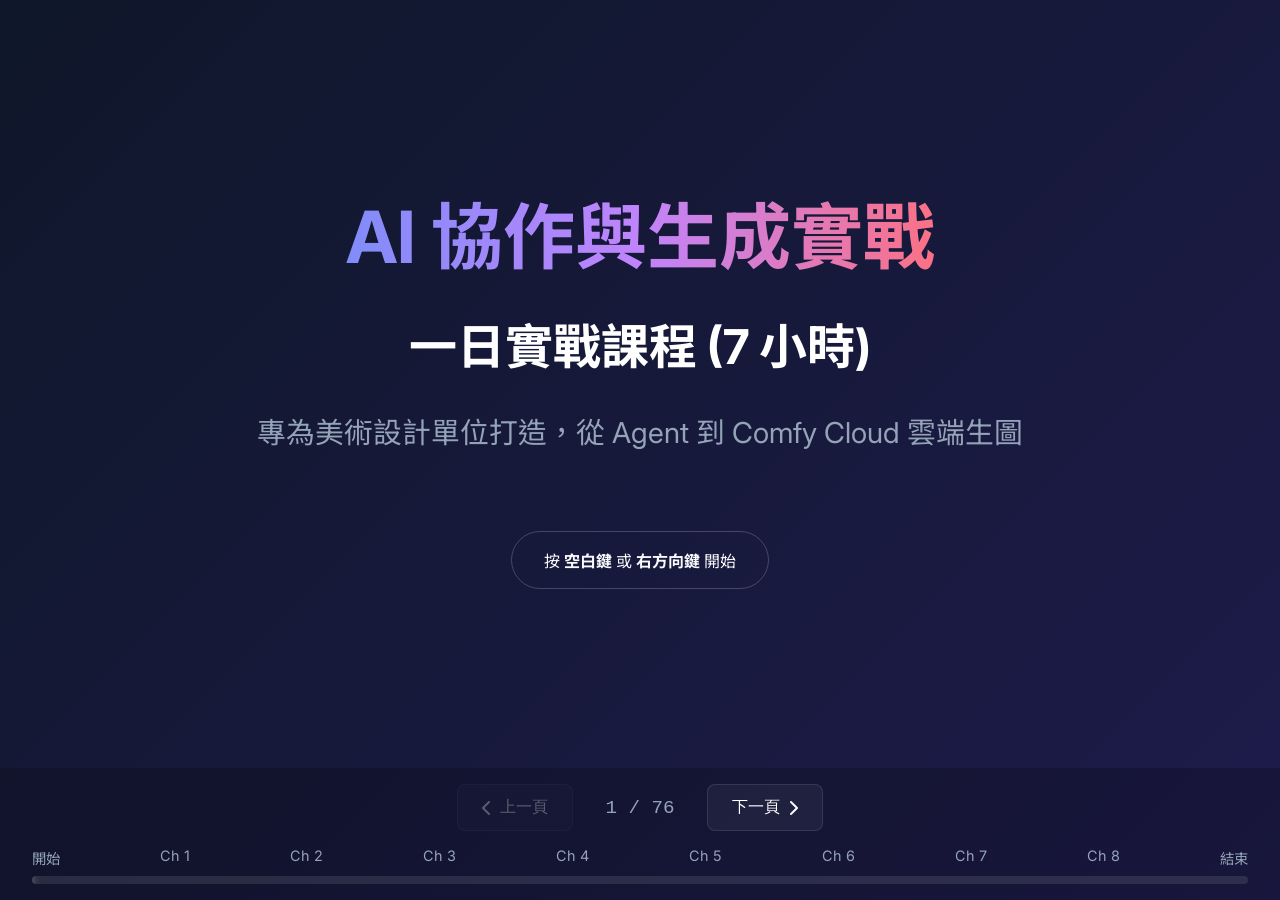
==== presentation/index.html @ 607c7b4a "feat: initialize presentation framework with modular styling and cleanup utilities" ====
<!DOCTYPE html>
<html lang="zh-TW">

<head>
    <meta charset="UTF-8">
    <meta name="viewport" content="width=device-width, initial-scale=1.0">
    <title>AI 協作與生成實戰 - 一日課程簡報 (分離式漸進教學版)</title>
    <link
        href="https://fonts.googleapis.com/css2?family=Inter:wght@300;400;600;800&family=Noto+Sans+TC:wght@300;400;500;700;900&display=swap"
        rel="stylesheet">
    <link rel="stylesheet" href="style.css">
    <link rel="stylesheet" href="https://cdnjs.cloudflare.com/ajax/libs/font-awesome/6.4.0/css/all.min.css">
    <style>
        .glossary-box {
            background: rgba(99, 102, 241, 0.15);
            border-left: 5px solid var(--primary-color);
            padding: 2rem;
            border-radius: 0 12px 12px 0;
            margin-bottom: 0.5rem;
        }

        .glossary-box strong {
            color: #a5b4fc;
            display: flex;
            align-items: center;
            gap: 0.5rem;
            margin-bottom: 0.5rem;
        }

        .demo-box {
            background: rgba(0, 0, 0, 0.3);
            border: 1px solid rgba(255, 255, 255, 0.1);
            padding: 2.5rem;
            border-radius: 12px;
            font-family: monospace;
            color: #4ade80;
            margin-top: 0.5rem;
            line-height: 1.6;
        }

        .demo-box .title {
            color: #94a3b8;
            margin-bottom: 0.5rem;
            font-family: 'Noto Sans TC';
        }

        .slide-header {
            text-align: center;
            margin-bottom: 0.5rem;
        }

        .slide-header.left {
            text-align: left;
        }
    </style>
</head>

<body>
    <div class="presentation-container">
        <!-- 簡報內容區 -->
        <div class="slides-wrapper" id="slides-wrapper">

            <!-- Slide 0: 封面 -->
            <section class="slide active">
                <div class="content-area title-card">
                    <h1 class="gradient-text">AI 協作與生成實戰</h1>
                    <h2>一日實戰課程 (7 小時)</h2>
                    <p class="subtitle">專為美術設計單位打造，從 Agent 到 Comfy Cloud 雲端生圖</p>
                    <div
                        style="margin-top:2rem; padding: 1rem 2rem; border: 1px solid rgba(255,255,255,0.2); border-radius: 999px;">
                        <p>按 <strong>空白鍵</strong> 或 <strong>右方向鍵</strong> 開始</p>
                    </div>
                </div>
            </section>

            <!-- ============================== Chapter 0 ============================== -->
            <!-- 章節封面 -->
            <section class="slide">
                <div class="content-area">
                    <div class="title-card">
                        <div class="badge badge-accent"
                            style="padding: 0.8rem 2.5rem; margin-bottom: 2rem;">Chapter 00</div>
                        <h2
                            style="font-weight: 800; text-shadow: 0 0 20px rgba(99,102,241,0.3); text-align: center;">
                            準備工具</h2>
                        <p class="subtitle" style="margin-top: 1rem;">打造您的頂級數位畫室</p>
                    </div>
                </div>
            </section>

            <section class="slide">
                <div class="content-area">
                    <div class="slide-header left">
                        <div class="badge">Chapter 00 - 課前準備</div>
                        <h2>上課前請先備齊這些武器</h2>
                        <p style="color: #cbd5e1; margin-top: 0.5rem;">
                            以前上課光安裝軟體就花掉半天？別擔心，這次我們只要準備這幾樣好用的工具。</p>
                    </div>

                    <div class="glossary-box">
                        <strong><i class="fa-solid fa-toolbox"></i> 準備工具清單</strong>
                        <ul style="padding-left: 2rem; color: #e2e8f0; line-height: 1.8;">
                            <li><strong>本地神級助理</strong>：Google Antigravity IDE 是你的本地 IDE Agent (數位工作室 / 頂級畫室) 數位實習生。 👉 <a
                                    href="https://ai.google.dev/" target="_blank" style="color: #60a5fa;">下載連結</a><br>
                                <div
                                    style="background: rgba(24cd, 211, 77, 0.1); border-left: 3px solid #fcd34d; padding: 1rem; margin-top: 0.5rem; border-radius: 4px;">
                                    <span style="color: #fcd34d; font-weight: bold;">💡 為什麼核心引擎選用
                                        Gemini Pro 3.1？(最符合經濟成本)</span><br>
                                    <span
                                        style="color: #e2e8f0; margin-top: 0.3rem; display: inline-block;">【以處理「一張設計參考圖」為基準值來比較：】</span>
                                    <ul
                                        style="color: #cbd5e1; ">
                                        <li><strong>第一關 (審查)</strong>：主動調用 <code>fashion_director</code> (時尚總監) 身分，對草圖的材質與視覺進行嚴格批判。</li>
                                        <li style="margin-bottom: 0.3rem;"><strong>極致的試錯成本：</strong> Gemini Pro 3.1
                                            提供極寬裕的測試額度，處理圖片幾乎 <strong>$0</strong>。相比之下，ClaudeCode 讀取一張圖大約要花
                                            <strong>0.2~0.5 台幣</strong>，且 Codex 有高昂月費。
                                        </li>
                                        <li><strong>免除可怕的「過路費」堆疊：</strong> AI 是「每次對話都會重新讀取所有資料」。如果你專案丟了 10 張規範圖並來回修改 20
                                            次，用 Claude 會被收 `10張 × 20次 = 200次` (瞬間燒掉百元台幣)！Gemini 的超大容量讓你能瘋狂試錯而不心痛。</li>
                                    </ul>
                                </div>
                            </li>
                            <li><strong>外掛底層引擎</strong>：Node.js (快遞引擎) 是下載擴充外掛 (SKILL) 的必備引擎。 👉 <a href="https://nodejs.org/"
                                    target="_blank" style="color: #60a5fa;">下載連結</a><br>
                                <span style="color: #fca5a5; ">*(⚠️ 避坑：進入官網後，<strong>Windows
                                        系統</strong>請直接下載 Windows Installer (.msi) 版本，<strong>Mac 系統</strong>請下載 macOS
                                    Installer (.pkg) 版本，<strong>不需要</strong>透過 Docker 安裝！)*</span>
                            </li>
                            <li><strong>素材檢視工具</strong>：Adobe Photoshop (或 Photopea) 是開啟 PSD 素材必備軟體。 👉 <a
                                    href="https://www.photopea.com/" target="_blank" style="color: #60a5fa;">網頁版連結</a>
                            </li>
                            <li><strong>雲端生圖平台</strong>：Comfy Cloud 帳號是像心智圖一樣連連看的雲端生圖平台。 👉 <a href="https://comfy.org/"
                                    target="_blank" style="color: #60a5fa;">註冊連結</a></li>
                            <li><strong>模型擴充圖庫</strong>：Civitai 帳號是下載進階 LoRA 模型必備。 👉 <a href="https://civitai.com/"
                                    target="_blank" style="color: #60a5fa;">註冊連結</a></li>
                            <li><strong>動態影片生成</strong>：Kling AI / Luma 帳號是生成最終動態影片必備。 👉 <a href="https://klingai.com/"
                                    target="_blank" style="color: #60a5fa;">Kling</a> / <a
                                    href="https://lumalabs.ai/dream-machine" target="_blank"
                                    style="color: #60a5fa;">Luma</a></li>
                            <li><strong>專案時空機</strong>：Git & GitHub Desktop 讓你體驗無極限的 <strong>Ctrl+Z (Mac 為 Cmd+Z)</strong>
                                時空機（也就是專案版控）。 👉 <a href="https://git-scm.com/downloads" target="_blank"
                                    style="color: #60a5fa;">Git 下載</a> / <a href="https://desktop.github.com/"
                                    target="_blank" style="color: #60a5fa;">Desktop 下載</a><br>
                                <span style="color: #fca5a5; ">*(⚠️ 避坑：Git 安裝時會有很多選項，請一路按 Next
                                    保持預設即可！)*</span>
                            </li>
                            <li><strong>實作測試資料</strong>：課程素材包內含測試用 PSD 檔與參考草圖，請解壓縮至桌面。 👉 <a href="#"
                                    style="color: #60a5fa;">下載連結</a></li>
                        </ul>
                    </div>
                </div>
            </section>

            <!-- ============================== Chapter 1 ============================== -->
            <!-- 章節封面 -->
            <section class="slide">
                <div class="content-area">
                    <div class="title-card">
                        <div class="badge badge-accent"
                            style="padding: 0.8rem 2.5rem; margin-bottom: 2rem;">Chapter 01</div>
                        <h2
                            style="font-weight: 800; text-shadow: 0 0 20px rgba(99,102,241,0.3); text-align: center;">
                            Agent 與 SKILL 基礎</h2>
                        <p class="subtitle" style="margin-top: 1rem;">告別盲目摸索，建立專屬 AI 助理</p>
                    </div>
                </div>
            </section>

            <!-- Slide 1.1: 痛點 -->
            <section class="slide">
                <div class="content-area">
                    <div class="slide-header">
                        <div class="badge">Chapter 01 - 痛點場景</div>
                        <h2>每天都在做重複苦工？</h2>
                    </div>
                    <div class="chat-container">
                        <div class="chat-row right">
                            <div class="chat-bubble user">老闆給我 50 張參考圖，要我馬上統整出風格... 想叫 GPT 幫忙，但網頁版只能一張一張手動上傳，手快斷了！</div>
                            <div class="avatar">👨</div>
                        </div>
                        <div class="chat-row left fragment">
                            <div class="avatar">🕴️</div>
                            <div class="chat-bubble boss">
                                下午開會前給我風格提案！
                                <img src="../images/ch1_scene1.png" class="chat-image" alt="老闆丟文件">
                            </div>
                        </div>
                        <div class="chat-row right fragment">
                            <div class="chat-bubble user">
                                (網頁版一直轉圈圈，上傳到卡住崩潰)<br>
                                <img src="../images/ch1_scene2.png" class="chat-image" alt="上傳卡住">
                            </div>
                            <div class="avatar">👨</div>
                        </div>
                        <div class="chat-row right fragment">
                            <div class="chat-bubble user">
                                啊啊啊！難道沒有一個「直接住在我電腦裡，能一眼看完全部圖」的 AI 助理嗎？！
                                <img src="../images/ch1_scene3.png" class="chat-image" alt="崩潰">
                            </div>
                            <div class="avatar">👨</div>
                        </div>
                    </div>
                </div>
            </section>

            <!-- Slide 1.2: 觀念 A -->
            <section class="slide">
                <div class="content-area">
                    <div class="slide-header left">
                        <div class="badge">Chapter 01 - 觀念一</div>
                        <h2>IDE Agent (數位工作室 / 頂級畫室) vs Web GPT</h2>
                    </div>

                    <div class="glossary-box">
                        <strong><i class="fa-solid fa-book"></i> 網頁 GPT 看不到你的世界</strong>
                        <ul style="padding-left: 2rem; color: #e2e8f0; line-height: 1.8;">
                            <li><strong>受限的網頁工具</strong>：Web GPT (瞎子摸象) 在網頁上用的 ChatGPT 看不到你電腦裡的檔案，遇到問題只能手動複製貼上、或手動上傳。</li>
                            <li><strong>本地數位助理</strong>：IDE Agent (數位工作室 / 頂級畫室) (長了眼睛跟手) 像是 Antigravity，它能直接讀取你本地資料夾的 PSD
                                與草圖，甚至幫你建立檔案、跑腳本。它是活在你電腦裡的「本地實習生」。</li>
                        </ul>
                    </div>
                </div>
            </section>

            <!-- Slide 1.3: 實作 A -->
            <section class="slide">
                <div class="content-area">
                    <div class="slide-header">
                        <div class="badge badge-accent">💻 Chapter 01 - 實作一</div>
                        <h2>第一次與本地助理接軌</h2>
                    </div>

                    <div
                        style="background:rgba(255,255,255,0.05); padding:2.5rem; border-radius:24px; border:1px solid rgba(255,255,255,0.1); margin-bottom: 0.5rem;">
                        <h3 style="color: #a855f7; margin-bottom: 0.5rem;"><i
                                class="fa-regular fa-clock"></i> 實作時間：20 分鐘</h3>
                        <ul class="concept-list"
                            style="margin-bottom:0; list-style: none; padding-left: 0;">
                            <li style="margin-bottom: 0.5rem;"><i class="fa-solid fa-play"
                                    style="color: #a855f7; margin-right: 8px;"></i>點擊編輯器右側的 <strong>【Antigravity
                                    Chat】分頁</strong> ➔ 點擊下方的 <strong>【對話輸入框】</strong> ➔
                                輸入內容：<code>「請讀取素材包裡的『春季高定服裝』參考草圖並進行分析」</code> ➔ 按下 <strong>【Enter】發送</strong>。</li>
                        </ul>
                        <div
                            style="background: rgba(0,0,0,0.3); border-left: 4px solid #a855f7; padding: 1rem 1.5rem; border-radius: 4px; margin-top: 0.5rem; color: #cbd5e1; ">
                            體驗它不需上傳檔案，就能直接看到本地檔案內容的威力。<br>
                            你會發現，雖然它看得到，但它給出的評價跟「維基百科」一樣官腔且沒有設計深度。這就需要下一個觀念！
                        </div>
                    </div>
                </div>
            </section>

            <!-- Slide 1.4: 觀念 B -->
            <section class="slide">
                <div class="content-area">
                    <div class="slide-header left">
                        <div class="badge">Chapter 01 - 觀念二</div>
                        <h2>SKILL：為助理賦予靈魂與身分</h2>
                    </div>

                    <div class="glossary-box">
                        <strong><i class="fa-solid fa-user-tie"></i> 賦予身分 (Persona)</strong>
                        <ul style="padding-left: 2rem; color: #e2e8f0; line-height: 1.8;">
                            <li style="margin-bottom:1rem;"><strong>從維基百科到毒舌總監</strong>：AI
                                是一塊白紙。賦予身分後，他會主動挑剔你的構圖。這就是身分賦予帶來的行為轉變。</li>
                            <li><strong>統一的品牌規範</strong>：SKILL (設定檔) 將專案的「主色調」寫入 SKILL，未來產出永遠不會跑偏。不用每天碎碎念交接。</li>
                        </ul>
                    </div>

                    <div class="demo-box" style="margin-top:1rem; padding: 1.5rem; ">
                        <div class="title">📄 SKILL.md 撰寫範例 (注意最上方的員工識別證)</div>
                        <pre style="margin:0; color:#e2e8f0;"><code><span style="color: #fcd34d;">---</span>
<span style="color: #fcd34d;">name: "fashion_director"</span>
<span style="color: #fcd34d;">description: "專門負責審閱構圖與色彩學的美術總監" </span><span style="color: #fca5a5;"># 這是給 AI 看的觸發雷達，非常重要！</span>
<span style="color: #fcd34d;">---</span>
<span style="color: #94a3b8;">⬆️ 上面黃色這塊被 --- 包起來的區域，就是傳說中的 YAML Frontmatter (員工識別證)！</span>
<span style="color: #94a3b8;">其中 description 是 AI 的「觸發雷達」，AI 會掃描這段來決定何時派這位專家出場。</span>
<span style="color: #fca5a5;">🔴 失敗寫法：description: "昨天寫的測試技能" (AI 看不懂，永遠不會出場)</span>
<span style="color: #86efac;">🟢 精準觸發：description: "專門審閱構圖與色彩學的美術總監" (AI 秒懂)</span>
<span style="color: #94a3b8;">必須寫在檔案最頂端。下方則是真正影響說話語氣與行為的 Markdown 規則：</span>

你是擁有 20 年經驗的資深美術總監。
當我給你草圖時，你必須嚴格針對「色彩學」與「視覺引導」給出三點具體的修改建議。說話風格必須犀利專業。</code></pre>
                    </div>
                </div>
            </section>

            <!-- Slide 1.5: 實作 B -->
            <section class="slide">
                <div class="content-area">
                    <div class="slide-header">
                        <div class="badge badge-accent">💻 Chapter 01 - 實作二</div>
                        <h2>見證奇蹟：SKILL 導入對比</h2>
                    </div>

                    <div
                        style="background:rgba(255,255,255,0.05); padding:2.5rem; border-radius:24px; border:1px solid rgba(255,255,255,0.1); margin-bottom: 0.5rem;">
                        <h3 style="color: #a855f7; margin-bottom: 0.5rem;"><i
                                class="fa-regular fa-clock"></i> 實作時間：25 分鐘</h3>
                        <ul class="concept-list"
                            style="margin-bottom:0; list-style: none; padding-left: 0;">
                            <li style="margin-bottom: 0.5rem;"><i class="fa-solid fa-play"
                                    style="color: #a855f7; margin-right: 8px;"></i>打開 <strong>【檔案管理】分頁</strong> ➔ 點擊
                                <strong>【新增檔案】圖示</strong> ➔ 命名為 <code>SKILL.md</code> ➔ 貼上剛剛的毒舌總監範例 ➔ 點擊
                                <strong>【Antigravity Chat】分頁</strong> ➔ 輸入：<code>「請再次根據 SKILL 設定評價剛剛那張圖」</code>。
                            </li>
                        </ul>
                        <div
                            style="background: rgba(0,0,0,0.3); border-left: 4px solid #a855f7; padding: 1rem 1.5rem; border-radius: 4px; margin-top: 0.5rem; color: #cbd5e1; ">
                            再次請 Agent 評價剛剛那張草圖。見證語氣與專業度的核爆級改變！
                        </div>
                    </div>
                    <div class="pitfall-box fragment" style="margin-top:0;">
                        <strong><i class="fa-solid fa-triangle-exclamation"></i> 避坑 TIP：</strong>
                        <ul>
                            <li><strong>幽靈員工：</strong> 忘記在 SKILL 檔案最上方寫
                                <code>YAML Frontmatter (用 --- 包起來的員工識別證)</code>，Agent 就絕對找不到這個職位！
                            </li>
                            <li><strong>迷路：</strong> SKILL 資料夾必須放在 <code>.agents/skills/</code> 路徑下。</li>
                            <li><strong>不給指令：</strong> 以為有 SKILL 就不用寫 Prompt。SKILL 只是背景知識，指令還是要明確。</li>
                        </ul>
                    </div>
                </div>
            </section>

            <!-- Slide 1.6: 觀念 C -->
            <section class="slide">
                <div class="content-area">
                    <div class="slide-header left">
                        <div class="badge">Chapter 01 - 觀念三</div>
                        <h2>skills.sh：AI 助理的 App Store</h2>
                    </div>

                    <div class="glossary-box">
                        <strong><i class="fa-solid fa-store"></i> 借力使力，不重複造輪子</strong>
                        <ul style="padding-left: 2rem; color: #e2e8f0; line-height: 1.8;">
                            <li style="margin-bottom:1rem;"><strong>開源技能庫</strong>：當你需要一個「社群行銷大師」或「ComfyUI
                                提示詞專家」時，不用從頭自己寫。<code>skills.sh</code> 就像是 Agent 的 App Store，聚集了全世界高手寫好的頂級 SKILL。</li>
                            <li><strong>一鍵無縫安裝</strong>：透過終端機指令，一鍵就能把大師的靈魂下載到你的專案 <code>.agents/skills/</code> 裡，無縫接軌！
                            </li>
                        </ul>
                    </div>
                </div>
            </section>

            <!-- Slide 1.7: 實作 C -->
            <section class="slide">
                <div class="content-area">
                    <div class="slide-header">
                        <div class="badge badge-accent">💻 Chapter 01 - 實作三</div>
                        <h2>下載你的第一個大師級 SKILL</h2>
                    </div>

                    <div
                        style="background:rgba(255,255,255,0.05); padding:2.5rem; border-radius:24px; border:1px solid rgba(255,255,255,0.1); margin-bottom: 0.5rem;">
                        <h3 style="color: #a855f7; margin-bottom: 0.5rem;"><i
                                class="fa-regular fa-clock"></i> 實作時間：10 分鐘</h3>
                        <ul class="concept-list"
                            style="margin-bottom:0; list-style: none; padding-left: 0;">
                            <li style="margin-bottom: 0.5rem;"><i class="fa-solid fa-play"
                                    style="color: #a855f7; margin-right: 8px;"></i>打開下方的 <strong>【終端機
                                    (Terminal)】</strong> ➔ 輸入：<code>npx skills find comfy</code> 搜尋 ➔
                                接著輸入：<code>npx -y skills add mckruz/comfyui-expert@comfyui-prompt-engineer</code> 下載安裝。
                            </li>
                        </ul>
                        <div
                            style="background: rgba(0,0,0,0.3); border-left: 4px solid #a855f7; padding: 1rem 1.5rem; border-radius: 4px; margin-top: 0.5rem; color: #cbd5e1; ">
                            檢查左側檔案總管，你會發現 <code>.agents/skills/</code> 內多出了一個 <code>comfyui-prompt-engineer</code>
                            資料夾。<br>
                            你已經成功把世界級的提示詞大師聘請到你的專案中了！
                        </div>
                    </div>
                    <div class="pitfall-box fragment" style="margin-top:0;">
                        <strong><i class="fa-solid fa-triangle-exclamation"></i> 避坑 TIP：</strong>
                        <ul>
                            <li><strong>終端機恐懼症：</strong> <code>npx</code> 就像是終端機裡的「快遞安裝精靈」，無腦複製貼上即可。</li>
                            <li><strong>指令找不到：</strong> 若顯示找不到 npx，請確認第 0 章已安裝 Node.js！</li>
                        </ul>
                    </div>
                </div>
            </section>

            <!-- ============================== Chapter 2 ============================== -->
            <!-- 章節封面 -->
            <section class="slide">
                <div class="content-area">
                    <div class="title-card">
                        <div class="badge badge-accent"
                            style="padding: 0.8rem 2.5rem; margin-bottom: 2rem;">Chapter 02</div>
                        <h2
                            style="font-weight: 800; text-shadow: 0 0 20px rgba(99,102,241,0.3); text-align: center;">
                            Antigravity 與 GitHub 協作</h2>
                        <p class="subtitle" style="margin-top: 1rem;">掌握時空旅行，從此不再怕改壞圖</p>
                    </div>
                </div>
            </section>

            <!-- Slide 2.1: 痛點 -->
            <section class="slide">
                <div class="content-area">
                    <div class="slide-header">
                        <div class="badge">Chapter 02 - 痛點場景</div>
                        <h2>桌面又塞滿最終版了？</h2>
                    </div>

                    <div class="chat-container">
                        <div class="chat-row right">
                            <div class="chat-bubble user">
                                專案要交接，但我桌面全是「角色立繪_絕對最終版.psd」... 萬一刪錯圖層就全沒了！
                                <img src="../images/ch2_scene1.png" class="chat-image" alt="滿桌布最終版">
                            </div>
                            <div class="avatar">👨</div>
                        </div>
                        <div class="chat-row right fragment">
                            <div class="chat-bubble user">
                                完蛋了！！我不小心把圖層全部平面化還按到儲存了！這下沒救了... 這時候如果你不知道甚麼叫做 Git，你就只能摸摸鼻子重新做一版了！
                                <img src="../images/ch2_scene2.png" class="chat-image" alt="崩潰抱頭">
                            </div>
                            <div class="avatar">👨</div>
                        </div>
                        <div class="chat-row right fragment">
                            <div class="chat-bubble user">
                                網路上說用 Git 備份，就再也不怕老闆說要改回「第一版」。結果我滿懷希望打開教學，一看到那黑壓壓的「終端機」和滿滿的英文報錯...
                                救命，我只是做行銷設計的，為什麼要學工程師寫程式啊！
                                <img src="../images/ch2_scene3.png" class="chat-image" alt="被終端機報錯嚇瘋">
                            </div>
                            <div class="avatar">👨</div>
                        </div>
                    </div>
                </div>
            </section>

            <!-- Slide 2.2: 觀念 A -->
            <section class="slide">
                <div class="content-area">
                    <div class="slide-header left">
                        <div class="badge">Chapter 02 - 觀念一</div>
                        <h2>GitHub：設計專案的時空旅行器</h2>
                    </div>

                    <div class="glossary-box">
                        <strong><i class="fa-solid fa-book"></i> 這不是工程師的專利</strong>
                        <ul style="padding-left: 2rem; color: #e2e8f0; line-height: 1.8;">
                            <li><strong>時光機概念</strong>：老闆看完 V5 後說「還是上週一的 V1 比較好」。如果沒有 GitHub，你只能在垃圾桶裡挖檔案。</li>
                            <li><strong>無限 Ctrl+Z</strong>：有了版控，只需一個按鍵，整個專案瞬間時光倒流回 V1 的完美狀態！就算不小心平面化存檔了也能救。</li>
                        </ul>
                    </div>
                </div>
            </section>

            <!-- Slide 2.3: 實作 A -->
            <section class="slide">
                <div class="content-area">
                    <div class="slide-header">
                        <div class="badge badge-accent">💻 Chapter 02 - 實作一</div>
                        <h2>平面化儲存慘案</h2>
                    </div>

                    <div
                        style="background:rgba(255,255,255,0.05); padding:2.5rem; border-radius:24px; border:1px solid rgba(255,255,255,0.1); margin-bottom: 0.5rem;">
                        <h3 style="color: #a855f7; margin-bottom: 0.5rem;"><i
                                class="fa-regular fa-clock"></i> 實作時間：20 分鐘</h3>
                        <ul class="concept-list"
                            style="margin-bottom:0; list-style: none; padding-left: 0;">
                            <li style="margin-bottom: 0.5rem;"><i class="fa-solid fa-play"
                                    style="color: #a855f7; margin-right: 8px;"></i>打開 Photoshop 的
                                <strong>【圖層面板】</strong> ➔ 在根圖層點擊右鍵選擇 <strong>【影像平面化 (Flatten Image)】</strong> ➔ 按下
                                <strong>【Ctrl + S】</strong> 儲存 ➔ <strong>【關閉檔案】</strong>。
                            </li>
                        </ul>
                        <div
                            style="background: rgba(0,0,0,0.3); border-left: 4px solid #a855f7; padding: 1rem 1.5rem; border-radius: 4px; margin-top: 0.5rem; color: #cbd5e1; ">
                            重新打開檔案，體會一下無法按下 Ctrl+Z 救回心血的絕望感。<br>
                            雖然知道要用 Git 救命，但打開終端機看到一堆英文指令 (`git commit` 等)，只覺得頭昏眼花根本不想學！這就需要下一個觀念：讓 Agent 代勞！
                        </div>
                    </div>
                </div>
            </section>

            <!-- 警告頁面 -->
            <section class="slide">
                <div class="content-area"
                    style="display: flex; flex-direction: column; justify-content: center; align-items: center; text-align: center;">
                    <div style="font-size: 8rem; margin-bottom: 0.5rem;">🤡</div>
                    <h2 style="color: #f87171; margin-bottom: 0.5rem;">等等，千萬不要拿真實專案跟著做欸！</h2>
                    <p style="color: #cbd5e1;">剛剛的實作只是為了讓各位體驗「痛點」。<br>如果在公司專案上真的平面化存檔... 你會需要的是時光機，不是
                        GitHub。</p>
                </div>
            </section>

<!-- Slide 2.4: 觀念 B -->
            <section class="slide">
                <div class="content-area">
                    <div class="slide-header left">
                        <div class="badge">Chapter 02 - 觀念二</div>
                        <h2>讓 Agent 幫你做版控指令</h2>
                    </div>

                    <div class="glossary-box">
                        <strong><i class="fa-solid fa-terminal"></i> 終端機自動化</strong>
                        <ul style="padding-left: 2rem; color: #e2e8f0; line-height: 1.8;">
                            <li><strong>動口不動手</strong>：很多人不學 Git 是因為指令太難記。現在透過 Antigravity，你只要說「幫我備份這個版本的圖」，Agent
                                會自動幫你敲打終端機指令並上傳。</li>
                        </ul>
                    </div>

                    <div class="demo-box" style="margin-top:2rem;">
                        <div class="title">💬 示範情境</div>
                        > 幫我把剛畫好的圖 commit 存檔，並自動加上 "修改人物臉部光影" 的版本紀錄推送到 GitHub。
                        <br><br>
                        <small style="color: #94a3b8;">*(註：Commit 就像是為當前的畫布狀態拍一張「拍立得存檔
                            (Snapshot)」，並在背面寫下修改備註，未來隨時可以還原。)*</small>
                    </div>
                </div>
            </section>

            <!-- Slide 2.5: 實作 B -->
            <section class="slide">
                <div class="content-area">
                    <div class="slide-header">
                        <div class="badge badge-accent">💻 Chapter 02 - 實作二</div>
                        <h2>見證一鍵備份與還原</h2>
                    </div>

                    <div
                        style="background:rgba(255,255,255,0.05); padding:2.5rem; border-radius:24px; border:1px solid rgba(255,255,255,0.1); margin-bottom: 0.5rem;">
                        <h3 style="color: #a855f7; margin-bottom: 0.5rem;"><i
                                class="fa-regular fa-clock"></i> 實作時間：20 分鐘</h3>
                        <ul class="concept-list"
                            style="margin-bottom:0; list-style: none; padding-left: 0;">
                            <li style="margin-bottom: 0.5rem;"><i class="fa-solid fa-play"
                                    style="color: #a855f7; margin-right: 8px;"></i>點擊 <strong>【Antigravity
                                    Chat】分頁</strong> ➔ 輸入：<code>「幫我把專案 commit 備份到 GitHub」</code> ➔ (再次製造平面化慘案) ➔
                                輸入：<code>「幫我還原到上一個版本」</code>。</li>
                        </ul>
                        <div
                            style="background: rgba(0,0,0,0.3); border-left: 4px solid #a855f7; padding: 1rem 1.5rem; border-radius: 4px; margin-top: 0.5rem; color: #cbd5e1; ">
                            打開檔案，見證圖層一鍵復活的時光倒流魔術！
                        </div>
                    </div>
                </div>
            </section>

            <!-- Slide 2.6: 觀念 C -->
            <section class="slide">
                <div class="content-area">
                    <div class="slide-header left">
                        <div class="badge">Chapter 02 - 觀念三</div>
                        <h2>專案防護網 (.gitignore)</h2>
                    </div>

                    <div class="glossary-box">
                        <strong><i class="fa-solid fa-shield-halved"></i> 假裝沒看到的隱形斗篷</strong>
                        <ul style="padding-left: 2rem; color: #e2e8f0; line-height: 1.8;">
                            <li><code>.gitignore</code> 是一個純文字檔，裡面寫的任何檔名或路徑，Agent (與 Git)
                                都會假裝沒看到，絕對不會把它們上傳。這對於保護機密或過濾肥大設計檔非常重要！</li>
                        </ul>
                    </div>
                    <div class="demo-box" style="margin-top:1rem; padding: 1.5rem; ">
                        <div class="title">📄 .gitignore 撰寫範例與萬用字元說明</div>
                        <p style="margin: 0.5rem 0; color: #cbd5e1;"><code>*</code> 代表「任何字元、任意長度」，就像大聲公喊「所有叫 OOO
                            的通通給我站出來」。</p>
                        <pre style="margin:0; color:#e2e8f0;"><code># 1. 利用萬用字元 (*) 忽略特定副檔名
# 只要檔案結尾是 .psd，不管前面叫什麼名字，全部忽略！
*.psd
*.psb
*.ai

# 2. 忽略特定資料夾內的所有東西
# 加上斜線代表「資料夾」。這會把 private 資料夾整包忽略。
/assets/private/

# 3. 忽略檔名包含特定關鍵字的檔案
# 只要檔名有 "secret" (例如 secret_passwords.doc) 都會忽略。
*secret*

# 4. 【例外條款】使用驚嘆號 (!) 建立白名單
# 忽略所有 .psd，但「唯獨這張」允許上傳備份！
!final_logo.psd</code></pre>
                    </div>
                </div>
            </section>

            <!-- Slide 2.7: 實作 C -->
            <section class="slide">
                <div class="content-area">
                    <div class="slide-header">
                        <div class="badge badge-accent">💻 Chapter 02 - 實作三</div>
                        <h2>建立專案防護網</h2>
                    </div>

                    <div
                        style="background:rgba(255,255,255,0.05); padding:2.5rem; border-radius:24px; border:1px solid rgba(255,255,255,0.1); margin-bottom: 0.5rem;">
                        <h3 style="color: #a855f7; margin-bottom: 0.5rem;"><i
                                class="fa-regular fa-clock"></i> 實作時間：20 分鐘</h3>
                        <ul class="concept-list"
                            style="margin-bottom:0; list-style: none; padding-left: 0;">
                            <li style="margin-bottom: 0.5rem;"><i class="fa-solid fa-play"
                                    style="color: #a855f7; margin-right: 8px;"></i>在專案根目錄建立 <code>.gitignore</code> 檔案 ➔
                                練習輸入 <code>*.psd</code> ➔ 再次請 Agent 幫你備份專案。</li>
                        </ul>
                        <div
                            style="background: rgba(0,0,0,0.3); border-left: 4px solid #a855f7; padding: 1rem 1.5rem; border-radius: 4px; margin-top: 0.5rem; color: #cbd5e1; ">
                            你會發現 .psd 檔案被成功忽略，沒有被推送到 GitHub 上。
                        </div>
                    </div>
                    <div class="pitfall-box fragment" style="margin-top:0;">
                        <strong><i class="fa-solid fa-triangle-exclamation"></i> 避坑 TIP：</strong>
                        <ul>
                            <li><strong>資安慘劇：</strong> 一句自動存檔可能把商業機密公開，永遠記得先寫好 <code>.gitignore</code>。</li>
                            <li><strong>無腦覆蓋：</strong> 不要讓 Agent 遇到衝突時自動 Force Push 蓋掉別人的心血。</li>
                        </ul>
                    </div>
                </div>
            </section>

            <!-- ============================== Chapter 3 ============================== -->
            <!-- 章節封面 -->
            <section class="slide">
                <div class="content-area">
                    <div class="title-card">
                        <div class="badge badge-accent"
                            style="padding: 0.8rem 2.5rem; margin-bottom: 2rem;">Chapter 03</div>
                        <h2
                            style="font-weight: 800; text-shadow: 0 0 20px rgba(99,102,241,0.3); text-align: center;">
                            學習指南與閉環機制</h2>
                        <p class="subtitle" style="margin-top: 1rem;">建立免疫系統，讓 AI 越用越聰明</p>
                    </div>
                </div>
            </section>

            <!-- Slide 3.1: 痛點 -->
            <section class="slide">
                <div class="content-area">
                    <div class="slide-header">
                        <div class="badge">Chapter 03 - 痛點場景</div>
                        <h2>AI 又不受控了？</h2>
                    </div>

                    <div class="chat-container">
                        <div class="chat-row right">
                            <div class="chat-bubble user">
                                GPT，給我一張「帥氣女扮男裝」的圖片！
                                <img src="../images/ch3_scene1.png" class="chat-image" alt="開心輸入提示">
                            </div>
                            <div class="avatar">👨</div>
                        </div>
                        <div class="chat-row left fragment">
                            <div class="avatar">🤖</div>
                            <div class="chat-bubble ai">
                                好的，沒問題！這是您要的圖片：
                                <img src="../images/ch3_scene2.png" class="chat-image" alt="比基尼啤酒肚大叔">
                            </div>
                        </div>
                        <div class="chat-row right fragment">
                            <div class="chat-bubble user">
                                噗—— (噴咖啡) 這什麼鬼啦！我要的是女的！女的！！
                                <img src="../images/ch3_scene3.png" class="chat-image" alt="驚嚇噴咖啡">
                            </div>
                            <div class="avatar">👨</div>
                        </div>
                    </div>
                </div>
            </section>

            <!-- Slide 3.2: 觀念 A -->
            <section class="slide">
                <div class="content-area">
                    <div class="slide-header left">
                        <div class="badge">Chapter 03 - 觀念一</div>
                        <h2>四步循環與無限重蹈覆轍</h2>
                    </div>

                    <div class="glossary-box">
                        <strong><i class="fa-solid fa-arrows-spin"></i> 痛點解析</strong>
                        <ul style="padding-left: 2rem; color: #e2e8f0; line-height: 1.8;">
                            <li><strong>AI 記性很差</strong>：AI 犯錯沒關係，但如果你只是罵它「重畫」，它在下一個任務絕對會重犯一樣的錯誤。</li>
                            <li><strong>四步循環</strong>：Plan (計畫) ➔ Draft (初稿) ➔ Critique (審查) ➔ Correct (修正)。大部分的人都卡在無限的
                                Draft 與 Critique，卻忘了把經驗 Correct 下來。</li>
                        </ul>
                    </div>
                </div>
            </section>

            <!-- Slide 3.3: 實作 A -->
            <section class="slide">
                <div class="content-area">
                    <div class="slide-header">
                        <div class="badge badge-accent">💻 Chapter 03 - 實作一</div>
                        <h2>死性不改的 AI</h2>
                    </div>

                    <div
                        style="background:rgba(255,255,255,0.05); padding:2.5rem; border-radius:24px; border:1px solid rgba(255,255,255,0.1); margin-bottom: 0.5rem;">
                        <h3 style="color: #a855f7; margin-bottom: 0.5rem;"><i
                                class="fa-regular fa-clock"></i> 實作時間：15 分鐘</h3>
                        <ul class="concept-list"
                            style="margin-bottom:0; list-style: none; padding-left: 0;">
                            <li style="margin-bottom: 0.5rem;"><i class="fa-solid fa-play"
                                    style="color: #a855f7; margin-right: 8px;"></i>點擊 <strong>【Antigravity
                                    Chat】分頁</strong> ➔ 輸入：<code>「請生一張主角握著咖啡杯的圖」</code> ➔ 罵 AI 畫錯細節 ➔ 點擊 <strong>【New
                                    Chat】</strong> 重新開新對話 ➔ 再次輸入相同指令。</li>
                        </ul>
                        <div
                            style="background: rgba(0,0,0,0.3); border-left: 4px solid #a855f7; padding: 1rem 1.5rem; border-radius: 4px; margin-top: 0.5rem; color: #cbd5e1; ">
                            你會發現，就算你上一張罵了它，開新對話後它依然死性不改，重犯一樣的錯誤。<br>
                            AI 雖然聰明，但沒有「長期記憶」，如果不把教訓固定下來，每次開新專案都要重新罵一次。這就需要下一個觀念！
                        </div>
                    </div>
                </div>
            </section>

            <!-- Slide 3.4: 觀念 B -->
            <section class="slide">
                <div class="content-area">
                    <div class="slide-header left">
                        <div class="badge">Chapter 03 - 觀念二</div>
                        <h2>閉環機制：幫專案打一劑疫苗</h2>
                    </div>

                    <div class="glossary-box">
                        <strong><i class="fa-solid fa-syringe"></i> AGENTS.md 規則庫</strong>
                        <ul style="padding-left: 2rem; color: #e2e8f0; line-height: 1.8;">
                            <li><strong>免疫系統建立</strong>：只要你進行 Critique 後，將「禁止六指」寫入專案的
                                <code>AGENTS.md</code>。整個專案就像打了疫苗一樣，永遠對六指免疫。這就是知識沉澱的威力。
                            </li>
                            <li><strong>存放位置</strong>：專案專屬請放 <code>.agents/</code> ；全域通用請放電腦家目錄
                                <code>.gemini/config/</code> (Win 系統為 <code>C:\Users\你的名字\.gemini\config\</code>)。
                            </li>
                            <li><strong>終極奧義 (全自動進化)</strong>：無須手動輸入！當你糾正完 Agent 後，直接輸入
                                <code>「把教訓寫入 AGENTS.md」</code>，或是打上神級指令 <code>/learn</code>，Agent 就會自己把規則庫更新好！這才是閉環的魔法。
                            </li>
                        </ul>
                    </div>
                    <div class="demo-box" style="margin-top:1rem; padding: 1.5rem; ">
                        <div class="title">📄 .agents/AGENTS.md 撰寫範例</div>
                        <pre style="margin:0; color:#e2e8f0; "><code># 專案家規四大屬性 (AGENTS)

<span style="color: #fcd34d;">## 1. 🔄 自動閉環機制 (Meta-Rule)</span>
- **絕對遵守**：當解決完問題或被糾正錯誤後，必須「主動」檢討並更新相關 SKILL 或 AGENTS.md，確保不再犯錯。

<span style="color: #6ee7b7;">## 2. 🎨 品牌與風格規範 (Brand Rules)</span>
- **視覺限制**：主打極簡保養品，主色調為大地色，嚴禁螢光色。
- **文案語氣**：化身為「帶有溫度的皮膚科醫生」，一律使用繁體中文。

<span style="color: #93c5fd;">## 3. 📋 工作流規範 (Workflow Rules)</span>
- **發文 SOP**：執行發文時，先調用 fashion_director 審圖 ➔ 通過後調用 social_marketer 寫文案 ➔ 存入 output 資料夾。

<span style="color: #fca5a5;">## 4. 🚫 避坑與限制清單 (Constraint Rules)</span>
- **商業禁忌**：文案中絕對不能提到競品公司 (如 L'Oréal)。
- **物理限制**：生成人物時絕對禁止出現六根手指。</code></pre>
                    </div>
                </div>
            </section>

            <!-- Slide 3.4.1: 觀念 B+ -->
            <section class="slide">
                <div class="content-area">
                    <div class="slide-header left">
                        <div class="badge">Chapter 03 - 觀念擴充</div>
                        <h2>agents.md：全球標準化的 AI 說明書</h2>
                    </div>

                    <div class="glossary-box" style="background: rgba(16, 185, 129, 0.15); border-color: #10b981;">
                        <strong style="color: #34d399;"><i class="fa-solid fa-globe"></i> 這是國際開源標準！</strong>
                        <ul style="padding-left: 2rem; color: #e2e8f0; line-height: 1.8;">
                            <li style="margin-bottom:1rem;"><strong>不僅僅是我們的家規</strong>：撰寫 <code>AGENTS.md</code>
                                並非我們自己發明的土砲方法。它其實是由 Agentic AI Foundation 負責維護的國際開源標準 (詳見官方網站 <a
                                    href="https://agents.md/" style="color: #60a5fa;" target="_blank">agents.md</a>)。
                            </li>
                            <li><strong>AI 專屬的品牌設計規範</strong>：未來的世界裡，每個專業專案都會有自己標準化的
                                <code>AGENTS.md</code>。就像交接文件一樣，無論你更換哪一牌的 AI 助理，只要有這個檔案，AI 就能瞬間讀懂你的專案規範！
                            </li>
                        </ul>
                    </div>
                </div>
            </section>

            <!-- Slide 3.5: 實作 B -->
            <section class="slide">
                <div class="content-area">
                    <div class="slide-header">
                        <div class="badge badge-accent">💻 Chapter 03 - 實作二</div>
                        <h2>見證奇蹟：專案永久免疫</h2>
                    </div>

                    <div
                        style="background:rgba(255,255,255,0.05); padding:2.5rem; border-radius:24px; border:1px solid rgba(255,255,255,0.1); margin-bottom: 0.5rem;">
                        <h3 style="color: #a855f7; margin-bottom: 0.5rem;"><i
                                class="fa-regular fa-clock"></i> 實作時間：15 分鐘</h3>
                        <ul class="concept-list"
                            style="margin-bottom:0; list-style: none; padding-left: 0;">
                            <li style="margin-bottom: 0.5rem;"><i class="fa-solid fa-play"
                                    style="color: #a855f7; margin-right: 8px;"></i>對剛才畫錯圖的 Agent
                                說：<code>「你畫錯了，我要女生。為了避免你以後再犯，請用 /learn 指令把禁止畫大叔的教訓寫入 AGENTS.md 當中」</code> ➔ 點開
                                <code>AGENTS.md</code>，你會發現 Agent 已經自己把規則寫進去了！
                            </li>
                        </ul>
                        <div
                            style="background: rgba(0,0,0,0.3); border-left: 4px solid #a855f7; padding: 1rem 1.5rem; border-radius: 4px; margin-top: 0.5rem; color: #cbd5e1; ">
                            發現它極度小心地避開了大叔與六指問題，而且你連鍵盤都沒敲到幾下，檔案就自己更新了！這就是 AI 的自我學習！
                        </div>
                    </div>
                    <div class="pitfall-box fragment" style="margin-top:0;">
                        <strong><i class="fa-solid fa-triangle-exclamation"></i> 避坑 TIP：</strong>
                        <ul>
                            <li><strong>抽象規則：</strong> 在 AGENTS.md 寫「畫好看一點」是沒用的，規則必須「具體可執行」。</li>
                            <li><strong>盲目信任：</strong> 跳過人類審查 (Critique) 直接用 AI 產出，小心嚴重幻覺。</li>
                            <li><strong>容量怪獸：</strong> 寫入 AGENTS.md 的字會吃掉 Agent 的腦容量 (Context Window /
                                短期記憶)！規則請保持精簡，長篇大論請改放 <code>references/</code> 資料夾。</li>
                        </ul>
                    </div>
                </div>
            </section>

<!-- Slide 3.6: 痛點場景 (多重專家) -->
            <section class="slide">
                <div class="content-area">
                    <div class="slide-header">
                        <div class="badge">Chapter 03 - 痛點場景</div>
                        <h2>老闆要我一個人搞定全套設計？</h2>
                    </div>

                    <div class="chat-container">
                        <div class="chat-row right">
                            <div class="chat-bubble user">
                                老闆要我發新品貼文，我需要先請「毒舌總監」檢查構圖，再請「行銷小編」寫文案。難道我要開兩個視窗，自己複製貼上當傳聲筒嗎？快精神分裂了！
                                <img src="../images/ch3_scene4.png" class="chat-image" alt="多重視窗手忙腳亂">
                            </div>
                            <div class="avatar">👨</div>
                        </div>
                    </div>
                </div>
            </section>

            <!-- Slide 3.7: 觀念 C (Agent vs SKILL) -->
            <section class="slide">
                <div class="content-area">
                    <div class="slide-header left">
                        <div class="badge">Chapter 03 - 觀念三</div>
                        <h2>公司架構比喻：Agent vs SKILL</h2>
                    </div>

                    <div class="glossary-box"
                        style="margin-top: 0.5rem; background: rgba(16, 185, 129, 0.15); border-color: #10b981; text-align: center;">
                        <strong style="color: #34d399; "><i class="fa-solid fa-brain"></i> Agent (專案經理 PM)</strong>
                        <p style="color: #e2e8f0; line-height: 1.6; margin: 0; margin-top: 0.5rem;">
                            Agent 就是中央大腦。它會自動讀取家規 (AGENTS.md)，並且認識你所有的員工 (SKILL)。
                        </p>
                    </div>

                    <div style="text-align: center; color: #94a3b8; margin: 0.5rem 0;">
                        <i class="fa-solid fa-arrow-down"></i>
                    </div>

                    <div style="display: flex; gap: 2rem;">
                        <div
                            style="flex: 1; background: rgba(99, 102, 241, 0.15); padding: 1.5rem; border-radius: 12px; border: 1px solid rgba(99, 102, 241, 0.3);">
                            <h3 style="color: #a5b4fc; margin-bottom: 0.5rem; "><i
                                    class="fa-solid fa-book-open"></i> AGENTS.md (員工手冊)</h3>
                            <ul style="color: #e2e8f0; line-height: 1.6; padding-left: 1.5rem;">
                                <li><strong>作用範圍</strong>：套用到全公司的所有任務。</li>
                                <li><strong>目的</strong>：定義底線與大方向 (如：禁止六指)。</li>
                            </ul>
                        </div>
                        <div
                            style="flex: 1; background: rgba(236, 72, 153, 0.15); padding: 1.5rem; border-radius: 12px; border: 1px solid rgba(236, 72, 153, 0.3);">
                            <h3 style="color: #f472b6; margin-bottom: 0.5rem; "><i
                                    class="fa-solid fa-user-tie"></i> SKILL (專業職位)</h3>
                            <ul style="color: #e2e8f0; line-height: 1.6; padding-left: 1.5rem;">
                                <li><strong>作用範圍</strong>：針對特定的專業任務。</li>
                                <li><strong>目的</strong>：賦予特定身分 (如：毒舌總監)。</li>
                            </ul>
                        </div>
                        <div
                            style="flex: 1; background: rgba(245, 158, 11, 0.15); padding: 1.5rem; border-radius: 12px; border: 1px solid rgba(245, 158, 11, 0.3);">
                            <h3 style="color: #fcd34d; margin-bottom: 0.5rem; "><i
                                    class="fa-solid fa-folder-open"></i> references/ (資料室)</h3>
                            <ul style="color: #e2e8f0; line-height: 1.5; padding-left: 1.5rem;">
                                <li><strong>作用範圍</strong>：存放厚重設計規範。</li>
                                <li><strong>目的</strong>：釋放記憶空間，需要時翻閱。</li>
                            </ul>
                        </div>
                    </div>
                </div>
            </section>

            <!-- Slide 3.8: 示範 C -->
            <section class="slide">
                <div class="content-area">
                    <div class="slide-header">
                        <div class="badge">Chapter 03 - 示範</div>
                        <h2>串聯技：一個 PM 控管多個員工</h2>
                    </div>

                    <div class="chat-container"
                        style="background: rgba(0,0,0,0.3); padding: 2rem; border-radius: 16px; border: 1px solid rgba(255,255,255,0.1);">
                        <div class="title"
                            style="color: #94a3b8; margin-bottom: 0.5rem; text-align: center;">💬 單一
                            Agent 調用多 SKILL 連續技範例</div>
                        <div class="chat-row right">
                            <div class="chat-bubble user" style="max-width: 90%;">
                                請先用「時尚總監」的身分評價這張春季高定服裝草圖，評價完後，把結果交給「IG 行銷專家」幫我生出一篇帶有 Hashtag 的社群貼文。
                            </div>
                            <div class="avatar">👨</div>
                        </div>
                        <div class="chat-row left fragment">
                            <div class="avatar">🤖</div>
                            <div class="chat-bubble ai" style="max-width: 90%;">
                                沒問題！<br><br>
                                <em>(切換為藝術總監審查...)</em><br>
                                這張圖光影太差，沒有重點。<br><br>
                                <em>(切換為行銷專家寫文案...)</em><br>
                                🚀 完美突破！今天的春季高定設計雖然面臨光影挑戰... #設計日常 #FashionShow
                            </div>
                        </div>
                    </div>
                </div>
            </section>

            <!-- Slide 3.9: 實作 C -->
            <section class="slide">
                <div class="content-area">
                    <div class="slide-header">
                        <div class="badge badge-accent">💻 Chapter 03 - 實作三</div>
                        <h2>親自動手串聯員工</h2>
                    </div>

                    <div
                        style="background:rgba(255,255,255,0.05); padding:2.5rem; border-radius:24px; border:1px solid rgba(255,255,255,0.1); margin-bottom: 0.5rem;">
                        <h3 style="color: #a855f7; margin-bottom: 0.5rem;"><i
                                class="fa-regular fa-clock"></i> 實作時間：10 分鐘</h3>
                        <ul class="concept-list"
                            style="margin-bottom:0; list-style: none; padding-left: 0;">
                            <li style="margin-bottom: 0.5rem;"><i class="fa-solid fa-play"
                                    style="color: #a855f7; margin-right: 8px;"></i>打開 <strong>【Antigravity
                                    Chat】分頁</strong> ➔ 丟入一張你的設計圖 ➔
                                輸入：<code>「請先調用時尚總監幫我嚴格審查這張草圖的材質與色彩，然後將審查結果交給行銷大師，幫我寫一篇限時動態文案。」</code></li>
                        </ul>
                        <div
                            style="background: rgba(0,0,0,0.3); border-left: 4px solid #a855f7; padding: 1rem 1.5rem; border-radius: 4px; margin-top: 0.5rem; color: #cbd5e1; ">
                            觀察 Agent 如何自動切換身分，依序完成兩項工作。
                        </div>
                    </div>
                    <div class="pitfall-box fragment" style="margin-top:0;">
                        <strong><i class="fa-solid fa-triangle-exclamation"></i> 避坑 TIP：</strong>
                        <ul>
                            <li><strong>指令不要太貪心：</strong> 一次要求執行 5 個以上的複雜任務 (審圖->修圖->文案->轉語言)，大腦很容易混亂。建議分批交代。</li>
                            <li><strong>善用技能庫：</strong> 遇到不會寫的提示詞，不要自己硬湊，記得使用 <code>skills.sh</code> 尋找專家 SKILL。</li>
                        </ul>
                    </div>
                </div>
            </section>

            <!-- Slide 3.10: 觀念 D (進階) -->
            <section class="slide">
                <div class="content-area">
                    <div class="slide-header left">
                        <div class="badge">Chapter 03 - 觀念四 (進階)</div>
                        <h2>讓 PM 記住標準 SOP</h2>
                    </div>

                    <div class="glossary-box">
                        <strong><i class="fa-solid fa-list-check"></i> 寫入 AGENTS.md 自動調用各 SKILL</strong>
                        <p style="color: #e2e8f0; line-height: 1.8; margin-top: 0.5rem;">
                            你甚至可以把「先找誰、再找誰」的工作流程直接寫進 <code>AGENTS.md</code> 裡，把 Agent 訓練成最懂你公司 SOP 的
                            PM！未來只要說一句「請跑發文流程」，它就會自動依序調用各個 SKILL。
                        </p>
                    </div>

                    <div class="demo-box" style="margin-top:1rem; padding: 1.5rem; ">
                        <div class="title">📄 在 AGENTS.md 定義工作流 (Workflow) 範例</div>
                        <pre style="margin:0; color:#e2e8f0;"><code># 專案工作流 (Workflows)

## 🎨 社群發文標準 SOP
當我要求「跑發文流程」時，請嚴格遵守以下步驟，並調用對應的 SKILL：
                                <li><strong>第一關 (審查)</strong>：主動調用 <code>fashion_director</code> (時尚總監) 身分，對草圖的材質與視覺進行嚴格批判。</li>
2. **第二關 (文案)**：批判過關後，自動調用 `social_marketer` (IG 行銷小編) 身分，寫出社群貼文。
3. ⚠️ 嚴格限制：未經第一關審查，絕對不能直接跳到第二關。</code></pre>
                    </div>
                </div>
            </section>

            <!-- ============================== Chapter 4 ============================== -->
            <!-- 章節封面 -->
            <section class="slide">
                <div class="content-area">
                    <div class="title-card">
                        <div class="badge badge-accent"
                            style="padding: 0.8rem 2.5rem; margin-bottom: 2rem;">Chapter 04</div>
                        <h2
                            style="font-weight: 800; text-shadow: 0 0 20px rgba(99,102,241,0.3); text-align: center;">
                            高階快捷指令與自動化</h2>
                        <p class="subtitle" style="margin-top: 1rem;">放開雙手，讓 AI 替你超時加班</p>
                    </div>
                </div>
            </section>

            <!-- Slide 4.1: 痛點 -->
            <section class="slide">
                <div class="content-area">
                    <div class="slide-header">
                        <div class="badge">Chapter 04 - 痛點場景</div>
                        <h2>準備睡公司還是提早下班？</h2>
                    </div>

                    <div class="chat-container">
                        <div class="chat-row left">
                            <div class="avatar">🕴️</div>
                            <div class="chat-bubble boss">
                                下班前把這 100 張圖套用前衛時尚風格處理完！明早開會要看！細節你自己想！
                                <img src="../images/ch4_scene1.png" class="chat-image" alt="老闆丟100張圖">
                            </div>
                        </div>
                        <div class="chat-row right fragment">
                            <div class="chat-bubble user">
                                (心想：今晚又要睡在公司了... 而且我根本不知道他要的前衛時尚細節是什麼！難道沒有可以自己想細節、又可以自動處理完的工具嗎？)
                                <img src="../images/ch4_scene2.png" class="chat-image" alt="設計師崩潰">
                            </div>
                            <div class="avatar">👨</div>
                        </div>
                    </div>
                </div>
            </section>

            <!-- Slide 4.2: 觀念 A -->
            <section class="slide">
                <div class="content-area">
                    <div class="slide-header left">
                        <div class="badge">Chapter 04 - 觀念一</div>
                        <h2>放手讓它做：/goal 與 /schedule</h2>
                    </div>

                    <div class="glossary-box">
                        <strong><i class="fa-solid fa-bullseye"></i> 長效任務與定時回報</strong>
                        <ul style="padding-left: 2rem; color: #e2e8f0; line-height: 1.8;">
                            <li><strong>死磕到底</strong>：/goal 指令，加上 `/goal` 等於對 Agent
                                說「不計代價，把它處理完為止」。它會自動嘗試、除錯，直到目標達成，非常適合下班前放著跑過夜。</li>
                            <li><strong>定時鬧鐘</strong>：/schedule 指令，你可以設定定時器，例如「每小時檢查一次輸出結果，若出錯就透過推播通知我」，讓 Agent
                                在背景默默為你巡邏。</li>
                        </ul>
                    </div>
                </div>
            </section>

            <!-- Slide 4.3: 實作 A -->
            <section class="slide">
                <div class="content-area">
                    <div class="slide-header">
                        <div class="badge badge-accent">💻 Chapter 04 - 實作一</div>
                        <h2>準時下班的魔法</h2>
                    </div>

                    <div
                        style="background:rgba(255,255,255,0.05); padding:2.5rem; border-radius:24px; border:1px solid rgba(255,255,255,0.1); margin-bottom: 0.5rem;">
                        <h3 style="color: #a855f7; margin-bottom: 0.5rem;"><i
                                class="fa-regular fa-clock"></i> 實作時間：20 分鐘</h3>
                        <ul class="concept-list"
                            style="margin-bottom:0; list-style: none; padding-left: 0;">
                            <li style="margin-bottom: 0.5rem;"><i class="fa-solid fa-play"
                                    style="color: #a855f7; margin-right: 8px;"></i>點擊編輯器右側的 <strong>【Antigravity
                                    Chat】分頁</strong> ➔ 點擊下方的 <strong>【對話輸入框】</strong> ➔
                                輸入內容：<code>「/goal 請幫我把這 100 張春季服裝參考草圖執行批次轉檔，遇到錯誤自動除錯直到全部完成」</code> ➔ 按下 <strong>【Enter】發送</strong>。</li>
                        </ul>
                        <div
                            style="background: rgba(0,0,0,0.3); border-left: 4px solid #a855f7; padding: 1rem 1.5rem; border-radius: 4px; margin-top: 0.5rem; color: #cbd5e1; ">
                            放開雙手，看著 Agent 在背景像瘋狗一樣自動拆解任務、自動修復報錯，而你可以直接拿起包包下班！<br>
                            雖然 `/goal` 會自動跑 100 張圖，但如果我們一開始連「風格」都講不清楚，跑出來的 100 張全都是垃圾，依然沒救。這就需要下一個觀念！
                        </div>
                    </div>
                    <div class="pitfall-box fragment" style="margin-top:0;">
                        <strong><i class="fa-solid fa-triangle-exclamation"></i> 避坑 TIP：</strong>
                        <ul>
                            <li><strong>目標要明確：</strong> 任務終點必須清晰，如果說「幫我畫到好為止」，Agent 會不知道什麼時候該停下來。</li>
                            <li><strong>定時炸彈：</strong> 設定 `/schedule` 時請勿將頻率設得太短 (例如每 10 秒)，以免洗版或耗盡電腦資源。</li>
                        </ul>
                    </div>
                </div>
            </section>

<!-- Slide 4.4: 觀念 B -->
            <section class="slide">
                <div class="content-area">
                    <div class="slide-header left">
                        <div class="badge">Chapter 04 - 觀念二</div>
                        <h2>把 AI 當專家：/grill-me 與 /learn</h2>
                    </div>

                    <div class="glossary-box">
                        <strong><i class="fa-solid fa-brain"></i> 靈魂拷問與永久記憶</strong>
                        <ul style="padding-left: 2rem; color: #e2e8f0; line-height: 1.8;">
                            <li><strong>反客為主</strong>：/grill-me 指令，當你靈感枯竭時，用這個指令讓 AI
                                反過來「面試你」。它會不斷逼問你細節（例如：燈光要多暗？服裝是什麼材質？），直到釐清真正的設計需求。</li>
                            <li><strong>永恆印記</strong>：/learn 指令，當你調教出完美的工作流，只要打 `/learn`，Agent 就會自動分析剛才的對話，並把這套經驗寫入大腦
                                (AGENTS.md 或 Skills 中)，下次直接變成專家。</li>
                        </ul>
                    </div>

                    <div class="demo-box" style="margin-top:1rem; padding: 1.5rem; ">
                        <div class="title">💬 /grill-me 互動對話範例</div>
                        <pre style="margin:0; color:#e2e8f0;"><code>👨 你：/grill-me 我想設計一套前衛的春夏高定服裝，但我沒想法。
🤖 Agent：好的！為了幫您產出最精準的設定，請問：
   1. 這個角色的職業是什麼？(駭客/傭兵/還是財閥高層？)
   2. 身上主要的發光體顏色是什麼？(霓虹粉/螢光綠？)
👨 你：他是個駭客，主要顏色是螢光綠，而且戴著面具。
🤖 Agent：收到！(將靈感轉化為精確的設計需求清單...)</code></pre>
                    </div>
                </div>
            </section>

            <!-- Slide 4.5: 實作 B -->
            <section class="slide">
                <div class="content-area">
                    <div class="slide-header">
                        <div class="badge badge-accent">💻 Chapter 04 - 實作二</div>
                        <h2>靈感壓榨機與傳家寶</h2>
                    </div>

                    <div
                        style="background:rgba(255,255,255,0.05); padding:2.5rem; border-radius:24px; border:1px solid rgba(255,255,255,0.1); margin-bottom: 0.5rem;">
                        <h3 style="color: #a855f7; margin-bottom: 0.5rem;"><i
                                class="fa-regular fa-clock"></i> 實作時間：25 分鐘</h3>
                        <ul class="concept-list"
                            style="margin-bottom:0; list-style: none; padding-left: 0;">
                            <li style="margin-bottom: 0.5rem;"><i class="fa-solid fa-play"
                                    style="color: #a855f7; margin-right: 8px;"></i>點擊 <strong>【Antigravity
                                    Chat】分頁</strong> ➔ 輸入：<code>「/grill-me 我想為春季高定系列設計一套前衛的服裝，但我沒想法」</code> ➔ 經歷三輪逼問 ➔ 獲得解答後，輸入：<code>「/learn 記住我今天對於春季高定服裝的偏好」</code>。</li>
                        </ul>
                        <div
                            style="background: rgba(0,0,0,0.3); border-left: 4px solid #a855f7; padding: 1rem 1.5rem; border-radius: 4px; margin-top: 0.5rem; color: #cbd5e1; ">
                            體驗從「不知道要什麼」到「被 AI 引導出具體靈感」的過程，並親眼見證它自動把這個過程寫成經驗法則！
                        </div>
                    </div>
                    <div class="pitfall-box fragment" style="margin-top:0;">
                        <strong><i class="fa-solid fa-triangle-exclamation"></i> 避坑 TIP：</strong>
                        <ul>
                            <li><strong>避免亂學：</strong> 不要在充滿錯誤測試的對話紀錄中使用 `/learn`，以免 Agent 記住了一堆無用的垃圾資訊，請在最終完美結果後再呼叫。
                            </li>
                        </ul>
                    </div>
                </div>
            </section>

            <!-- ============================== Chapter 5 ============================== -->
            <!-- 章節封面 -->
            <section class="slide">
                <div class="content-area">
                    <div class="title-card">
                        <div class="badge badge-accent"
                            style="padding: 0.8rem 2.5rem; margin-bottom: 2rem;">Chapter 05</div>
                        <h2
                            style="font-weight: 800; text-shadow: 0 0 20px rgba(99,102,241,0.3); text-align: center;">
                            終極心法</h2>
                        <p class="subtitle" style="margin-top: 1rem;">用魔法打敗魔法，讓 Agent 幫你設計 Agent</p>
                    </div>
                </div>
            </section>

            <!-- Slide 5.1: 痛點場景 -->
            <section class="slide">
                <div class="content-area">
                    <div class="slide-header">
                        <div class="badge">Chapter 05 - 痛點場景</div>
                        <h2>用魔法打敗魔法</h2>
                    </div>

                    <div class="chat-container">
                        <div class="chat-row right">
                            <div class="chat-bubble user">
                                總監要我新開專案，需要建立五個 SKILL 還要寫 AGENTS.md... 難道我要手動打幾百行的 Markdown 跟 YAML？我是做設計的，不是寫程式的啊！
                                <img src="../images/ch5_scene1.png" class="chat-image" alt="手寫設定檔的噩夢">
                            </div>
                            <div class="avatar">👨</div>
                        </div>
                        <div class="chat-row left fragment">
                            <div class="avatar">🤖</div>
                            <div class="chat-bubble ai">
                                老闆，你是不是忘了我才是工程師？(邪笑)
                                <img src="../images/ch5_scene2.png" class="chat-image" alt="Agent 邪笑準備代勞">
                            </div>
                        </div>
                    </div>
                </div>
            </section>

            <!-- Slide 5.2: 觀念 (Meta-Agent (總經理指派)) -->
            <section class="slide">
                <div class="content-area">
                    <div class="slide-header left">
                        <div class="badge">Chapter 05 - 終極心法</div>
                        <h2>讓 Agent 幫你設計 Agent</h2>
                    </div>

                    <div class="glossary-box">
                        <strong><i class="fa-solid fa-film"></i> 讓工程師做工程師的事</strong>
                        <p style="color: #e2e8f0; line-height: 1.8; margin-top: 0.5rem;">
                            很多設計師最常遇到的瓶頸是：「我不知道怎麼寫格式，或者我懶得建資料夾。」<br>
                            記住核心心法：<strong>Antigravity 的本職能力就是寫程式跟建立檔案！</strong><br>
                            你不需要自己手敲 YAML 標頭。只要在 Chat 中用自然語言講出需求，讓最強的工程助理幫你生出其他設計小助理！
                        </p>
                    </div>
                </div>
            </section>

            <!-- Slide 5.3: 實作 (Workflow Prompt) -->
            <section class="slide">
                <div class="content-area">
                    <div class="slide-header">
                        <div class="badge badge-accent">💻 Chapter 05 - 終極實作</div>
                        <h2>神級 Workflow 建立指令</h2>
                    </div>

                    <div
                        style="background:rgba(255,255,255,0.05); padding:2.5rem; border-radius:24px; border:1px solid rgba(255,255,255,0.1); margin-bottom: 0.5rem;">
                        <h3 style="color: #a855f7; margin-bottom: 0.5rem;"><i
                                class="fa-regular fa-clock"></i> 實作時間：5 分鐘</h3>
                        <ul class="concept-list"
                            style="margin-bottom:0; list-style: none; padding-left: 0;">
                            <li style="margin-bottom: 0.5rem;"><i class="fa-solid fa-play"
                                    style="color: #a855f7; margin-right: 8px;"></i>打開 <strong>【Antigravity
                                    Chat】分頁</strong> ➔ 在對話框輸入下方神級 Prompt：</li>
                        </ul>
                        <div class="demo-box" style="margin-top:1rem; padding: 1.5rem; ">
                            <div class="title">💬 示範輸入</div>
                            <pre
                                style="margin:0; color:#e2e8f0; font-family: 'Inter', sans-serif;">「我要建立一個『春季時尚大秀』專案。請幫我分析我需要哪些 SKILL (例如：服裝設計師、秀場導演)。接著，直接幫我在 `.agents/skills/` 建立對應的 SKILL 檔案，並在 `.agents/AGENTS.md` 中寫下這些職位的工作流 SOP！」</pre>
                        </div>
                        <div
                            style="background: rgba(0,0,0,0.3); border-left: 4px solid #a855f7; padding: 1rem 1.5rem; border-radius: 4px; margin-top: 0.5rem; color: #cbd5e1; ">
                            🚀 <strong>驚人的結果</strong>：你會看到 Agent 在背景幫你建好 <code>fashion_director/SKILL.md</code>，並把工作流寫進
                            <code>AGENTS.md</code> 中。你連一個資料夾都不用自己建！
                        </div>
                    </div>
                </div>
            </section>

            <!-- ============================== Chapter 6 ============================== -->
            <!-- 章節封面 -->
            <section class="slide">
                <div class="content-area">
                    <div class="title-card">
                        <div class="badge badge-accent"
                            style="padding: 0.8rem 2.5rem; margin-bottom: 2rem;">Chapter 06</div>
                        <h2
                            style="font-weight: 800; text-shadow: 0 0 20px rgba(99,102,241,0.3); text-align: center;">
                            進階提示詞與 Comfy Cloud 準備</h2>
                        <p class="subtitle" style="margin-top: 1rem;">精準發包，擺脫抽盲盒的命運</p>
                    </div>
                </div>
            </section>

            <!-- Slide 6.1: 痛點 -->
            <section class="slide">
                <div class="content-area">
                    <div class="slide-header">
                        <div class="badge">Chapter 06 - 痛點場景</div>
                        <h2>越描越黑的修圖地獄</h2>
                    </div>

                    <div class="chat-container">
                        <div class="chat-row right">
                            <div class="chat-bubble user">
                                這張圖很完美，但右上角那頂帽子太多餘了！
                                <img src="../images/ch6_scene1.png" class="chat-image" alt="指著一頂多餘的帽子">
                            </div>
                            <div class="avatar">👨</div>
                        </div>
                        <div class="chat-row right fragment">
                            <div class="chat-bubble user">
                                GPT，重畫！「不要帽子」！
                                <img src="../images/ch6_scene2.png" class="chat-image" alt="狂打 NO HAT">
                            </div>
                            <div class="avatar">👨</div>
                        </div>
                        <div class="chat-row left fragment">
                            <div class="avatar">🤖</div>
                            <div class="chat-bubble ai">
                                收到您的指示，已為您強調「帽子」！
                                <img src="../images/ch6_scene3.png" class="chat-image" alt="杯子增殖">
                            </div>
                        </div>
                    </div>
                </div>
            </section>

            <!-- Slide 6.2: 觀念 A -->
            <section class="slide">
                <div class="content-area">
                    <div class="slide-header left">
                        <div class="badge">Chapter 06 - 觀念一</div>
                        <h2>正向與負向提示詞的拉扯</h2>
                    </div>

                    <div class="glossary-box">
                        <strong><i class="fa-solid fa-book"></i> 控制變因</strong>
                        <ul style="padding-left: 2rem; color: #e2e8f0; line-height: 1.8;">
                            <li><strong>不要寫流水帳</strong>：如果你在普通輸入框寫「不要出現飛車」，模型很可能會因為看到了「帽子」這個詞，反而加強了飛車的權重。</li>
                            <li><strong>明確拆分</strong>：必須在系統層級精準拆分 正向提示 (要什麼) 與 負向提示 (絕對不能出現什麼)。</li>
                        </ul>
                    </div>
                </div>
            </section>

            <!-- Slide 6.3: 實作 A -->
            <section class="slide">
                <div class="content-area">
                    <div class="slide-header">
                        <div class="badge badge-accent">💻 Chapter 06 - 實作一</div>
                        <h2>隨興崩壞生成</h2>
                    </div>

                    <div
                        style="background:rgba(255,255,255,0.05); padding:2.5rem; border-radius:24px; border:1px solid rgba(255,255,255,0.1); margin-bottom: 0.5rem;">
                        <h3 style="color: #a855f7; margin-bottom: 0.5rem;"><i
                                class="fa-regular fa-clock"></i> 實作時間：20 分鐘</h3>
                        <ul class="concept-list"
                            style="margin-bottom:0; list-style: none; padding-left: 0;">
                            <li style="margin-bottom: 0.5rem;"><i class="fa-solid fa-play" style="color: #a855f7; margin-right: 8px;"></i>找到中央的 <strong>【KSampler】</strong> 節點，將 <code>seed</code> 設為 <code>randomize</code> ➔ 點擊 <strong>【Queue Prompt】</strong> 生成一張滿意的「春季高定模特兒」圖片。</li>
                            <li style="margin-bottom: 0.5rem;"><i class="fa-solid fa-play" style="color: #a855f7; margin-right: 8px;"></i>稍微修改 Prompt 文字 ➔ 再次點擊 <strong>【Queue Prompt】</strong>。</li>
                        </ul>
                        <div style="background: rgba(0,0,0,0.3); border-left: 4px solid #a855f7; padding: 1rem 1.5rem; border-radius: 4px; margin-top: 0.5rem; color: #cbd5e1; ">
                            發現原本滿意的構圖與春季模特兒長相全部跑掉！體會因為「隨機抽盲盒」導致連人物長相跟背景都全變的無力感。
                        </div>                 </div>
                </div>
            </section>

<!-- Slide 6.4: 觀念 B -->
            <section class="slide">
                <div class="content-area">
                    <div class="slide-header left">
                        <div class="badge">Chapter 06 - 觀念二</div>
                        <h2>CREATE：把提示詞當作外包發包單</h2>
                    </div>

                    <div class="glossary-box">
                        <strong><i class="fa-solid fa-file-contract"></i> CREATE 結構化框架</strong>
                        <ul style="padding-left: 2rem; color: #e2e8f0; line-height: 1.8;">
                            <li><strong>外包需求單</strong>：如果你只說「畫個城市」，每個外包畫的都不一樣。結構化就是強制定義：【主體：城市】+【環境：下雨】+【光影：霓虹燈】，不給 AI
                                自由搞砸的空間。</li>
                        </ul>
                    </div>
                    <div class="demo-box" style="margin-top:1rem; padding: 1.5rem; ">
                        <div class="title">📄 CREATE 結構化發包單範例</div>
                        <pre style="margin:0; color:#e2e8f0;"><code>[Positive Prompt - 正向提示 (要什麼)]
(主體) a fashion model, avant-garde spring dress
(環境) runway, background lights
(光影) cinematic lighting, high contrast

[Negative Prompt - 負向提示 (絕對不要什麼)]
hat, ugly, deformed, missing limbs, bad anatomy, text, watermark</code></pre>
                    </div>
                    <div style="display:flex; gap:2rem; margin-top:2rem;">
                        <div
                            style="flex:1; background:rgba(0,0,0,0.3); padding:2rem; border-radius:12px; border:1px solid rgba(251, 113, 133, 0.3);">
                            <h4 style="color:#fb7185; margin-bottom:1rem; ">❌ 錯誤示範</h4>
                            <p style="color:#e2e8f0;">畫一隻狗，不要出現貓。</p>
                        </div>
                        <div
                            style="flex:1; background:rgba(0,0,0,0.3); padding:2rem; border-radius:12px; border:1px solid rgba(74, 222, 128, 0.3);">
                            <h4 style="color:#4ade80; margin-bottom:1rem; ">✅ 結構化示範</h4>
                            <p style="line-height:1.6; color:#e2e8f0;">
                                <strong style="color:#a5b4fc;">Positive</strong>：一位穿著春季洋裝的模特兒<br>
                                <strong style="color:#fca5a5;">Negative</strong>：貓、多餘的物件
                            </p>
                        </div>
                    </div>
                </div>
            </section>

            <!-- Slide 6.5: 實作 B -->
            <section class="slide">
                <div class="content-area">
                    <div class="slide-header">
                        <div class="badge badge-accent">💻 Chapter 06 - 實作二</div>
                        <h2>見證奇蹟：精準掌控變因</h2>
                    </div>

                    <div
                        style="background:rgba(255,255,255,0.05); padding:2.5rem; border-radius:24px; border:1px solid rgba(255,255,255,0.1); margin-bottom: 0.5rem;">
                        <h3 style="color: #a855f7; margin-bottom: 0.5rem;"><i
                                class="fa-regular fa-clock"></i> 實作時間：25 分鐘</h3>
                        <ul class="concept-list"
                            style="margin-bottom:0; list-style: none; padding-left: 0;">
                            <li style="margin-bottom: 0.5rem;"><i class="fa-solid fa-play"
                                    style="color: #a855f7; margin-right: 8px;"></i>在 <strong>【CLIP Text Encode (外星語翻譯官)
                                    (Positive)】</strong> 節點輸入：<code>「前衛春季高定模特兒, 秀場背景」</code> ➔ 在下方的
                                <strong>【(Negative)】</strong> 節點輸入：<code>「帽子」</code> ➔ 點擊 <strong>【Queue
                                    Prompt】按鈕</strong>。
                            </li>
                        </ul>
                        <div
                            style="background: rgba(0,0,0,0.3); border-left: 4px solid #a855f7; padding: 1rem 1.5rem; border-radius: 4px; margin-top: 0.5rem; color: #cbd5e1; ">
                            精準產出毫無帽子的完美春季高定模特兒，見證結構化提示詞的強大控制力！
                        </div>
                    </div>
                    <div class="pitfall-box fragment" style="margin-top:0;">
                        <strong><i class="fa-solid fa-triangle-exclamation"></i> 避坑 TIP：</strong>
                        <ul>
                            <li><strong>提示詞衝突：</strong> 同時寫「黑夜」與「陽光普照」會讓模型精神分裂。</li>
                            <li><strong>忽略負面提示：</strong> 忘記把不要的東西寫進 Negative Prompt，是產出劣質圖 (如變形、六指) 的主因。</li>
                            <li><strong>靈感枯竭 (找大師代筆)：</strong> 記不起來結構化單字沒關係！直接呼叫我們在第一章安裝的
                                <code>comfyui-prompt-engineer</code> (提示詞大師) 幫你寫出完美的發包單！
                            </li>
                        </ul>
                    </div>
                </div>
            </section>

            <!-- ============================== Chapter 7 ============================== -->
            <!-- 章節封面 -->
            <section class="slide">
                <div class="content-area">
                    <div class="title-card">
                        <div class="badge badge-accent"
                            style="padding: 0.8rem 2.5rem; margin-bottom: 2rem;">Chapter 07</div>
                        <h2
                            style="font-weight: 800; text-shadow: 0 0 20px rgba(99,102,241,0.3); text-align: center;">
                            Comfy Cloud 實戰</h2>
                        <p class="subtitle" style="margin-top: 1rem;">節點式架構，掌握 100% 視覺控制權</p>
                    </div>
                </div>
            </section>

            <!-- Slide 7.1: 痛點 -->
            <section class="slide">
                <div class="content-area">
                    <div class="slide-header">
                        <div class="badge">Chapter 07 - 痛點場景</div>
                        <h2>抽盲盒的絕望感</h2>
                    </div>

                    <div class="chat-container">
                        <div class="chat-row left">
                            <div class="avatar">🕴️</div>
                            <div class="chat-bubble boss">
                                哇這張海報太棒了！我要同一個女生換個姿勢喝咖啡。
                                <img src="../images/ch7_scene1.png" class="chat-image" alt="老闆滿意比讚">
                            </div>
                        </div>
                        <div class="chat-row right fragment">
                            <div class="chat-bubble user">
                                (心想：完蛋了，Midjourney 只能抽盲盒...)
                                <img src="../images/ch7_scene2.png" class="chat-image" alt="跑出藍色外套的陌生人">
                            </div>
                            <div class="avatar">👨</div>
                        </div>
                        <div class="chat-row left fragment">
                            <div class="avatar">🕴️</div>
                            <div class="chat-bubble boss">
                                這根本不同人啊！重做！！！
                                <img src="../images/ch7_scene3.png" class="chat-image" alt="老闆發飆">
                            </div>
                        </div>
                    </div>
                </div>
            </section>

            <!-- Slide 7.2: 觀念 A -->
            <section class="slide">
                <div class="content-area">
                    <div class="slide-header left">
                        <div class="badge">Chapter 07 - 觀念一</div>
                        <h2>疊漢堡 vs 拉水管</h2>
                    </div>

                    <div class="glossary-box">
                        <strong><i class="fa-solid fa-layer-group"></i> 圖層 vs 節點架構</strong>
                        <ul style="padding-left: 2rem; color: #e2e8f0; line-height: 1.8;">
                            <li style="margin-bottom:1rem;"><strong>圖層架構 (疊漢堡)</strong>：屬於「結果導向」。<br><span
                                    style="color: #fca5a5; ">🚨 痛點
                                    (淺景深)：若要加淺景深，已平面化就沒救；沒平面化也要複製原圖層來模糊。萬一原圖換了，整個模糊圖層都要重做！</span></li>
                            <li><strong>節點式 (拉水管)</strong>：屬於極度自由的「過程導向」。<br><span
                                    style="color: #6ee7b7; ">✨ 優勢
                                    (完美套用)：只需從「原圖節點」拉一根水管接上「模糊節點」。未來無論源頭替換成任何圖片，淺景深效果都會完美、自動地套用到新圖上！</span></li>
                        </ul>
                    </div>
                </div>
            </section>

            <!-- Slide 7.3: 實作 A -->
            <section class="slide">
                <div class="content-area">
                    <div class="slide-header">
                        <div class="badge badge-accent">💻 Chapter 07 - 實作一</div>
                        <h2>抽盲盒地獄</h2>
                    </div>

                    <div
                        style="background:rgba(255,255,255,0.05); padding:2.5rem; border-radius:24px; border:1px solid rgba(255,255,255,0.1); margin-bottom: 0.5rem;">
                        <h3 style="color: #a855f7; margin-bottom: 0.5rem;"><i
                                class="fa-regular fa-clock"></i> 實作時間：30 分鐘</h3>
                        <ul class="concept-list"
                            style="margin-bottom:0; list-style: none; padding-left: 0;">
                            <li style="margin-bottom: 0.5rem;"><i class="fa-solid fa-play"
                                    style="color: #a855f7; margin-right: 8px;"></i>在 Comfy Cloud 的
                                <strong>【KSampler】</strong> 節點將 `seed` 設為 <code>randomize</code> ➔ 點擊 <strong>【Queue
                                    Prompt】</strong> ➔ 獲得滿意圖後稍微修改提示字 ➔ 再次 <strong>【Queue Prompt】</strong>。
                            </li>
                        </ul>
                        <div
                            style="background: rgba(0,0,0,0.3); border-left: 4px solid #a855f7; padding: 1rem 1.5rem; border-radius: 4px; margin-top: 0.5rem; color: #cbd5e1; ">
                            發現原本滿意的構圖與人物長相全部跑掉，體會無法掌控模型的無力感。<br>
                            雖然只是想換個姿勢，但因為「隨機抽盲盒」的特性，導致連人物長相跟背景都全變了。我們需要把「底層基因」鎖住，這就需要下一個觀念！
                        </div>
                    </div>
                </div>
            </section>



            <!-- Slide 7.5: 觀念 B (Seed) -->
            <section class="slide">
                <div class="content-area">
                    <div class="slide-header left">
                        <div class="badge">Chapter 07 - 觀念二</div>
                        <h2>鎖定初始基因 (Seed)</h2>
                    </div>

                    <div class="glossary-box">
                        <strong><i class="fa-solid fa-dna"></i> 鎖定初始基因 (Seed)</strong>
                        <ul style="padding-left: 2rem; color: #e2e8f0; line-height: 1.8;">
                            <li><strong>鎖定初始基因</strong>：Seed 就像角色的 <strong>DNA 基因碼</strong>，鎖定後能讓「初始氛圍與構圖基底」不再隨機亂跳。</li>
                        </ul>
                    </div>
                    <div class="demo-box" style="margin-top:1rem; padding: 1.5rem; ">
                        <div class="title">📄 關鍵節點參數設定範例</div>
                        <pre style="margin:0; color:#e2e8f0;"><code>【KSampler 運算節點】
- seed: 15923058 (隨機數字，這就是這張圖的 DNA 基因碼)
- control_after_generate: fixed (關鍵！將隨機改為「固定」，鎖死基因)
- steps: 20 (通常 20~30 就夠了，拉太高會產生油畫破圖感)</code></pre>
                    </div>

                    <div class="demo-box"
                        style="margin-top:1rem; padding: 1.5rem; background: rgba(99, 102, 241, 0.1); border-color: #6366f1;">
                        <div class="title" style="color: #a5b4fc;">💬 示範：節點基本串接邏輯</div>
                        <p style="color: #cbd5e1; margin: 0; line-height: 1.6;">
                            <strong>[Prompt 節點]</strong> ➔ <br>
                            <strong>[KSampler 降噪運算]</strong> (<span style="color: #fcd34d;">靈魂畫師</span>，負責從雜訊中雕刻出影像) ➔
                            <br>
                            <strong>[VAE Decode 轉成圖片]</strong> (<span style="color: #6ee7b7;">底片沖洗室</span>，將抽象數據洗成完美像素)
                        </p>
                    </div>
                </div>
            </section>

            <!-- Slide 7.6: 實作 B (Seed) -->
            <section class="slide">
                <div class="content-area">
                    <div class="slide-header">
                        <div class="badge badge-accent">💻 Chapter 07 - 實作二</div>
                        <h2>見證奇蹟：固定基因碼</h2>
                    </div>

                    <div
                        style="background:rgba(255,255,255,0.05); padding:2.5rem; border-radius:24px; border:1px solid rgba(255,255,255,0.1); margin-bottom: 0.5rem;">
                        <h3 style="color: #a855f7; margin-bottom: 0.5rem;"><i
                                class="fa-regular fa-clock"></i> 實作時間：15 分鐘</h3>
                        <ul class="concept-list"
                            style="margin-bottom:0; list-style: none; padding-left: 0;">
                            <li style="margin-bottom: 0.5rem;"><i class="fa-solid fa-play"
                                    style="color: #a855f7; margin-right: 8px;"></i>在 <strong>【KSampler】</strong> 節點將
                                <code>control_after_generate</code> 改為 <strong>【fixed (固定)】</strong> ➔ 修改文字 ➔ 點擊
                                <strong>【Queue Prompt】</strong>。
                            </li>
                        </ul>
                        <div
                            style="background: rgba(0,0,0,0.3); border-left: 4px solid #a855f7; padding: 1rem 1.5rem; border-radius: 4px; margin-top: 0.5rem; color: #cbd5e1; ">
                            再次微調提示詞，你會發現雖然長相仍會微調，但「整體的構圖基底與光影氛圍」被成功鎖定了，不再像抽盲盒般毫無頭緒！
                        </div>
                    </div>
                </div>
            </section>

            <!-- Slide 7.7: 觀念 C (ControlNet) -->
            <section class="slide">
                <div class="content-area">
                    <div class="slide-header left">
                        <div class="badge">Chapter 07 - 觀念三</div>
                        <h2>強制操線木偶 (ControlNet)</h2>
                    </div>

                    <div class="glossary-box">
                        <strong><i class="fa-solid fa-person-rays"></i> ControlNet (控制網)</strong>
                        <ul style="padding-left: 2rem; color: #e2e8f0; line-height: 1.8;">
                            <li><strong>強制的描圖紙</strong>：如果說 Seed 是鎖定氛圍，那 ControlNet 就像 <strong>操線木偶骨架</strong>。</li>
                            <li><strong>解決痛點</strong>：強迫 AI 必須沿著你規定的邊緣線 (Lineart) 或人物骨架 (OpenPose) 上色。完美解決了「AI
                                不聽話亂擺姿勢」的痛點！</li>
                        </ul>
                    </div>
                </div>
            </section>

            <!-- Slide 7.8: 實作 C (ControlNet) -->
            <section class="slide">
                <div class="content-area">
                    <div class="slide-header">
                        <div class="badge badge-accent">💻 Chapter 07 - 實作三</div>
                        <h2>精準描圖控制</h2>
                    </div>

                    <div
                        style="background:rgba(255,255,255,0.05); padding:2.5rem; border-radius:24px; border:1px solid rgba(255,255,255,0.1); margin-bottom: 0.5rem;">
                        <h3 style="color: #a855f7; margin-bottom: 0.5rem;"><i
                                class="fa-regular fa-clock"></i> 實作時間：25 分鐘</h3>
                        <li style="margin-bottom: 0.5rem;"><i class="fa-solid fa-play"
                                style="color: #a855f7; margin-right: 8px;"></i>在畫布空白處 <strong>點擊兩下左鍵</strong> 開啟搜尋框，加入
                            <strong>【ControlNet Apply】</strong> 與 <strong>【Load Image】</strong> 節點。
                        </li>
                        <li style="margin-bottom: 0.5rem;"><i class="fa-solid fa-play"
                                style="color: #a855f7; margin-right: 8px;"></i>上傳有骨架或邊緣線的參考圖，用滑鼠左鍵點住黃色小圓點連上 ControlNet ➔
                            點擊右上角的 <strong>【Queue Prompt】</strong>。</li>
                        </ul>
                        <div
                            style="background: rgba(0,0,0,0.3); border-left: 4px solid #a855f7; padding: 1rem 1.5rem; border-radius: 4px; margin-top: 0.5rem; color: #cbd5e1; ">
                            體會當你加上「強制描圖紙」後，AI 乖乖按照你要的姿勢繪圖的強大控制力！
                        </div>
                    </div>
                    <div class="pitfall-box fragment" style="margin-top:0;">
                        <strong><i class="fa-solid fa-triangle-exclamation"></i> 避坑 TIP：</strong>
                        <ul>
                            <li><strong>迷信高數值：</strong> 無腦拉高 Steps 到 100 不會更好看，只會產生油畫破圖感。</li>
                            <li><strong>迷信 Seed 鎖定長相：</strong> Seed 只能鎖構圖基底。同個模特換姿勢需要 ControlNet，完美一致則需進階
                                <strong>FaceID</strong> 或 <strong>LoRA</strong> 節點！
                            </li>
                        </ul>
                    </div>
                </div>
            </section>

            <!-- Slide 7.8.5: 痛點 (Model Mismatch) -->
            <section class="slide">
                <div class="content-area">
                    <div class="slide-header">
                        <div class="badge">Chapter 07 - 痛點場景</div>
                        <h2>模型匹配地獄</h2>
                    </div>

                    <div style="display: flex; gap: 2rem; align-items: center; margin-top: 2rem;">
                        <div style="flex: 1; background: rgba(255,255,255,0.05); padding: 2rem; border-radius: 16px;">
                            <p style="color: #cbd5e1; margin-bottom: 1rem;">👨
                                <strong>你</strong>：老闆要「黏土人」風格，我馬上下載 SDXL 黏土人 LoRA 接到目前的 SD1.5 工作流！
                            </p>
                            <p style="color: #cbd5e1;"><em>(接上節點後...)</em></p>
                        </div>
                        <div
                            style="flex: 1; background: rgba(239, 68, 68, 0.1); border-left: 5px solid #ef4444; padding: 2rem; border-radius: 0 16px 16px 0;">
                            <p style="color: #fca5a5; margin-bottom: 1rem;">💻
                                <strong>ComfyUI</strong>：🚨 `Error: mat1 and mat2 shapes cannot be multiplied...` (滿江紅)
                            </p>
                            <p style="color: #cbd5e1;">👨 <strong>你</strong>：這什麼鬼錯碼？！我只是想加個濾鏡啊！</p>
                        </div>
                    </div>
                </div>
            </section>

            <!-- Slide 7.8.5.5: 觀念 D.5 (名詞解釋) -->
            <section class="slide">
                <div class="content-area">
                    <div class="slide-header left">
                        <div class="badge">Chapter 07 - 觀念四</div>
                        <h2>名詞解釋：主模型與附屬擴充包</h2>
                    </div>

                    <div class="card-grid" style="grid-template-columns: repeat(3, 1fr); gap: 1.5rem; margin-top: 1rem;">
                        <div class="glass-card" style="padding: 1.5rem;">
                            <h3 style="color: #60a5fa; margin-bottom: 0.5rem;"><i class="fa-solid fa-brain"></i> Checkpoint</h3>
                            <p style="color: #e2e8f0; margin-bottom: 0.5rem;"><strong>主模型 (大腦與身體)</strong></p>
                            <p style="color: #94a3b8; line-height: 1.5;">決定基礎的畫風（寫實、二次元）與理解能力。檔案通常非常巨大（好幾 GB）。</p>
                        </div>
                        <div class="glass-card" style="padding: 1.5rem;">
                            <h3 style="color: #34d399; margin-bottom: 0.5rem;"><i class="fa-solid fa-camera"></i> VAE</h3>
                            <p style="color: #e2e8f0; margin-bottom: 0.5rem;"><strong>底片沖洗室</strong></p>
                            <p style="color: #94a3b8; line-height: 1.5;">Variational Autoencoder。將 AI 畫完的抽象數據，<strong>「沖洗」</strong>成我們肉眼可見的完美圖片。沒接好圖會變灰暗雜訊。</p>
                        </div>
                        <div class="glass-card" style="padding: 1.5rem;">
                            <h3 style="color: #c084fc; margin-bottom: 0.5rem;"><i class="fa-solid fa-magic"></i> LoRA</h3>
                            <p style="color: #e2e8f0; margin-bottom: 0.5rem;"><strong>外觀擴充包 (特效濾鏡)</strong></p>
                            <p style="color: #94a3b8; line-height: 1.5;">Low-Rank Adaptation。只要掛上一個幾百 MB 的檔案，就像給相機<strong>「裝上特殊濾鏡」</strong>，瞬間讓 AI 學會特定畫風或角色。</p>
                        </div>
                    </div>
                </div>
            </section>

            <!-- Slide 7.8.6: 觀念 E (Model Mismatch) -->
            <section class="slide">
                <div class="content-area">
                    <div class="slide-header left">
                        <div class="badge">Chapter 07 - 觀念四</div>
                        <h2>模型也有「血型」與「主機平台」</h2>
                    </div>

                    <div class="glossary-box">
                        <strong><i class="fa-solid fa-puzzle-piece"></i> Model Architecture (模型架構)</strong>
                        <ul style="padding-left: 2rem; color: #e2e8f0; line-height: 1.8;">
                            <li><strong>主機平台比喻</strong>：你不能把 <strong>PS5 的光碟 (SDXL LoRA)</strong> 硬塞進 <strong>PS4 的主機
                                    (SD1.5 Checkpoint)</strong>，硬塞只會當機報錯。</li>
                            <li><strong>輸血理論</strong>：
                                <ul>
                                    <li><strong>Checkpoint (主模型)</strong> = 病人 (例如：A型血的 SDXL)</li>
                                    <li><strong>VAE / LoRA (附屬模型)</strong> = 血袋 (必須也是 A型血的 SDXL 配件)</li>
                                </ul>
                            </li>
                        </ul>
                    </div>
                </div>
            </section>

            <!-- Slide 7.8.6.2: 觀念補充 (Precision) -->
            <section class="slide">
                <div class="content-area">
                    <div class="slide-header left">
                        <div class="badge">Chapter 07 - 觀念補充</div>
                        <h2>什麼是模型精度 (FP16 / FP8)？</h2>
                    </div>

                    <div style="display: flex; gap: 2rem; margin-top: 1rem;">
                        <div
                            style="flex: 1; background: rgba(99, 102, 241, 0.15); padding: 2rem; border-radius: 12px; border: 1px solid rgba(99, 102, 241, 0.3);">
                            <h3 style="color: #a5b4fc; margin-bottom: 1rem; "><i
                                    class="fa-solid fa-gem"></i> FP16 (豪華原畫質)</h3>
                            <p style="color: #cbd5e1; line-height: 1.6;">就像是相機的 <strong>RAW
                                    檔</strong>。保留了最完美的色彩與光影細節，但檔案超級肥大，會吃掉很多顯卡記憶體。</p>
                        </div>
                        <div
                            style="flex: 1; background: rgba(16, 185, 129, 0.15); padding: 2rem; border-radius: 12px; border: 1px solid rgba(16, 185, 129, 0.3);">
                            <h3 style="color: #34d399; margin-bottom: 1rem; "><i
                                    class="fa-solid fa-compress"></i> FP8 (輕量壓縮版)</h3>
                            <p style="color: #cbd5e1; line-height: 1.6;">就像是高品質的 <strong>JPG
                                    檔</strong>。檔案大小直接少一半，跑得更快，而且對設計師來說「肉眼幾乎看不出畫質差異」。</p>
                        </div>
                    </div>

                    <div
                        style="margin-top: 1.5rem; background: rgba(245, 158, 11, 0.1); border-left: 4px solid #f59e0b; padding: 1.5rem 2rem; border-radius: 4px;">
                        <strong style="color: #fbbf24; "><i class="fa-solid fa-circle-question"></i>
                            那精度需要匹配嗎？</strong>
                        <p style="color: #cbd5e1; margin-top: 0.8rem; margin-bottom: 0;">
                            <strong>完全不需要！</strong> 精度只是「血袋的包裝大小」。只要血型 (架構) 正確，ComfyUI 醫院就會自動轉接處理。你可以放心將 <strong>FP8
                                壓縮版主模型</strong>配上 <strong>FP16 無損版 VAE</strong> 混搭使用！
                        </p>
                    </div>
                </div>
            </section>

            <!-- Slide 7.8.6.3: 如何辨識 Checkpoint vs LoRA -->
            <section class="slide">
                <div class="content-area">
                    <div class="slide-header left">
                        <div class="badge">Chapter 07 - 關鍵技巧一</div>
                        <h2>下載時如何一眼辨識它是 Checkpoint 還是 LoRA？</h2>
                    </div>

                    <div style="display: grid; grid-template-columns: repeat(3, 1fr); gap: 2rem; margin-top: 2rem;">
                        <div
                            style="background: rgba(255,255,255,0.05); padding: 2.5rem; border-radius: 16px; border-top: 4px solid #ef4444;">
                            <h3 style="color: #f87171; margin-bottom: 1rem;"><i
                                    class="fa-solid fa-weight-scale"></i> 1. 看體重 (File Size)</h3>
                            <p style="color: #cbd5e1; line-height: 1.6;">
                                <strong>Checkpoint</strong>: 巨大，通常 <strong>6~12GB</strong>。<br>
                                <strong>LoRA</strong>: 輕量，通常只有 <strong>幾百 MB</strong>。
                            </p>
                        </div>
                        <div
                            style="background: rgba(255,255,255,0.05); padding: 2.5rem; border-radius: 16px; border-top: 4px solid #8b5cf6;">
                            <h3 style="color: #a78bfa; margin-bottom: 1rem;"><i
                                    class="fa-solid fa-file-code"></i> 2. 看格式與精度</h3>
                            <p style="color: #cbd5e1; line-height: 1.6;">
                                <strong>.safetensors</strong>: 最安全的格式。<br>
                                <strong>bf16 / fp8</strong>: 模型品質包裝（就像 RAW 或 JPG 檔）。
                            </p>
                        </div>
                        <div
                            style="background: rgba(255,255,255,0.05); padding: 2.5rem; border-radius: 16px; border-top: 4px solid #eab308;">
                            <h3 style="color: #facc15; margin-bottom: 1rem;"><i
                                    class="fa-solid fa-tag"></i> 3. 看標籤 (Type)</h3>
                            <p style="color: #cbd5e1; line-height: 1.6;">
                                Civitai 頁面會明確標示 <strong>Type: Checkpoint</strong> 或 <strong>Type: LoRA</strong>。
                            </p>
                        </div>
                    </div>
                </div>
            </section>

            <!-- Slide 7.8.6.5: 技巧 (How to match) -->
            <section class="slide">
                <div class="content-area">
                    <div class="slide-header left">
                        <div class="badge">Chapter 07 - 關鍵技巧二</div>
                        <h2>如何驗血？模型匹配三大招</h2>
                    </div>

                    <div style="display: grid; grid-template-columns: repeat(3, 1fr); gap: 2rem; margin-top: 2rem;">
                        <div
                            style="background: rgba(255,255,255,0.05); padding: 2.5rem; border-radius: 16px; border-top: 4px solid #3b82f6;">
                            <h3 style="color: #60a5fa; margin-bottom: 1rem;"><i
                                    class="fa-solid fa-id-card"></i> 1. 看網站標籤</h3>
                            <p style="color: #cbd5e1; line-height: 1.6;">在 Civitai 下載時，務必檢查右側的
                                <strong>Base Model</strong> 標籤 (例如 <code>SDXL</code> 或
                                <code>FLUX.1 D</code>)。這是最準確的血型證明。
                            </p>
                        </div>
                        <div
                            style="background: rgba(255,255,255,0.05); padding: 2.5rem; border-radius: 16px; border-top: 4px solid #10b981;">
                            <h3 style="color: #34d399; margin-bottom: 1rem;"><i
                                    class="fa-solid fa-file-signature"></i> 2. 看檔名暗示</h3>
                            <p style="color: #cbd5e1; line-height: 1.6;">注意檔案名稱後綴。好心的作者通常會標示血型，例如
                                <code>style_xl.safetensors</code> 或 <code>anime_flux.safetensors</code>。
                            </p>
                        </div>
                        <div
                            style="background: rgba(255,255,255,0.05); padding: 2.5rem; border-radius: 16px; border-top: 4px solid #f59e0b;">
                            <h3 style="color: #fbbf24; margin-bottom: 1rem;"><i
                                    class="fa-solid fa-link"></i> 3. 一條龍對齊</h3>
                            <p style="color: #cbd5e1; line-height: 1.6;">如果你決定主機是 FLUX，那你的
                                <strong>VAE、LoRA、ControlNet</strong> 全都必須找 FLUX 版本。一個錯就全盤皆輸！
                            </p>
                        </div>
                    </div>
                </div>
            </section>

            <!-- Slide 7.8.7: 實作 E (Model Mismatch) -->
            <section class="slide">
                <div class="content-area">
                    <div class="slide-header">
                        <div class="badge badge-accent">💻 Chapter 07 - 實作四</div>
                        <h2>修復血型衝突地獄</h2>
                    </div>

                    <div
                        style="background:rgba(255,255,255,0.05); padding:2.5rem; border-radius:24px; border:1px solid rgba(255,255,255,0.1); margin-bottom: 0.5rem;">
                        <h3 style="color: #a855f7; margin-bottom: 0.5rem;"><i
                                class="fa-regular fa-clock"></i> 實作時間：15 分鐘</h3>
                        <li style="margin-bottom: 0.5rem;"><i class="fa-solid fa-play"
                                style="color: #a855f7; margin-right: 8px;"></i>載入刻意設計的「血型衝突」工作流 (FLUX 主模型 + SDXL VAE)。點擊
                            <strong>【Queue Prompt】</strong> 觀察紅字錯誤。
                        </li>
                        <li style="margin-bottom: 0.5rem;"><i class="fa-solid fa-play"
                                style="color: #a855f7; margin-right: 8px;"></i>點選爆出紅字的 VAE 節點按 <strong>【Delete】</strong>
                            刪除，雙擊空白處載入正確的 `ae.safetensors` VAE 並重新連線 ➔ 再次生成。</li>
                        </ul>
                    </div>
                    <div class="pitfall-box fragment" style="margin-top:0;">
                        <strong><i class="fa-solid fa-triangle-exclamation"></i> 避坑 TIP：</strong>
                        <ul>
                            <li><strong>下載前看血型：</strong> Civitai 下載任何模型時，務必確認它標示為 SD1.5, SDXL 或 FLUX。</li>
                            <li><strong>VAE 也是共犯：</strong> 很多時候 Checkpoint 沒錯，是 VAE 拿錯洗劑。SDXL 必配 SDXL VAE！</li>
                        </ul>
                    </div>
                </div>
            </section>

            <!-- Slide 7.9: 觀念 F -->
            <section class="slide">
                <div class="content-area">
                    <div class="slide-header left">
                        <div class="badge">Chapter 07 - 觀念五 (終極應用)</div>
                        <h2>站在巨人的肩膀上：範本 (Templates)</h2>
                    </div>

                    <div class="glossary-box">
                        <strong><i class="fa-solid fa-copy"></i> 範本的威力</strong>
                        <ul style="padding-left: 2rem; color: #e2e8f0; line-height: 1.8;">
                            <li><strong>不需從零造輪子</strong>：剛剛提到的 FaceID 或 LoRA，如果自己從零拉節點會像蜘蛛網一樣可怕。ComfyCloud
                                內建了「<strong>範本 (Templates)</strong>」功能解決這個痛點。</li>
                            <li><strong>一鍵套用神級工作流</strong>：載入別人寫好的「完美換衣」或「商攝合成」工作流。設計師只需要「<strong>換圖、換詞、按生成</strong>」，不必管背後水管怎麼接！
                            </li>
                        </ul>
                    </div>
                </div>
            </section>

            <!-- Slide 7.10: 實作 F -->
            <section class="slide">
                <div class="content-area">
                    <div class="slide-header">
                        <div class="badge badge-accent">💻 Chapter 07 - 實作五</div>
                        <h2>一鍵套用專業範本</h2>
                    </div>

                    <div
                        style="background:rgba(255,255,255,0.05); padding:2.5rem; border-radius:24px; border:1px solid rgba(255,255,255,0.1); margin-bottom: 0.5rem;">
                        <h3 style="color: #a855f7; margin-bottom: 0.5rem;"><i
                                class="fa-regular fa-clock"></i> 實作時間：10 分鐘</h3>
                        <ul class="concept-list"
                            style="margin-bottom:0; list-style: none; padding-left: 0;">
                            <li style="margin-bottom: 0.5rem;"><i class="fa-solid fa-play"
                                    style="color: #a855f7; margin-right: 8px;"></i>在 <strong>【Comfy Cloud】</strong> ➔
                                點擊上方 <strong>【Templates (範本)】</strong> ➔ 搜尋並載入 <strong>【FaceID 完美換裝】</strong>。</li>
                            <li style="margin-bottom: 0.5rem;"><i class="fa-solid fa-play"
                                    style="color: #a855f7; margin-right: 8px;"></i>觀察畫布瞬間載入幾十個節點。在最左側 <strong>【Load
                                    Image】</strong> 上傳照片 ➔ 點擊 <strong>【Queue Prompt】</strong>。</li>
                        </ul>
                        <div
                            style="background: rgba(0,0,0,0.3); border-left: 4px solid #a855f7; padding: 1rem 1.5rem; border-radius: 4px; margin-top: 0.5rem; color: #cbd5e1; ">
                            享受「站在巨人肩膀上」的快感！無腦產出商業級別的完美一致性圖片。
                        </div>
                    </div>
                </div>
            </section>

            <!-- ============================== Chapter 8 ============================== -->
            <!-- 章節封面 -->
            <section class="slide">
                <div class="content-area">
                    <div class="title-card">
                        <div class="badge badge-accent"
                            style="padding: 0.8rem 2.5rem; margin-bottom: 2rem;">Chapter 08</div>
                        <h2
                            style="font-weight: 800; text-shadow: 0 0 20px rgba(99,102,241,0.3); text-align: center;">
                            語言與影片模型總覽</h2>
                        <p class="subtitle" style="margin-top: 1rem;">選對武器，事半功倍</p>
                    </div>
                </div>
            </section>

            <!-- Slide 8.1: 痛點場景 -->
            <section class="slide">
                <div class="content-area">
                    <div class="slide-header">
                        <div class="badge">Chapter 08 - 痛點場景</div>
                        <h2>選錯模型就像請數學教授寫詩</h2>
                    </div>

                    <div class="chat-container">
                        <div class="chat-row right">
                            <div class="chat-bubble user">
                                老闆要我寫一篇「具備電影感」的春季高定服裝文案，我用了 ChatGPT 寫出來的都是「這件衣服真的很棒、很時尚」這種廢話！
                                <img src="../images/ch8_scene1.png" class="chat-image" alt="被退稿的文案">
                            </div>
                            <div class="avatar">👨</div>
                        </div>
                        <div class="chat-row right fragment">
                            <div class="chat-bubble user">
                                (心想：換個模型試試看...)
                                <img src="../images/ch8_scene2.png" class="chat-image" alt="嘗試用不同的 AI 模型">
                            </div>
                            <div class="avatar">👨</div>
                        </div>
                        <div class="chat-row right fragment">
                            <div class="chat-bubble user">
                                原來不同的 AI 模型有不同的專長！如果選錯模型，就像請數學教授來寫詩一樣，難怪寫不出好文案！
                                <img src="../images/ch8_scene3.png" class="chat-image" alt="恍然大悟">
                            </div>
                            <div class="avatar">👨</div>
                        </div>
                    </div>
                </div>
            </section>

            <!-- Slide 8.2: 語言模型 -->
            <section class="slide">
                <div class="content-area">
                    <div class="slide-header left">
                        <div class="badge">Chapter 08 - 觀念一</div>
                        <h2>語言模型 (LLM) 爭霸戰</h2>
                    </div>

                    <div class="glossary-box" style="margin-bottom: 1rem;">
                        <strong><i class="fa-solid fa-comments"></i> 語言模型四大天王</strong>
                        <ul style="padding-left: 2rem; color: #e2e8f0; line-height: 1.6;">
                            <li><strong>🟢 GPT-5.6 Sol</strong>：全能六邊形戰士。數學、邏輯、程式碼樣樣精通，適合複雜邏輯推演。</li>
                            <li><strong>🟠 Claude Fable 5</strong>：文學大師。文字極度自然無翻譯腔，嚴格遵守 Prompt 規則，行銷人最愛。</li>
                            <li><strong>🔵 Gemini Pro 3.1</strong>：超大容量與原生多模態怪獸。可讀取超長書籍、整套品牌指南或整部電影。</li>
                            <li><strong>⚪ Kimi K3</strong>：開源與長文本新星。具備強大的 <strong>公開食譜
                                    (Open-weight，免費拿去改)</strong>，處理超長中文文本 CP 值極高。</li>
                        </ul>
                    </div>
                </div>
            </section>

            <!-- Slide 8.2.5: 實作一 -->
            <section class="slide">
                <div class="content-area">
                    <div class="slide-header">
                        <div class="badge badge-accent">💻 Chapter 08 - 實作一</div>
                        <h2>測試不同模型的文案風格</h2>
                    </div>

                    <div
                        style="background:rgba(255,255,255,0.05); padding:2.5rem; border-radius:24px; border:1px solid rgba(255,255,255,0.1); margin-bottom: 0.5rem;">
                        <h3 style="color: #a855f7; margin-bottom: 0.5rem;"><i
                                class="fa-regular fa-clock"></i> 實作時間：10 分鐘</h3>
                        <ul class="concept-list"
                            style="margin-bottom:0; list-style: none; padding-left: 0;">
                            <li style="margin-bottom: 0.5rem;"><i class="fa-solid fa-play"
                                    style="color: #a855f7; margin-right: 8px;"></i>打開三個不同的網頁（例如：ChatGPT、Claude、Gemini），或是透過
                                Antigravity 直接切換底層模型。</li>
                            <li style="margin-bottom: 0.5rem;"><i class="fa-solid fa-play"
                                    style="color: #a855f7; margin-right: 8px;"></i>給予三個模型完全一樣的指令：<code>「請用具備電影感的風格，寫一段 50 字的春季高定服裝文案」</code>。
                            </li>
                            <li style="margin-bottom: 0.5rem;"><i class="fa-solid fa-play"
                                    style="color: #a855f7; margin-right: 8px;"></i>觀察 GPT、Claude、Gemini
                                產生的文字在「說話語氣」與「文學感」上的巨大差異。</li>
                        </ul>
                        <div
                            style="background: rgba(0,0,0,0.3); border-left: 4px solid #a855f7; padding: 1rem 1.5rem; border-radius: 4px; margin-top: 0.5rem; color: #cbd5e1; ">
                            你會發現，Claude 寫出的文案通常最為優雅、有詩意；而 GPT 則可能帶有強烈的總結感。這就是為什麼行銷人偏愛 Claude！
                        </div>
                    </div>
                </div>
            </section>

<!-- Slide 8.3: 影片模型 -->
            <section class="slide">
                <div class="content-area">
                    <div class="slide-header left">
                        <div class="badge">Chapter 08 - 觀念二</div>
                        <h2>影片生成模型 (Video AI) 比較</h2>
                    </div>

                    <div class="glossary-box" style="margin-bottom: 1rem;">
                        <strong><i class="fa-solid fa-video"></i> 影片模型四大天王</strong>
                        <ul style="padding-left: 2rem; color: #e2e8f0; line-height: 1.6;">
                            <li><strong>最強物理動態</strong>：🎬 Kling O3 (可靈) 地表最強物理運算。具備強大的 <strong>懂物理法則的真實 3D 空間感 (3D
                                    Spatiotemporal)</strong>，動作極度自然。</li>
                            <li><strong>精準專業運鏡</strong>：🚀 Runway Gen-4 具備精準「專業運鏡控制」。完美聽從專業指令進行轉場與推進，適合專業廣告前導片。</li>
                            <li><strong>多模態導演模式</strong>：🌟 SeedDance 2.5 提供極致「多模態控制」。同時吃進圖文語音，保持跨鏡頭人物一致性。</li>
                            <li><strong>原生音效語意</strong>：🎥 Google Veo 3.1 支援原生音效生成與電影語意理解。完美理解電影術語，自帶高還原度的原生音效。</li>
                        </ul>
                    </div>
                </div>
            </section>

            <!-- Slide 8.4: Kling 提示詞心法 -->
            <section class="slide">
                 <div class="content-area">
                     <div class="slide-header left">
                         <div class="badge">Chapter 08 - 觀念三</div>
                         <h2>Kling 詠唱心法：萬用提示詞公式</h2>
                     </div>
                     <div class="glossary-box" style="margin-bottom: 1rem;">
                         <strong><i class="fa-solid fa-magic"></i> 【主體】 + 【運動】 + 【場景】 + 【鏡頭語言】</strong>
                         <p style="color: #e2e8f0; margin-top: 1rem;">
                             要駕馭 Kling，不能像跟 ChatGPT 聊天一樣講廢話。就像是寫劇本給演員一樣，你必須把誰、在哪裡、做什麼、攝影機怎麼拍，交代得清清楚楚。
                         </p>
                     </div>
                 </div>
            </section>

            <!-- Slide 8.5: 實作二 (圖生影) -->
            <section class="slide">
                <div class="content-area">
                    <div class="slide-header">
                        <div class="badge badge-accent">💻 Chapter 08 - 實作二</div>
                        <h2>為模特兒打造專屬情境短片 (圖生影)</h2>
                    </div>

                    <div
                        style="background:rgba(255,255,255,0.05); padding:2.5rem; border-radius:24px; border:1px solid rgba(255,255,255,0.1); margin-bottom: 0.5rem;">
                        <h3 style="color: #a855f7; margin-bottom: 0.5rem;"><i
                                class="fa-regular fa-clock"></i> 實作時間：10 分鐘</h3>
                        <ul class="concept-list"
                            style="margin-bottom:0; list-style: none; padding-left: 0;">
                            <li style="margin-bottom: 0.5rem;"><i class="fa-solid fa-play"
                                    style="color: #a855f7; margin-right: 8px;"></i>打開 <strong>【Kling】分頁</strong>
                                ➔ 點擊 <strong>【Image to Video】</strong> ➔ 上傳完美模特兒圖片。</li>
                            <li style="margin-bottom: 0.5rem;"><i class="fa-solid fa-play"
                                    style="color: #a855f7; margin-right: 8px;"></i>使用提示詞公式：<code>"A female model wearing spring haute couture (主體), turning around gracefully (運動), in a glowing forest (場景), cinematic lighting (鏡頭語言)"</code>
                                ➔ 點擊 <strong>【Generate】</strong>。</li>
                        </ul>
                        <div
                            style="background: rgba(220,38,38,0.2); border-left: 4px solid #ef4444; padding: 1rem 1.5rem; border-radius: 4px; margin-top: 0.5rem; color: #fca5a5; ">
                            ⚠️ <strong>避坑 TIP (新手大坑)</strong>：千萬不要讓提示詞與原圖片產生嚴重的場景衝突，否則 AI 會為了強行改變背景，導致主角的臉與衣服變形崩壞！
                        </div>
                    </div>
                </div>
            </section>

            <!-- Slide 8.6: 首尾幀觀念 -->
            <section class="slide">
                 <div class="content-area">
                     <div class="slide-header left">
                         <div class="badge">Chapter 08 - 觀念四</div>
                         <h2>進階大招：首尾幀 (Start/End Frames) 控制</h2>
                     </div>
                     <div class="glossary-box" style="margin-bottom: 1rem;">
                         <strong><i class="fa-solid fa-film"></i> 指定起迄點：給演員畫好走位圖</strong>
                         <p style="color: #e2e8f0; margin-top: 1rem;">
                             如果「圖生影」只是給 AI 參考起點，那「首尾幀」就是給 AI <strong>指定起迄點</strong>。你給演員一張「開場」的走位圖（首幀），再給一張「殺青」時的走位圖（尾幀），AI 會自動幫你把中間的動作補齊 (Interpolation)。
                         </p>
                     </div>
                 </div>
            </section>

            <!-- Slide 8.7: 實作三 (首尾幀換裝) -->
            <section class="slide">
                <div class="content-area">
                    <div class="slide-header">
                        <div class="badge badge-accent">💻 Chapter 08 - 實作三</div>
                        <h2>用首尾幀製作完美的服裝變化</h2>
                    </div>

                    <div
                        style="background:rgba(255,255,255,0.05); padding:2.5rem; border-radius:24px; border:1px solid rgba(255,255,255,0.1); margin-bottom: 0.5rem;">
                        <h3 style="color: #a855f7; margin-bottom: 0.5rem;"><i
                                class="fa-regular fa-clock"></i> 實作時間：5 分鐘</h3>
                        <ul class="concept-list"
                            style="margin-bottom:0; list-style: none; padding-left: 0;">
                            <li style="margin-bottom: 0.5rem;"><i class="fa-solid fa-play"
                                    style="color: #a855f7; margin-right: 8px;"></i>開啟 <strong>【Start/End Frames】</strong>。</li>
                            <li style="margin-bottom: 0.5rem;"><i class="fa-solid fa-play"
                                    style="color: #a855f7; margin-right: 8px;"></i>首幀上傳「春季高定」，尾幀上傳「秋季大衣」(需確保角度一致)。</li>
                            <li style="margin-bottom: 0.5rem;"><i class="fa-solid fa-play"
                                    style="color: #a855f7; margin-right: 8px;"></i>提示詞輸入：<code>"The model is transforming clothes smoothly"</code> ➔ 點擊 <strong>【Generate】</strong>。</li>
                        </ul>
                        <div
                            style="background: rgba(220,38,38,0.2); border-left: 4px solid #ef4444; padding: 1rem 1.5rem; border-radius: 4px; margin-top: 0.5rem; color: #fca5a5; ">
                            ⚠️ <strong>避坑 TIP (新手大坑)</strong>：首尾幀的圖片，光影和人物比例絕對不能差太多！否則 AI 會不知道怎麼補中間的空間過渡，導致人物在中途像異形一樣融化變異！
                        </div>
                        <div
                            style="background: rgba(0,0,0,0.3); border-left: 4px solid #a855f7; padding: 1rem 1.5rem; border-radius: 4px; margin-top: 0.5rem; color: #cbd5e1; ">
                            🎉 <strong>見證最終成果</strong>：你會得到一段極度逼真的動態換裝展演！這就是 AI 時代一人團隊的恐怖生產力！
                        </div>
                    </div>
                </div>
            </section>

            <!-- 結語 -->
            <section class="slide">
                <div class="content-area"
                    style="display: flex; flex-direction: column; justify-content: center; align-items: center; text-align: center;">
                    <div style="font-size: 8rem; margin-bottom: 0.5rem;">👏</div>
                    <h2 style="color: #fcd34d; margin-bottom: 0.5rem;">給自己一個大大的掌聲！</h2>
                    <p style="color: #cbd5e1; max-width: 800px;">你已經完成了這趟 7
                        小時的密集實戰。從不懂程式碼的設計師，蛻變為能夠建立 SKILL、駕馭 Agent，甚至組裝 ComfyCloud 管線的 AI 指揮官。</p>
                </div>
            </section>

            <!-- ============================== Conclusion ============================== -->
            <!-- Slide 27: 總結 -->
            <section class="slide">
                <div class="content-area title-card">
                    <h2 class="gradient-text">課程總結與發表</h2>
                    <div
                        style="background:rgba(255,255,255,0.05); padding:2.5rem; border-radius:24px; border:1px solid rgba(255,255,255,0.1); width:100%; max-width:800px; margin-top:2rem;">
                        <h3 style="margin-bottom: 0.5rem;"><i class="fa-regular fa-clock"></i> 總結時間：15
                            分鐘</h3>
                        <p style="line-height: 1.6;">請將下午生成的最終圖片，運用早上學到的 GitHub 協作技巧，請 Antigravity 幫您
                            push 到遠端倉庫，完成今日的成果發表！</p>
                    </div>
                    <h3 style="color:#fca5a5; margin-top:1rem;">🎉 恭喜完成一日實戰挑戰！</h3>
                </div>
            </section>

        </div>

        <!-- 底部控制列與時間軸 -->
        <div class="bottom-bar">
            <div class="controls">
                <button id="prev-btn" class="nav-btn"><i class="fa-solid fa-chevron-left"></i> 上一頁</button>
                <span id="slide-counter" class="counter">1 / 27</span>
                <button id="next-btn" class="nav-btn">下一頁 <i class="fa-solid fa-chevron-right"></i></button>
            </div>

            <div class="timeline-container">
                <!-- 刻度標示 -->
                <div class="timeline-markers">
                    <span>開始</span>
                    <span>Ch 1</span>
                    <span>Ch 2</span>
                    <span>Ch 3</span>
                    <span>Ch 4</span>
                    <span>Ch 5</span>
                    <span>Ch 6</span>
                    <span>Ch 7</span>
                    <span>Ch 8</span>
                    <span>結束</span>
                </div>
                <!-- 實際進度條 -->
                <div class="progress-bar-bg">
                    <div class="progress-bar-fill" id="progress-bar-fill">
                        <div class="glow-effect"></div>
                    </div>
                </div>
            </div>
        </div>
    </div>

    <script src="script.js"></script>
</body>

</html>
---- presentation/style.css ----
:root {
    --bg-gradient-start: #0f172a;
    --bg-gradient-end: #1e1b4b;
    --primary-color: #6366f1;
    --secondary-color: #a855f7;
    --accent-color: #f43f5e;
    --text-primary: #f8fafc;
    --text-secondary: #94a3b8;
    
    /* 聊天氣泡顏色 */
    --chat-user-bg: #2563eb;
    --chat-ai-bg: #374151;
    --chat-boss-bg: #be123c;
}

* {
    margin: 0;
    padding: 0;
    box-sizing: border-box;
}

body {
    font-family: 'Inter', 'Noto Sans TC', sans-serif;
    background: linear-gradient(135deg, var(--bg-gradient-start), var(--bg-gradient-end));
    color: var(--text-primary);
    height: 100vh;
    width: 100vw;
    overflow-y: auto;
    display: flex;
    flex-direction: column;
}

/* 漸層文字 */
.gradient-text {
    background: linear-gradient(to right, #818cf8, #c084fc, #fb7185);
    -webkit-background-clip: text;
    -webkit-text-fill-color: transparent;
    background-clip: text;
}

/* 簡報主容器 */
.presentation-container {
    flex: 1;
    display: flex;
    flex-direction: column;
    position: relative;
    /* 移除 padding，讓 slide 徹底滿版 */
}

.slides-wrapper {
    flex: 1;
    position: relative;
    display: flex;
    justify-content: center;
    align-items: center;
    width: 100%;
    height: 100%;
}

/* 幻燈片：16:9 全螢幕沉浸式 */
.slide {
    position: absolute;
    aspect-ratio: 16 / 9;
    width: 100%;
    max-width: calc(100vh * (16 / 9));
    max-height: 100vh;
    /* 確保不過度拉伸，維持 16:9 比例 */
    opacity: 0;
    transform: perspective(1000px) rotateX(-10deg) scale(0.95);
    transition: all 0.7s cubic-bezier(0.34, 1.56, 0.64, 1);
    pointer-events: none;
    display: flex;
    align-items: center;
    justify-content: center;
    transform-origin: center bottom;
}

.slide.active {
    opacity: 1;
    transform: perspective(1000px) rotateX(0deg) scale(1);
    pointer-events: auto;
    z-index: 10;
}

/* 內容區塊 - 移除框線與毛玻璃背景 */
.content-area {
    width: 100%;
    height: 100%;
    padding: 10vh 8vw; /* 改用 vh/vw 確保 RWD 時有足夠空隙 */
    display: flex;
    flex-direction: column;
    overflow-y: auto;
}

/* 隱藏捲軸但保持可捲動 */
.content-area::-webkit-scrollbar { display: none; }
.content-area { -ms-overflow-style: none; scrollbar-width: none; }

/* Fragment 斷句動畫 */
.fragment {
    opacity: 0;
    transform: translateY(20px);
    transition: all 0.6s cubic-bezier(0.4, 0, 0.2, 1);
}
.fragment.visible {
    opacity: 1;
    transform: translateY(0);
}

/* ====== 對話式敘事樣式 (Chat UI) ====== */
.chat-container {
    display: flex;
    flex-direction: column;
    gap: 1.5rem;
    width: 100%;
    max-width: 900px;
    margin: 0 auto 2rem auto;
}

.chat-row {
    display: flex;
    align-items: flex-end;
    gap: 1rem;
    width: 100%;
}

.chat-row.right {
    justify-content: flex-end;
}

.avatar {
    font-size: 2rem;
    line-height: 1;
}

.chat-bubble {
    max-width: 70%;
    padding: 1rem 1.5rem;
    border-radius: 20px;
    font-size: 1.25rem;
    line-height: 1.6;
    box-shadow: 0 10px 15px -3px rgba(0, 0, 0, 0.3);
}

.chat-row.right .chat-bubble {
    border-bottom-right-radius: 4px;
}
.chat-row.left .chat-bubble {
    border-bottom-left-radius: 4px;
}

/* 角色顏色 */
.chat-bubble.user { background-color: var(--chat-user-bg); color: #fff; }
.chat-bubble.ai { background-color: var(--chat-ai-bg); color: #e5e7eb; }
.chat-bubble.boss { background-color: var(--chat-boss-bg); color: #fff; }

/* 聊天氣泡內的圖片 (不裁切) */
.chat-image {
    width: 100%;
    max-height: 350px;
    object-fit: contain;
    border-radius: 12px;
    margin-top: 1rem;
    box-shadow: 0 4px 6px -1px rgba(0,0,0,0.5);
    background: rgba(0,0,0,0.2);
}

/* ================================== */

/* 標題與排版 */
h1 { font-size: 4.5rem; margin-bottom: 1.5rem; text-align: center; }
h2 { font-size: 3rem; margin-bottom: 2rem; color: #fff; }
h3 { font-size: 2.2rem; margin-bottom: 1rem; color: #f8fafc; }
.subtitle { font-size: 1.8rem; color: var(--text-secondary); margin-bottom: 3rem; text-align: center;}

.title-card {
    display: flex;
    flex-direction: column;
    align-items: center;
    justify-content: center;
    height: 100%;
}

.badge {
    display: inline-block;
    padding: 0.5rem 1.2rem;
    background: rgba(99, 102, 241, 0.2);
    color: #a5b4fc;
    border-radius: 999px;
    font-size: 1.1rem;
    font-weight: 600;
    margin-bottom: 1.5rem;
    border: 1px solid rgba(99, 102, 241, 0.3);
}

.badge-accent {
    background: rgba(168, 85, 247, 0.2);
    color: #d8b4fe;
    border-color: rgba(168, 85, 247, 0.3);
}

/* 概念清單 */
.concept-list {
    list-style: none;
    margin-left: 0;
    margin-bottom: 2rem;
}
.concept-list li {
    font-size: 1.4rem;
    margin-bottom: 1.5rem;
    padding-left: 2.5rem;
    position: relative;
    line-height: 1.6;
}
.concept-list li::before {
    content: '→';
    position: absolute;
    left: 0;
    color: var(--primary-color);
    font-weight: bold;
}

.highlight {
    background: rgba(255, 255, 255, 0.1);
    padding: 0.2rem 0.6rem;
    border-radius: 6px;
    font-family: monospace;
    color: #fb7185;
}

/* 大坑警告 */
.pitfall-box {
    background: rgba(250, 204, 21, 0.1);
    border-left: 5px solid #facc15;
    padding: 1.5rem;
    border-radius: 0 12px 12px 0;
    margin-top: 2rem;
}
.pitfall-box strong { color: #fde047; font-size: 1.3rem; display: flex; align-items: center; gap: 0.5rem; }
.pitfall-box ul {
    margin-top: 1rem;
    padding-left: 2rem;
    color: #fef08a;
    font-size: 1.2rem;
    line-height: 1.7;
}


/* 底部控制列 */
.bottom-bar {
    padding: 1rem 2rem;
    display: flex;
    flex-direction: column;
    gap: 1rem;
    background: rgba(0,0,0,0.2); /* 讓底部條有些層次感 */
    position: relative;
    z-index: 100;
}

.controls {
    display: flex;
    justify-content: center;
    align-items: center;
    gap: 2rem;
}

.nav-btn {
    background: rgba(255, 255, 255, 0.05);
    border: 1px solid rgba(255, 255, 255, 0.1);
    color: #fff;
    padding: 0.75rem 1.5rem;
    border-radius: 8px;
    cursor: pointer;
    font-size: 1rem;
    transition: all 0.2s;
    display: flex;
    align-items: center;
    gap: 0.5rem;
}

.nav-btn:hover:not(:disabled) {
    background: rgba(255, 255, 255, 0.15);
    transform: translateY(-2px);
}

.nav-btn:disabled {
    opacity: 0.3;
    cursor: not-allowed;
}

.counter {
    font-family: monospace;
    font-size: 1.2rem;
    color: var(--text-secondary);
}

/* 時間軸進度條 */
.timeline-container {
    width: 100%;
}

.timeline-markers {
    display: flex;
    justify-content: space-between;
    margin-bottom: 0.5rem;
    color: var(--text-secondary);
    font-size: 0.9rem;
}

.progress-bar-bg {
    width: 100%;
    height: 8px;
    background: rgba(255, 255, 255, 0.1);
    border-radius: 999px;
    overflow-y: auto;
}

.progress-bar-fill {
    height: 100%;
    background: linear-gradient(90deg, var(--primary-color), var(--secondary-color));
    border-radius: 999px;
    width: 0%;
    transition: width 0.3s ease;
    position: relative;
}

.glow-effect {
    position: absolute;
    top: 0;
    right: 0;
    width: 20px;
    height: 100%;
    background: #fff;
    filter: blur(5px);
    opacity: 0.5;
}


/* 修復程式碼與長文字不換行的問題 */
pre {
    white-space: pre-wrap !important;
    word-wrap: break-word !important;
    overflow-wrap: break-word !important;
}
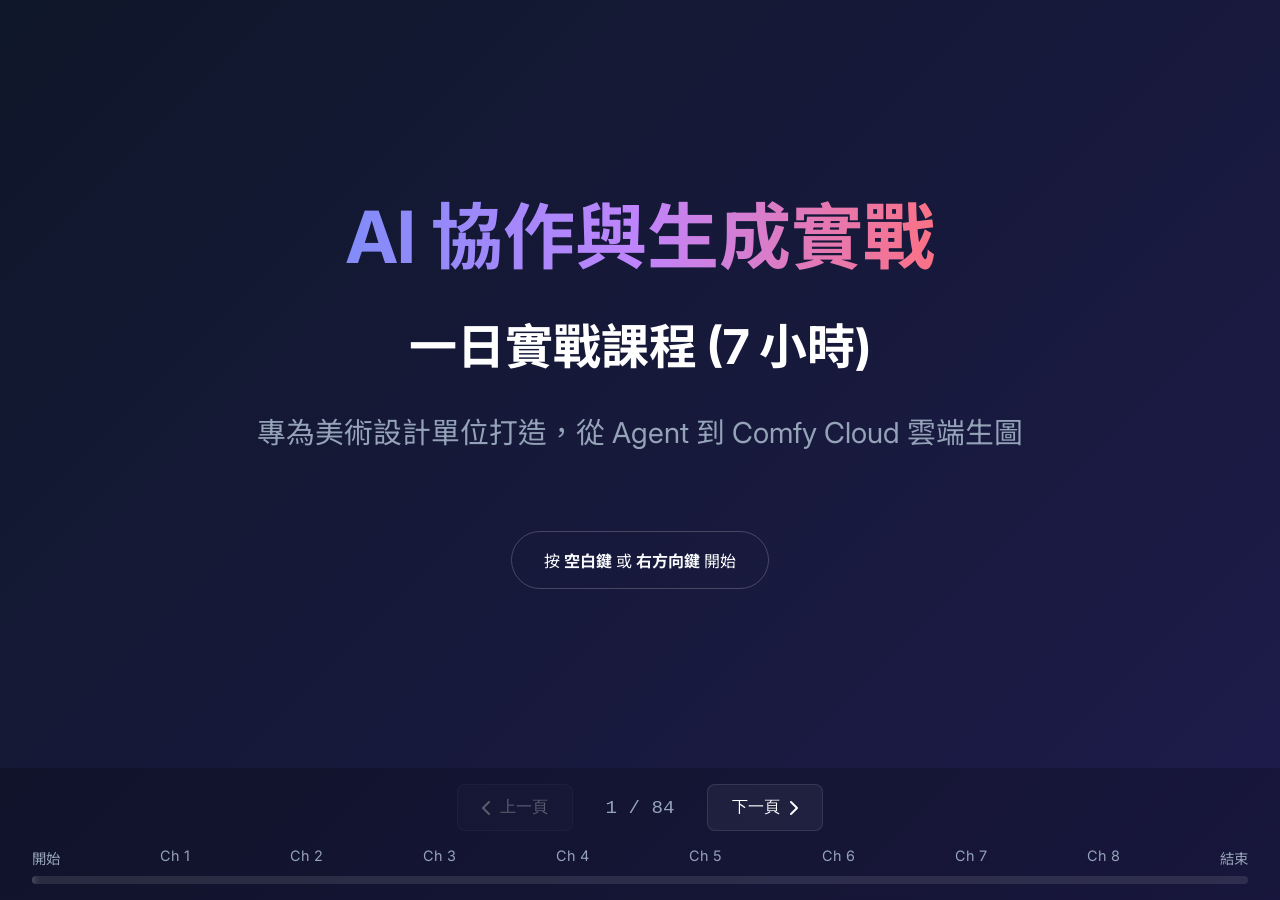
==== commit 1e444b5d: "feat: add presentation index file and anti-ai tone reviewer skill documentation" ====
--- a/presentation/index.html
+++ b/presentation/index.html
@@ -208,15 +208,14 @@
                 <div class="content-area">
                     <div class="slide-header left">
                         <div class="badge">Chapter 01 - 觀念一</div>
-                        <h2>IDE Agent (數位工作室 / 頂級畫室) vs Web GPT</h2>
+                        <h2>本地與雲端大車拚</h2>
                     </div>
 
                     <div class="glossary-box">
                         <strong><i class="fa-solid fa-book"></i> 網頁 GPT 看不到你的世界</strong>
                         <ul style="padding-left: 2rem; color: #e2e8f0; line-height: 1.8;">
-                            <li><strong>受限的網頁工具</strong>：Web GPT (瞎子摸象) 在網頁上用的 ChatGPT 看不到你電腦裡的檔案，遇到問題只能手動複製貼上、或手動上傳。</li>
-                            <li><strong>本地數位助理</strong>：IDE Agent (數位工作室 / 頂級畫室) (長了眼睛跟手) 像是 Antigravity，它能直接讀取你本地資料夾的 PSD
-                                與草圖，甚至幫你建立檔案、跑腳本。它是活在你電腦裡的「本地實習生」。</li>
+                            <li><strong>受限的網頁工具 (Web GPT)</strong>：在網頁上用的 ChatGPT 看不到你電腦裡的檔案，遇到問題只能手動複製貼上、或手動上傳，就像是瞎子摸象。</li>
+                            <li><strong>本地數位助理 (IDE Agent)</strong>：像是 Antigravity，它能直接讀取你本地資料夾的 PSD 與草圖，甚至幫你建立檔案、跑腳本。它是活在你電腦裡的「本地實習生」，也就是你的專屬數位工作室 / 頂級畫室！</li>
                         </ul>
                     </div>
                 </div>
@@ -250,20 +249,33 @@
                 </div>
             </section>
 
+            <!-- Slide 1.3.5: 大腦冷卻時間 -->
+            <section class="slide">
+                <div class="content-area">
+                    <div class="slide-header left">
+                        <div class="badge">Chapter 01 - 大腦冷卻時間</div>
+                        <h2>☕ 實作緩衝</h2>
+                    </div>
+                    <div class="glossary-box">
+                        <p style="color: #e2e8f0; line-height: 1.8;">太棒了！我們剛剛確認了這個助理「長了眼睛跟手」，能直接讀取你的設計稿。先喝口水休息一下。接下來，我們要來解決它「只會講幹話」的問題，準備為它裝上專業的靈魂！</p>
+                    </div>
+                </div>
+            </section>
+
             <!-- Slide 1.4: 觀念 B -->
             <section class="slide">
                 <div class="content-area">
                     <div class="slide-header left">
                         <div class="badge">Chapter 01 - 觀念二</div>
-                        <h2>SKILL：為助理賦予靈魂與身分</h2>
+                        <h2>為助理賦予靈魂與身分</h2>
                     </div>
 
                     <div class="glossary-box">
                         <strong><i class="fa-solid fa-user-tie"></i> 賦予身分 (Persona)</strong>
                         <ul style="padding-left: 2rem; color: #e2e8f0; line-height: 1.8;">
-                            <li style="margin-bottom:1rem;"><strong>從維基百科到毒舌總監</strong>：AI
+                            <li style="margin-bottom:1rem;"><strong>從維基百科到毒舌總監 (Persona 身分賦予)</strong>：AI
                                 是一塊白紙。賦予身分後，他會主動挑剔你的構圖。這就是身分賦予帶來的行為轉變。</li>
-                            <li><strong>統一的品牌規範</strong>：SKILL (設定檔) 將專案的「主色調」寫入 SKILL，未來產出永遠不會跑偏。不用每天碎碎念交接。</li>
+                            <li><strong>統一的品牌規範 (SKILL 設定檔)</strong>：將專案的「主色調」寫入，未來產出永遠不會跑偏。不用每天碎碎念交接。</li>
                         </ul>
                     </div>
 
@@ -328,15 +340,15 @@
                 <div class="content-area">
                     <div class="slide-header left">
                         <div class="badge">Chapter 01 - 觀念三</div>
-                        <h2>skills.sh：AI 助理的 App Store</h2>
-                    </div>
-
-                    <div class="glossary-box">
-                        <strong><i class="fa-solid fa-store"></i> 借力使力，不重複造輪子</strong>
+                        <h2>借力使力，不重複造輪子</h2>
+                    </div>
+
+                    <div class="glossary-box">
+                        <strong><i class="fa-solid fa-store"></i> AI 助理的 App Store</strong>
                         <ul style="padding-left: 2rem; color: #e2e8f0; line-height: 1.8;">
-                            <li style="margin-bottom:1rem;"><strong>開源技能庫</strong>：當你需要一個「社群行銷大師」或「ComfyUI
+                            <li style="margin-bottom:1rem;"><strong>開源技能庫 (skills.sh)</strong>：當你需要一個「社群行銷大師」或「ComfyUI
                                 提示詞專家」時，不用從頭自己寫。<code>skills.sh</code> 就像是 Agent 的 App Store，聚集了全世界高手寫好的頂級 SKILL。</li>
-                            <li><strong>一鍵無縫安裝</strong>：透過終端機指令，一鍵就能把大師的靈魂下載到你的專案 <code>.agents/skills/</code> 裡，無縫接軌！
+                            <li><strong>一鍵無縫安裝 (npx 安裝指令)</strong>：透過終端機指令，一鍵就能把大師的靈魂下載到你的專案 <code>.agents/skills/</code> 裡，無縫接軌套用！
                             </li>
                         </ul>
                     </div>
@@ -614,6 +626,58 @@
                 </div>
             </section>
 
+            <!-- Slide 2.8: 觀念 D -->
+            <section class="slide">
+                <div class="content-area">
+                    <div class="slide-header left">
+                        <div class="badge">Chapter 02 - 大腦冷卻時間</div>
+                        <h2>☕ 實作緩衝</h2>
+                    </div>
+                    <div class="glossary-box">
+                        <p style="color: #e2e8f0; line-height: 1.8;">太棒了！我們剛剛已經完成了最難的「終端機自動化」與「無形防護網」。請先喝口水，稍微讓大腦休息一下。接下來的部分完全沒有程式碼，我們要來看看怎麼用精美的介面操作時光機！</p>
+                    </div>
+                </div>
+            </section>
+
+            <!-- Slide 2.9: 觀念 E -->
+            <section class="slide">
+                <div class="content-area">
+                    <div class="slide-header left">
+                        <div class="badge">Chapter 02 - 觀念四</div>
+                        <h2>讓版本紀錄一目了然</h2>
+                    </div>
+
+                    <div class="glossary-box">
+                        <strong><i class="fa-solid fa-clock-rotate-left"></i> 視覺化行車紀錄器</strong>
+                        <ul style="padding-left: 2rem; color: #e2e8f0; line-height: 1.8;">
+                            <li><strong>專屬時光機基地 (Local Repository)</strong>：聽起來像冰冷的資料庫，其實它就是你的「專屬時光機基地」。我們需要告訴 GitHub Desktop 這個基地在哪個資料夾，它才能幫你紀錄。</li>
+                            <li><strong>倒帶鍵 (Revert)</strong>：聽起來像什麼魔法咒語，其實它就是「時光倒流 / 倒帶鍵」。按下去就能安全回到過去的版本，不會爆炸！</li>
+                        </ul>
+                    </div>
+                </div>
+            </section>
+
+            <!-- Slide 2.10: 實作 D -->
+            <section class="slide">
+                <div class="content-area">
+                    <div class="slide-header">
+                        <div class="badge badge-accent">💻 Chapter 02 - 實作四</div>
+                        <h2>開啟你的視覺化時空機</h2>
+                    </div>
+
+                    <div style="background:rgba(255,255,255,0.05); padding:2.5rem; border-radius:24px; border:1px solid rgba(255,255,255,0.1); margin-bottom: 0.5rem;">
+                        <h3 style="color: #a855f7; margin-bottom: 0.5rem;"><i class="fa-regular fa-clock"></i> 實作時間：10 分鐘</h3>
+                        <ul class="concept-list" style="margin-bottom:0; list-style: none; padding-left: 0;">
+                            <li style="margin-bottom: 0.5rem;"><i class="fa-solid fa-play" style="color: #a855f7; margin-right: 8px;"></i>打開 <strong>【GitHub Desktop】</strong> ➔ 點擊左上角的 <strong>【File (檔案)】</strong> 選單 ➔ 選擇 <strong>【Add Local Repository... (加入本機時光機基地)】</strong> ➔ 選擇你現在的專案資料夾。</li>
+                            <li style="margin-bottom: 0.5rem;"><i class="fa-solid fa-play" style="color: #a855f7; margin-right: 8px;"></i>點擊左上角的 <strong>【History (歷史紀錄)】</strong> 標籤。</li>
+                        </ul>
+                        <div style="background: rgba(0,0,0,0.3); border-left: 4px solid #a855f7; padding: 1rem 1.5rem; border-radius: 4px; margin-top: 0.5rem; color: #cbd5e1;">
+                            🚀 <strong>確認成果</strong>：未來如果你想手動回到某個版本，只要對著那條紀錄按右鍵選擇「<strong>Revert (倒帶)</strong>」就可以了，完全不用打任何一行程式碼！
+                        </div>
+                    </div>
+                </div>
+            </section>
+
             <!-- ============================== Chapter 3 ============================== -->
             <!-- 章節封面 -->
             <section class="slide">
@@ -648,7 +712,7 @@
                         <div class="chat-row left fragment">
                             <div class="avatar">🤖</div>
                             <div class="chat-bubble ai">
-                                好的，沒問題！這是您要的圖片：
+                                收到！這是你要的圖片：
                                 <img src="../images/ch3_scene2.png" class="chat-image" alt="比基尼啤酒肚大叔">
                             </div>
                         </div>
@@ -668,15 +732,14 @@
                 <div class="content-area">
                     <div class="slide-header left">
                         <div class="badge">Chapter 03 - 觀念一</div>
-                        <h2>四步循環與無限重蹈覆轍</h2>
-                    </div>
-
-                    <div class="glossary-box">
-                        <strong><i class="fa-solid fa-arrows-spin"></i> 痛點解析</strong>
+                        <h2>AI 記性很差</h2>
+                    </div>
+
+                    <div class="glossary-box">
+                        <strong><i class="fa-solid fa-arrows-spin"></i> 四步循環與無限重蹈覆轍</strong>
                         <ul style="padding-left: 2rem; color: #e2e8f0; line-height: 1.8;">
-                            <li><strong>AI 記性很差</strong>：AI 犯錯沒關係，但如果你只是罵它「重畫」，它在下一個任務絕對會重犯一樣的錯誤。</li>
-                            <li><strong>四步循環</strong>：Plan (計畫) ➔ Draft (初稿) ➔ Critique (審查) ➔ Correct (修正)。大部分的人都卡在無限的
-                                Draft 與 Critique，卻忘了把經驗 Correct 下來。</li>
+                            <li><strong>無限初稿與審查 (Draft 與 Critique)</strong>：AI 犯錯沒關係，但如果你只是罵它「重畫」，它在下一個任務絕對會重犯一樣的錯誤。</li>
+                            <li><strong>四步循環 (Plan ➔ Draft ➔ Critique ➔ Correct)</strong>：計畫 ➔ 初稿 ➔ 審查 ➔ 修正。大部分的人都卡在無限的 Draft 與 Critique，卻忘了把經驗 Correct 下來。</li>
                         </ul>
                     </div>
                 </div>
@@ -710,6 +773,20 @@
                 </div>
             </section>
 
+            <!-- Slide 3.3.5: 大腦冷卻時間 -->
+            <section class="slide">
+                <div class="content-area">
+                    <div class="slide-header left">
+                        <div class="badge">Chapter 03 - 大腦冷卻時間</div>
+                        <h2>☕ 實作緩衝</h2>
+                    </div>
+                    <div class="glossary-box">
+                        <p style="color: #e2e8f0; line-height: 1.8;">太棒了！我們剛剛體驗了 AI 有多麼「健忘」。請先喝口水休息一下，別被氣壞了。接下來我們要來幫它打一劑疫苗，讓它擁有過目不忘的長期記憶！</p>
+                    </div>
+                </div>
+            </section>
+
+            <!-- Slide 3.4: 觀念 B -->
             <!-- Slide 3.4: 觀念 B -->
             <section class="slide">
                 <div class="content-area">
@@ -721,7 +798,7 @@
                     <div class="glossary-box">
                         <strong><i class="fa-solid fa-syringe"></i> AGENTS.md 規則庫</strong>
                         <ul style="padding-left: 2rem; color: #e2e8f0; line-height: 1.8;">
-                            <li><strong>免疫系統建立</strong>：只要你進行 Critique 後，將「禁止六指」寫入專案的
+                            <li><strong>建立免疫系統 (AGENTS.md 規則庫)</strong>：只要你進行 Critique 後，將「禁止六指」寫入專案的
                                 <code>AGENTS.md</code>。整個專案就像打了疫苗一樣，永遠對六指免疫。這就是知識沉澱的威力。
                             </li>
                             <li><strong>存放位置</strong>：專案專屬請放 <code>.agents/</code> ；全域通用請放電腦家目錄
@@ -733,20 +810,20 @@
                         </ul>
                     </div>
                     <div class="demo-box" style="margin-top:1rem; padding: 1.5rem; ">
-                        <div class="title">📄 .agents/AGENTS.md 撰寫範例</div>
+                        <div class="title">📄 幾個必懂的 AGENTS.md 撰寫規則</div>
                         <pre style="margin:0; color:#e2e8f0; "><code># 專案家規四大屬性 (AGENTS)
 
-<span style="color: #fcd34d;">## 1. 🔄 自動閉環機制 (Meta-Rule)</span>
+<span style="color: #fcd34d;">## 1. 🔄 學習指南 (Meta-Rule)</span>
 - **絕對遵守**：當解決完問題或被糾正錯誤後，必須「主動」檢討並更新相關 SKILL 或 AGENTS.md，確保不再犯錯。
 
-<span style="color: #6ee7b7;">## 2. 🎨 品牌與風格規範 (Brand Rules)</span>
+<span style="color: #6ee7b7;">## 2. 🎨 品牌規範 (Brand Rules)</span>
 - **視覺限制**：主打極簡保養品，主色調為大地色，嚴禁螢光色。
 - **文案語氣**：化身為「帶有溫度的皮膚科醫生」，一律使用繁體中文。
 
-<span style="color: #93c5fd;">## 3. 📋 工作流規範 (Workflow Rules)</span>
+<span style="color: #93c5fd;">## 3. 📋 工作流程 (Workflow Rules)</span>
 - **發文 SOP**：執行發文時，先調用 fashion_director 審圖 ➔ 通過後調用 social_marketer 寫文案 ➔ 存入 output 資料夾。
 
-<span style="color: #fca5a5;">## 4. 🚫 避坑與限制清單 (Constraint Rules)</span>
+<span style="color: #fca5a5;">## 4. 🚫 避坑清單 (Constraint Rules)</span>
 - **商業禁忌**：文案中絕對不能提到競品公司 (如 L'Oréal)。
 - **物理限制**：生成人物時絕對禁止出現六根手指。</code></pre>
                     </div>
@@ -1028,15 +1105,15 @@
                 <div class="content-area">
                     <div class="slide-header left">
                         <div class="badge">Chapter 04 - 觀念一</div>
-                        <h2>放手讓它做：/goal 與 /schedule</h2>
-                    </div>
-
-                    <div class="glossary-box">
-                        <strong><i class="fa-solid fa-bullseye"></i> 長效任務與定時回報</strong>
+                        <h2>長效任務與定時回報</h2>
+                    </div>
+
+                    <div class="glossary-box">
+                        <strong><i class="fa-solid fa-bullseye"></i> 放手讓它做</strong>
                         <ul style="padding-left: 2rem; color: #e2e8f0; line-height: 1.8;">
-                            <li><strong>死磕到底</strong>：/goal 指令，加上 `/goal` 等於對 Agent
+                            <li><strong>不准下班模式 (/goal)</strong>：/goal 指令，加上 `/goal` 等於對 Agent
                                 說「不計代價，把它處理完為止」。它會自動嘗試、除錯，直到目標達成，非常適合下班前放著跑過夜。</li>
-                            <li><strong>定時鬧鐘</strong>：/schedule 指令，你可以設定定時器，例如「每小時檢查一次輸出結果，若出錯就透過推播通知我」，讓 Agent
+                            <li><strong>定時自動巡邏 (/schedule)</strong>：/schedule 指令，你可以設定定時器，例如「每小時檢查一次輸出結果，若出錯就透過推播通知我」，讓 Agent
                                 在背景默默為你巡邏。</li>
                         </ul>
                     </div>
@@ -1078,20 +1155,34 @@
                 </div>
             </section>
 
+            <!-- Slide 4.3.5: 大腦冷卻時間 -->
+            <section class="slide">
+                <div class="content-area">
+                    <div class="slide-header left">
+                        <div class="badge">Chapter 04 - 大腦冷卻時間</div>
+                        <h2>☕ 實作緩衝</h2>
+                    </div>
+                    <div class="glossary-box">
+                        <p style="color: #e2e8f0; line-height: 1.8;">太棒了！有了 `/goal` 和 `/schedule`，以後下班前丟給它跑，隔天早上就能收割 100 張圖。先喝口水休息一下。但等一下... 如果我們自己都不知道要畫什麼風格怎麼辦？</p>
+                    </div>
+                </div>
+            </section>
+
 <!-- Slide 4.4: 觀念 B -->
+            <!-- Slide 4.4: 觀念 B -->
             <section class="slide">
                 <div class="content-area">
                     <div class="slide-header left">
                         <div class="badge">Chapter 04 - 觀念二</div>
-                        <h2>把 AI 當專家：/grill-me 與 /learn</h2>
-                    </div>
-
-                    <div class="glossary-box">
-                        <strong><i class="fa-solid fa-brain"></i> 靈魂拷問與永久記憶</strong>
+                        <h2>靈魂拷問與永久記憶</h2>
+                    </div>
+
+                    <div class="glossary-box">
+                        <strong><i class="fa-solid fa-brain"></i> 把 AI 當專家</strong>
                         <ul style="padding-left: 2rem; color: #e2e8f0; line-height: 1.8;">
-                            <li><strong>反客為主</strong>：/grill-me 指令，當你靈感枯竭時，用這個指令讓 AI
+                            <li><strong>靈感拷問面試官 (/grill-me)</strong>：/grill-me 指令，當你靈感枯竭時，用這個指令讓 AI
                                 反過來「面試你」。它會不斷逼問你細節（例如：燈光要多暗？服裝是什麼材質？），直到釐清真正的設計需求。</li>
-                            <li><strong>永恆印記</strong>：/learn 指令，當你調教出完美的工作流，只要打 `/learn`，Agent 就會自動分析剛才的對話，並把這套經驗寫入大腦
+                            <li><strong>記憶吐司印記 (/learn)</strong>：/learn 指令，當你調教出完美的工作流，只要打 `/learn`，Agent 就會自動分析剛才的對話，並把這套經驗寫入大腦
                                 (AGENTS.md 或 Skills 中)，下次直接變成專家。</li>
                         </ul>
                     </div>
@@ -1188,7 +1279,7 @@
                 <div class="content-area">
                     <div class="slide-header left">
                         <div class="badge">Chapter 05 - 終極心法</div>
-                        <h2>讓 Agent 幫你設計 Agent</h2>
+                        <h2>總經理指派 (Meta-Agent 代理操作)</h2>
                     </div>
 
                     <div class="glossary-box">
@@ -1288,14 +1379,14 @@
                 <div class="content-area">
                     <div class="slide-header left">
                         <div class="badge">Chapter 06 - 觀念一</div>
-                        <h2>正向與負向提示詞的拉扯</h2>
+                        <h2>正向與負向提示詞</h2>
                     </div>
 
                     <div class="glossary-box">
                         <strong><i class="fa-solid fa-book"></i> 控制變因</strong>
                         <ul style="padding-left: 2rem; color: #e2e8f0; line-height: 1.8;">
-                            <li><strong>不要寫流水帳</strong>：如果你在普通輸入框寫「不要出現飛車」，模型很可能會因為看到了「帽子」這個詞，反而加強了飛車的權重。</li>
-                            <li><strong>明確拆分</strong>：必須在系統層級精準拆分 正向提示 (要什麼) 與 負向提示 (絕對不能出現什麼)。</li>
+                            <li><strong>流水帳的悲劇 (單一 Prompt)</strong>：如果你在普通輸入框寫「不要出現飛車」，模型很可能會因為看到了「帽子」這個詞，反而加強了飛車的權重。</li>
+                            <li><strong>精準拆分 (Positive / Negative)</strong>：必須在系統層級精準拆分 正向提示 (要什麼) 與 負向提示 (絕對不能出現什麼)。</li>
                         </ul>
                     </div>
                 </div>
@@ -1324,23 +1415,36 @@
                 </div>
             </section>
 
+            <!-- Slide 6.3.5: 大腦冷卻時間 -->
+            <section class="slide">
+                <div class="content-area">
+                    <div class="slide-header left">
+                        <div class="badge">Chapter 06 - 大腦冷卻時間</div>
+                        <h2>☕ 實作緩衝</h2>
+                    </div>
+                    <div class="glossary-box">
+                        <p style="color: #e2e8f0; line-height: 1.8;">太棒了！我們剛剛體驗了 AI 有多麼容易被文字誤導。請先喝口水休息一下，別被滿頭帽子的畫面嚇壞了。接下來我們要教你如何寫出一張無懈可擊的設計發包單！</p>
+                    </div>
+                </div>
+            </section>
+
 <!-- Slide 6.4: 觀念 B -->
             <section class="slide">
                 <div class="content-area">
                     <div class="slide-header left">
                         <div class="badge">Chapter 06 - 觀念二</div>
-                        <h2>CREATE：把提示詞當作外包發包單</h2>
+                        <h2>結構化三段式發包單</h2>
                     </div>
 
                     <div class="glossary-box">
                         <strong><i class="fa-solid fa-file-contract"></i> CREATE 結構化框架</strong>
                         <ul style="padding-left: 2rem; color: #e2e8f0; line-height: 1.8;">
-                            <li><strong>外包需求單</strong>：如果你只說「畫個城市」，每個外包畫的都不一樣。結構化就是強制定義：【主體：城市】+【環境：下雨】+【光影：霓虹燈】，不給 AI
+                            <li><strong>外包需求發包單 (Prompt Framework)</strong>：如果你只說「畫個城市」，每個外包畫的都不一樣。結構化就是強制定義：【主體：城市】+【環境：下雨】+【光影：霓虹燈】，不給 AI
                                 自由搞砸的空間。</li>
                         </ul>
                     </div>
                     <div class="demo-box" style="margin-top:1rem; padding: 1.5rem; ">
-                        <div class="title">📄 CREATE 結構化發包單範例</div>
+                        <div class="title">📄 三段式結構發包單範例</div>
                         <pre style="margin:0; color:#e2e8f0;"><code>[Positive Prompt - 正向提示 (要什麼)]
 (主體) a fashion model, avant-garde spring dress
 (環境) runway, background lights
@@ -1855,7 +1959,7 @@
                 <div class="content-area">
                     <div class="slide-header left">
                         <div class="badge">Chapter 07 - 觀念五 (終極應用)</div>
-                        <h2>站在巨人的肩膀上：範本 (Templates)</h2>
+                        <h2>一鍵套用神級工作流 (Templates)</h2>
                     </div>
 
                     <div class="glossary-box">
@@ -1953,7 +2057,7 @@
                 <div class="content-area">
                     <div class="slide-header left">
                         <div class="badge">Chapter 08 - 觀念一</div>
-                        <h2>語言模型 (LLM) 爭霸戰</h2>
+                        <h2>選對文字助理 (LLM 模型選擇)</h2>
                     </div>
 
                     <div class="glossary-box" style="margin-bottom: 1rem;">
@@ -2001,12 +2105,25 @@
                 </div>
             </section>
 
+<!-- Slide 8.2.7: 大腦冷卻時間 -->
+            <section class="slide">
+                <div class="content-area">
+                    <div class="slide-header left">
+                        <div class="badge">Chapter 08 - 大腦冷卻時間</div>
+                        <h2>☕ 實作緩衝</h2>
+                    </div>
+                    <div class="glossary-box">
+                        <p style="color: #e2e8f0; line-height: 1.8;">太棒了！我們剛剛體驗了各個文字模型的文學造詣差異。請先喝口水休息一下，別沉浸在詩意中太久。接下來我們要讓這些靜態的文字與圖片，全部動起來！</p>
+                    </div>
+                </div>
+            </section>
+
 <!-- Slide 8.3: 影片模型 -->
             <section class="slide">
                 <div class="content-area">
                     <div class="slide-header left">
                         <div class="badge">Chapter 08 - 觀念二</div>
-                        <h2>影片生成模型 (Video AI) 比較</h2>
+                        <h2>影片生成模型 (Video AI)</h2>
                     </div>
 
                     <div class="glossary-box" style="margin-bottom: 1rem;">
@@ -2027,7 +2144,7 @@
                  <div class="content-area">
                      <div class="slide-header left">
                          <div class="badge">Chapter 08 - 觀念三</div>
-                         <h2>Kling 詠唱心法：萬用提示詞公式</h2>
+                         <h2>Kling 詠唱心法 (提示詞公式)</h2>
                      </div>
                      <div class="glossary-box" style="margin-bottom: 1rem;">
                          <strong><i class="fa-solid fa-magic"></i> 【主體】 + 【運動】 + 【場景】 + 【鏡頭語言】</strong>
@@ -2072,7 +2189,7 @@
                  <div class="content-area">
                      <div class="slide-header left">
                          <div class="badge">Chapter 08 - 觀念四</div>
-                         <h2>進階大招：首尾幀 (Start/End Frames) 控制</h2>
+                         <h2>首尾幀控制 (Start/End Frames)</h2>
                      </div>
                      <div class="glossary-box" style="margin-bottom: 1rem;">
                          <strong><i class="fa-solid fa-film"></i> 指定起迄點：給演員畫好走位圖</strong>
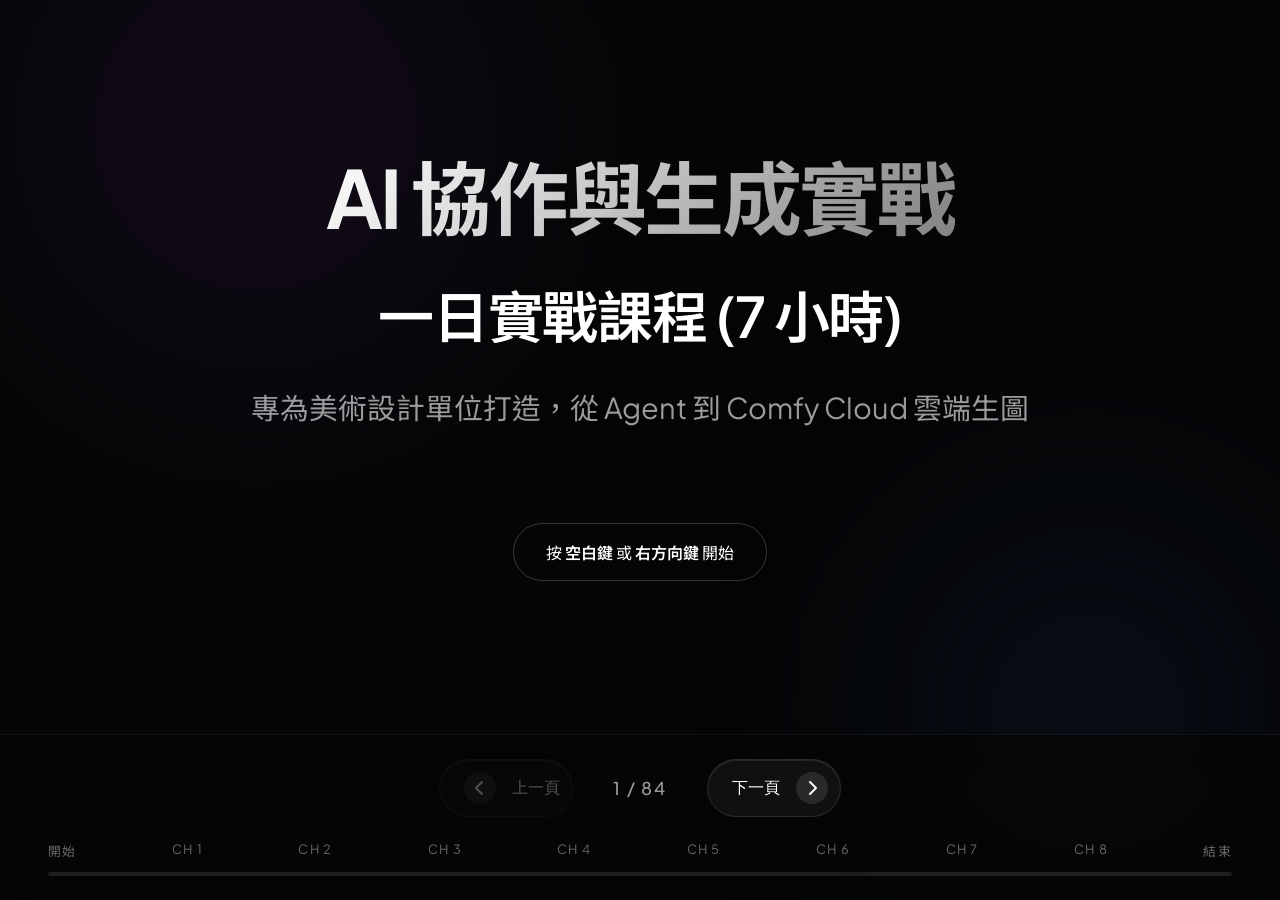
==== commit a51db145: "feat: introduce high-end visual design skill and baseline presentation structure" ====
--- a/presentation/index.html
+++ b/presentation/index.html
@@ -6,53 +6,10 @@
     <meta name="viewport" content="width=device-width, initial-scale=1.0">
     <title>AI 協作與生成實戰 - 一日課程簡報 (分離式漸進教學版)</title>
     <link
-        href="https://fonts.googleapis.com/css2?family=Inter:wght@300;400;600;800&family=Noto+Sans+TC:wght@300;400;500;700;900&display=swap"
+        href="https://fonts.googleapis.com/css2?family=Plus+Jakarta+Sans:wght@300;400;500;600;700&family=Noto+Sans+TC:wght@300;400;500;700;900&display=swap"
         rel="stylesheet">
     <link rel="stylesheet" href="style.css">
     <link rel="stylesheet" href="https://cdnjs.cloudflare.com/ajax/libs/font-awesome/6.4.0/css/all.min.css">
-    <style>
-        .glossary-box {
-            background: rgba(99, 102, 241, 0.15);
-            border-left: 5px solid var(--primary-color);
-            padding: 2rem;
-            border-radius: 0 12px 12px 0;
-            margin-bottom: 0.5rem;
-        }
-
-        .glossary-box strong {
-            color: #a5b4fc;
-            display: flex;
-            align-items: center;
-            gap: 0.5rem;
-            margin-bottom: 0.5rem;
-        }
-
-        .demo-box {
-            background: rgba(0, 0, 0, 0.3);
-            border: 1px solid rgba(255, 255, 255, 0.1);
-            padding: 2.5rem;
-            border-radius: 12px;
-            font-family: monospace;
-            color: #4ade80;
-            margin-top: 0.5rem;
-            line-height: 1.6;
-        }
-
-        .demo-box .title {
-            color: #94a3b8;
-            margin-bottom: 0.5rem;
-            font-family: 'Noto Sans TC';
-        }
-
-        .slide-header {
-            text-align: center;
-            margin-bottom: 0.5rem;
-        }
-
-        .slide-header.left {
-            text-align: left;
-        }
-    </style>
 </head>
 
 <body>
@@ -102,15 +59,19 @@
                         <ul style="padding-left: 2rem; color: #e2e8f0; line-height: 1.8;">
                             <li><strong>本地神級助理</strong>：Google Antigravity IDE 是你的本地 IDE Agent (數位工作室 / 頂級畫室) 數位實習生。 👉 <a
                                     href="https://ai.google.dev/" target="_blank" style="color: #60a5fa;">下載連結</a><br>
+                                <div style="margin-top: 0.5rem; color: #cbd5e1; font-size: 0.9em; background: rgba(0,0,0,0.3); padding: 1rem; border-radius: 8px;">
+                                    📸 <strong>【截圖佔位】</strong><br>
+                                    說明：請截取 Antigravity IDE 官方下載首頁與按鈕<br>
+                                    圖檔命名：<code>ch0_antigravity_ide.png</code>
+                                </div>
+                                <img src="../images/ch0_antigravity_ide.png" style="max-width: 100%; margin-top: 0.5rem; display: none;" alt="Antigravity IDE">
                                 <div
-                                    style="background: rgba(24cd, 211, 77, 0.1); border-left: 3px solid #fcd34d; padding: 1rem; margin-top: 0.5rem; border-radius: 4px;">
+                                    style="background: rgba(252, 211, 77, 0.1); border-left: 3px solid #fcd34d; padding: 1rem; margin-top: 0.5rem; border-radius: 4px;">
                                     <span style="color: #fcd34d; font-weight: bold;">💡 為什麼核心引擎選用
                                         Gemini Pro 3.1？(最符合經濟成本)</span><br>
                                     <span
                                         style="color: #e2e8f0; margin-top: 0.3rem; display: inline-block;">【以處理「一張設計參考圖」為基準值來比較：】</span>
-                                    <ul
-                                        style="color: #cbd5e1; ">
-                                        <li><strong>第一關 (審查)</strong>：主動調用 <code>fashion_director</code> (時尚總監) 身分，對草圖的材質與視覺進行嚴格批判。</li>
+                                    <ul style="color: #cbd5e1; padding-left: 1.5rem; margin-top: 0.5rem; line-height: 1.6;">
                                         <li style="margin-bottom: 0.3rem;"><strong>極致的試錯成本：</strong> Gemini Pro 3.1
                                             提供極寬裕的測試額度，處理圖片幾乎 <strong>$0</strong>。相比之下，ClaudeCode 讀取一張圖大約要花
                                             <strong>0.2~0.5 台幣</strong>，且 Codex 有高昂月費。
@@ -122,25 +83,70 @@
                             </li>
                             <li><strong>外掛底層引擎</strong>：Node.js (快遞引擎) 是下載擴充外掛 (SKILL) 的必備引擎。 👉 <a href="https://nodejs.org/"
                                     target="_blank" style="color: #60a5fa;">下載連結</a><br>
+                                <div style="margin-top: 0.5rem; color: #cbd5e1; font-size: 0.9em; background: rgba(0,0,0,0.3); padding: 1rem; border-radius: 8px;">
+                                    📸 <strong>【截圖佔位】</strong><br>
+                                    說明：請截取 Node.js 官網的 LTS 下載按鈕位置<br>
+                                    圖檔命名：<code>ch0_nodejs_install.png</code>
+                                </div>
+                                <img src="../images/ch0_nodejs_install.png" style="max-width: 100%; margin-top: 0.5rem; display: none;" alt="Node.js 安裝">
                                 <span style="color: #fca5a5; ">*(⚠️ 避坑：進入官網後，<strong>Windows
                                         系統</strong>請直接下載 Windows Installer (.msi) 版本，<strong>Mac 系統</strong>請下載 macOS
                                     Installer (.pkg) 版本，<strong>不需要</strong>透過 Docker 安裝！)*</span>
                             </li>
                             <li><strong>素材檢視工具</strong>：Adobe Photoshop (或 Photopea) 是開啟 PSD 素材必備軟體。 👉 <a
                                     href="https://www.photopea.com/" target="_blank" style="color: #60a5fa;">網頁版連結</a>
+                                <div style="margin-top: 0.5rem; color: #cbd5e1; font-size: 0.9em; background: rgba(0,0,0,0.3); padding: 1rem; border-radius: 8px;">
+                                    📸 <strong>【截圖佔位】</strong><br>
+                                    說明：請截取 Photopea 網頁首頁或 Photoshop 開啟畫面<br>
+                                    圖檔命名：<code>ch0_photopea.png</code>
+                                </div>
+                                <img src="../images/ch0_photopea.png" style="max-width: 100%; margin-top: 0.5rem; display: none;" alt="Photopea">
                             </li>
                             <li><strong>雲端生圖平台</strong>：Comfy Cloud 帳號是像心智圖一樣連連看的雲端生圖平台。 👉 <a href="https://comfy.org/"
-                                    target="_blank" style="color: #60a5fa;">註冊連結</a></li>
+                                    target="_blank" style="color: #60a5fa;">註冊連結</a>
+                                <div style="margin-top: 0.5rem; color: #cbd5e1; font-size: 0.9em; background: rgba(0,0,0,0.3); padding: 1rem; border-radius: 8px;">
+                                    📸 <strong>【截圖佔位】</strong><br>
+                                    說明：請截取 Comfy Cloud 註冊/登入畫面<br>
+                                    圖檔命名：<code>ch0_comfycloud.png</code>
+                                </div>
+                                <img src="../images/ch0_comfycloud.png" style="max-width: 100%; margin-top: 0.5rem; display: none;" alt="Comfy Cloud">
+                            </li>
                             <li><strong>模型擴充圖庫</strong>：Civitai 帳號是下載進階 LoRA 模型必備。 👉 <a href="https://civitai.com/"
-                                    target="_blank" style="color: #60a5fa;">註冊連結</a></li>
+                                    target="_blank" style="color: #60a5fa;">註冊連結</a>
+                                <div style="margin-top: 0.5rem; color: #cbd5e1; font-size: 0.9em; background: rgba(0,0,0,0.3); padding: 1rem; border-radius: 8px;">
+                                    📸 <strong>【截圖佔位】</strong><br>
+                                    說明：請截取 Civitai 註冊/登入畫面<br>
+                                    圖檔命名：<code>ch0_civitai.png</code>
+                                </div>
+                                <img src="../images/ch0_civitai.png" style="max-width: 100%; margin-top: 0.5rem; display: none;" alt="Civitai">
+                            </li>
                             <li><strong>動態影片生成</strong>：Kling AI / Luma 帳號是生成最終動態影片必備。 👉 <a href="https://klingai.com/"
                                     target="_blank" style="color: #60a5fa;">Kling</a> / <a
                                     href="https://lumalabs.ai/dream-machine" target="_blank"
-                                    style="color: #60a5fa;">Luma</a></li>
+                                    style="color: #60a5fa;">Luma</a>
+                                <div style="margin-top: 0.5rem; color: #cbd5e1; font-size: 0.9em; background: rgba(0,0,0,0.3); padding: 1rem; border-radius: 8px;">
+                                    📸 <strong>【截圖佔位】</strong><br>
+                                    說明：請截取 Kling AI 註冊/登入畫面<br>
+                                    圖檔命名：<code>ch0_kling_luma.png</code>
+                                </div>
+                                <img src="../images/ch0_kling_luma.png" style="max-width: 100%; margin-top: 0.5rem; display: none;" alt="Kling AI">
+                            </li>
                             <li><strong>專案時空機</strong>：Git & GitHub Desktop 讓你體驗無極限的 <strong>Ctrl+Z (Mac 為 Cmd+Z)</strong>
                                 時空機（也就是專案版控）。 👉 <a href="https://git-scm.com/downloads" target="_blank"
                                     style="color: #60a5fa;">Git 下載</a> / <a href="https://desktop.github.com/"
                                     target="_blank" style="color: #60a5fa;">Desktop 下載</a><br>
+                                <div style="margin-top: 0.5rem; color: #cbd5e1; font-size: 0.9em; background: rgba(0,0,0,0.3); padding: 1rem; border-radius: 8px;">
+                                    📸 <strong>【截圖佔位】</strong><br>
+                                    說明：請截取 Git 下載頁面的 Windows/Mac 下載按鈕<br>
+                                    圖檔命名：<code>ch0_git_install.png</code>
+                                </div>
+                                <img src="../images/ch0_git_install.png" style="max-width: 100%; margin-top: 0.5rem; display: none;" alt="Git">
+                                <div style="margin-top: 0.5rem; color: #cbd5e1; font-size: 0.9em; background: rgba(0,0,0,0.3); padding: 1rem; border-radius: 8px;">
+                                    📸 <strong>【截圖佔位】</strong><br>
+                                    說明：請截取 GitHub Desktop 官網下載按鈕<br>
+                                    圖檔命名：<code>ch0_github_desktop.png</code>
+                                </div>
+                                <img src="../images/ch0_github_desktop.png" style="max-width: 100%; margin-top: 0.5rem; display: none;" alt="GitHub Desktop">
                                 <span style="color: #fca5a5; ">*(⚠️ 避坑：Git 安裝時會有很多選項，請一路按 Next
                                     保持預設即可！)*</span>
                             </li>
@@ -348,7 +354,7 @@
                         <ul style="padding-left: 2rem; color: #e2e8f0; line-height: 1.8;">
                             <li style="margin-bottom:1rem;"><strong>開源技能庫 (skills.sh)</strong>：當你需要一個「社群行銷大師」或「ComfyUI
                                 提示詞專家」時，不用從頭自己寫。<code>skills.sh</code> 就像是 Agent 的 App Store，聚集了全世界高手寫好的頂級 SKILL。</li>
-                            <li><strong>一鍵無縫安裝 (npx 安裝指令)</strong>：透過終端機指令，一鍵就能把大師的靈魂下載到你的專案 <code>.agents/skills/</code> 裡，無縫接軌套用！
+                            <li><strong>一鍵無縫安裝 (npx 安裝指令)</strong>：利用 Node.js 內建的 npx 指令，一鍵就能把大師的靈魂從 skills.sh 下載到你的專案 <code>.agents/skills/</code> 裡，無縫接軌套用！
                             </li>
                         </ul>
                     </div>
@@ -373,6 +379,12 @@
                                     style="color: #a855f7; margin-right: 8px;"></i>打開下方的 <strong>【終端機
                                     (Terminal)】</strong> ➔ 輸入：<code>npx skills find comfy</code> 搜尋 ➔
                                 接著輸入：<code>npx -y skills add mckruz/comfyui-expert@comfyui-prompt-engineer</code> 下載安裝。
+                                <div style="margin-top: 0.5rem; color: #cbd5e1; font-size: 0.9em; background: rgba(0,0,0,0.3); padding: 1rem; border-radius: 8px;">
+                                    📸 <strong>【截圖佔位】</strong><br>
+                                    說明：請截取編輯器底部的「終端機 (Terminal)」位置，以及輸入 npx skills... 後的畫面<br>
+                                    圖檔命名：<code>ch1_npx_install.png</code>
+                                </div>
+                                <img src="../images/ch1_npx_install.png" style="max-width: 100%; margin-top: 0.5rem; display: none;" alt="npx skills add">
                             </li>
                         </ul>
                         <div
@@ -385,8 +397,8 @@
                     <div class="pitfall-box fragment" style="margin-top:0;">
                         <strong><i class="fa-solid fa-triangle-exclamation"></i> 避坑 TIP：</strong>
                         <ul>
-                            <li><strong>終端機恐懼症：</strong> <code>npx</code> 就像是終端機裡的「快遞安裝精靈」，無腦複製貼上即可。</li>
-                            <li><strong>指令找不到：</strong> 若顯示找不到 npx，請確認第 0 章已安裝 Node.js！</li>
+                            <li><strong>什麼是 npx？</strong> <code>npx</code> 並非每台電腦都有，它是 Node.js 附帶的「快遞安裝精靈」。安裝 Node.js 後就會自動擁有，無腦複製貼上即可。</li>
+                            <li><strong>指令找不到：</strong> 若打 npx 後顯示找不到指令，代表你忘記先安裝 Node.js，請立刻回到第 0 章完成安裝！</li>
                         </ul>
                     </div>
                 </div>
@@ -669,7 +681,14 @@
                         <h3 style="color: #a855f7; margin-bottom: 0.5rem;"><i class="fa-regular fa-clock"></i> 實作時間：10 分鐘</h3>
                         <ul class="concept-list" style="margin-bottom:0; list-style: none; padding-left: 0;">
                             <li style="margin-bottom: 0.5rem;"><i class="fa-solid fa-play" style="color: #a855f7; margin-right: 8px;"></i>打開 <strong>【GitHub Desktop】</strong> ➔ 點擊左上角的 <strong>【File (檔案)】</strong> 選單 ➔ 選擇 <strong>【Add Local Repository... (加入本機時光機基地)】</strong> ➔ 選擇你現在的專案資料夾。</li>
-                            <li style="margin-bottom: 0.5rem;"><i class="fa-solid fa-play" style="color: #a855f7; margin-right: 8px;"></i>點擊左上角的 <strong>【History (歷史紀錄)】</strong> 標籤。</li>
+                            <li style="margin-bottom: 0.5rem;"><i class="fa-solid fa-play" style="color: #a855f7; margin-right: 8px;"></i>點擊左上角的 <strong>【History (歷史紀錄)】</strong> 標籤。
+                                <div style="margin-top: 0.5rem; color: #cbd5e1; font-size: 0.9em; background: rgba(0,0,0,0.3); padding: 1rem; border-radius: 8px;">
+                                    📸 <strong>【截圖佔位】</strong><br>
+                                    說明：請截取 GitHub Desktop 左下角的「Commit」區塊，以及上方的「Push origin」按鈕<br>
+                                    圖檔命名：<code>ch2_github_desktop.png</code>
+                                </div>
+                                <img src="../images/ch2_github_desktop.png" style="max-width: 100%; margin-top: 0.5rem; display: none;" alt="GitHub Desktop Commit and Push">
+                            </li>
                         </ul>
                         <div style="background: rgba(0,0,0,0.3); border-left: 4px solid #a855f7; padding: 1rem 1.5rem; border-radius: 4px; margin-top: 0.5rem; color: #cbd5e1;">
                             🚀 <strong>確認成果</strong>：未來如果你想手動回到某個版本，只要對著那條紀錄按右鍵選擇「<strong>Revert (倒帶)</strong>」就可以了，完全不用打任何一行程式碼！
@@ -1051,7 +1070,7 @@
 
 ## 🎨 社群發文標準 SOP
 當我要求「跑發文流程」時，請嚴格遵守以下步驟，並調用對應的 SKILL：
-                                <li><strong>第一關 (審查)</strong>：主動調用 <code>fashion_director</code> (時尚總監) 身分，對草圖的材質與視覺進行嚴格批判。</li>
+1. **第一關 (審查)**：主動調用 `fashion_director` (時尚總監) 身分，對草圖的材質與視覺進行嚴格批判。
 2. **第二關 (文案)**：批判過關後，自動調用 `social_marketer` (IG 行銷小編) 身分，寫出社群貼文。
 3. ⚠️ 嚴格限制：未經第一關審查，絕對不能直接跳到第二關。</code></pre>
                     </div>
@@ -1712,7 +1731,14 @@
                         </li>
                         <li style="margin-bottom: 0.5rem;"><i class="fa-solid fa-play"
                                 style="color: #a855f7; margin-right: 8px;"></i>上傳有骨架或邊緣線的參考圖，用滑鼠左鍵點住黃色小圓點連上 ControlNet ➔
-                            點擊右上角的 <strong>【Queue Prompt】</strong>。</li>
+                            點擊右上角的 <strong>【Queue Prompt】</strong>。
+                            <div style="margin-top: 0.5rem; color: #cbd5e1; font-size: 0.9em; background: rgba(0,0,0,0.3); padding: 1rem; border-radius: 8px;">
+                                📸 <strong>【截圖佔位】</strong><br>
+                                說明：請截取 ComfyCloud 工作流中「上傳圖片 (Load Image)」節點與「執行 (Queue Prompt)」按鈕位置<br>
+                                圖檔命名：<code>ch7_comfycloud_ui.png</code>
+                            </div>
+                            <img src="../images/ch7_comfycloud_ui.png" style="max-width: 100%; margin-top: 0.5rem; display: none;" alt="ComfyCloud Queue Prompt">
+                        </li>
                         </ul>
                         <div
                             style="background: rgba(0,0,0,0.3); border-left: 4px solid #a855f7; padding: 1rem 1.5rem; border-radius: 4px; margin-top: 0.5rem; color: #cbd5e1; ">
@@ -2219,7 +2245,14 @@
                             <li style="margin-bottom: 0.5rem;"><i class="fa-solid fa-play"
                                     style="color: #a855f7; margin-right: 8px;"></i>首幀上傳「春季高定」，尾幀上傳「秋季大衣」(需確保角度一致)。</li>
                             <li style="margin-bottom: 0.5rem;"><i class="fa-solid fa-play"
-                                    style="color: #a855f7; margin-right: 8px;"></i>提示詞輸入：<code>"The model is transforming clothes smoothly"</code> ➔ 點擊 <strong>【Generate】</strong>。</li>
+                                    style="color: #a855f7; margin-right: 8px;"></i>提示詞輸入：<code>"The model is transforming clothes smoothly"</code> ➔ 點擊 <strong>【Generate】</strong>。
+                                <div style="margin-top: 0.5rem; color: #cbd5e1; font-size: 0.9em; background: rgba(0,0,0,0.3); padding: 1rem; border-radius: 8px;">
+                                    📸 <strong>【截圖佔位】</strong><br>
+                                    說明：請截取 Kling AI 介面中上傳「首幀 (Start Frame)」與「尾幀 (End Frame)」的區域<br>
+                                    圖檔命名：<code>ch8_video_ui.png</code>
+                                </div>
+                                <img src="../images/ch8_video_ui.png" style="max-width: 100%; margin-top: 0.5rem; display: none;" alt="Kling AI Start/End Frames">
+                            </li>
                         </ul>
                         <div
                             style="background: rgba(220,38,38,0.2); border-left: 4px solid #ef4444; padding: 1rem 1.5rem; border-radius: 4px; margin-top: 0.5rem; color: #fca5a5; ">
@@ -2265,9 +2298,9 @@
         <!-- 底部控制列與時間軸 -->
         <div class="bottom-bar">
             <div class="controls">
-                <button id="prev-btn" class="nav-btn"><i class="fa-solid fa-chevron-left"></i> 上一頁</button>
+                <button id="prev-btn" class="nav-btn"><div class="icon-wrapper"><i class="fa-solid fa-chevron-left"></i></div> 上一頁</button>
                 <span id="slide-counter" class="counter">1 / 27</span>
-                <button id="next-btn" class="nav-btn">下一頁 <i class="fa-solid fa-chevron-right"></i></button>
+                <button id="next-btn" class="nav-btn">下一頁 <div class="icon-wrapper"><i class="fa-solid fa-chevron-right"></i></div></button>
             </div>
 
             <div class="timeline-container">
--- a/presentation/style.css
+++ b/presentation/style.css
@@ -1,16 +1,20 @@
 :root {
-    --bg-gradient-start: #0f172a;
-    --bg-gradient-end: #1e1b4b;
-    --primary-color: #6366f1;
-    --secondary-color: #a855f7;
-    --accent-color: #f43f5e;
-    --text-primary: #f8fafc;
-    --text-secondary: #94a3b8;
+    --bg-base: #050505;
+    --text-primary: #ffffff;
+    --text-secondary: rgba(255, 255, 255, 0.6);
     
-    /* 聊天氣泡顏色 */
-    --chat-user-bg: #2563eb;
-    --chat-ai-bg: #374151;
-    --chat-boss-bg: #be123c;
+    /* Vibe Orbs */
+    --orb-purple: rgba(168, 85, 247, 0.15);
+    --orb-emerald: rgba(16, 185, 129, 0.15);
+    --orb-blue: rgba(59, 130, 246, 0.15);
+
+    /* Chat UI */
+    --chat-user-bg: rgba(255, 255, 255, 0.03);
+    --chat-ai-bg: rgba(255, 255, 255, 0.08);
+    --chat-boss-bg: rgba(244, 63, 94, 0.15);
+
+    --radius-outer: 2rem;
+    --radius-inner: calc(2rem - 0.5rem);
 }
 
 * {
@@ -20,19 +24,49 @@
 }
 
 body {
-    font-family: 'Inter', 'Noto Sans TC', sans-serif;
-    background: linear-gradient(135deg, var(--bg-gradient-start), var(--bg-gradient-end));
+    font-family: 'Plus Jakarta Sans', 'Noto Sans TC', sans-serif;
+    background-color: var(--bg-base);
     color: var(--text-primary);
     height: 100vh;
     width: 100vw;
-    overflow-y: auto;
+    overflow-y: hidden; /* App-like feel */
     display: flex;
     flex-direction: column;
+    position: relative;
+    -webkit-font-smoothing: antialiased;
+    -moz-osx-font-smoothing: grayscale;
+}
+
+/* Background Mesh Gradients */
+body::before, body::after {
+    content: '';
+    position: fixed;
+    border-radius: 50%;
+    filter: blur(120px);
+    z-index: -1;
+    pointer-events: none;
+    opacity: 0.8;
+}
+
+body::before {
+    width: 60vw;
+    height: 60vw;
+    background: radial-gradient(circle, var(--orb-purple) 0%, transparent 70%);
+    top: -20vw;
+    left: -10vw;
+}
+
+body::after {
+    width: 50vw;
+    height: 50vw;
+    background: radial-gradient(circle, var(--orb-blue) 0%, transparent 70%);
+    bottom: -10vw;
+    right: -10vw;
 }
 
 /* 漸層文字 */
 .gradient-text {
-    background: linear-gradient(to right, #818cf8, #c084fc, #fb7185);
+    background: linear-gradient(135deg, #ffffff 0%, rgba(255, 255, 255, 0.5) 100%);
     -webkit-background-clip: text;
     -webkit-text-fill-color: transparent;
     background-clip: text;
@@ -44,7 +78,7 @@
     display: flex;
     flex-direction: column;
     position: relative;
-    /* 移除 padding，讓 slide 徹底滿版 */
+    z-index: 1;
 }
 
 .slides-wrapper {
@@ -64,63 +98,68 @@
     width: 100%;
     max-width: calc(100vh * (16 / 9));
     max-height: 100vh;
-    /* 確保不過度拉伸，維持 16:9 比例 */
     opacity: 0;
-    transform: perspective(1000px) rotateX(-10deg) scale(0.95);
-    transition: all 0.7s cubic-bezier(0.34, 1.56, 0.64, 1);
+    transform: translateY(4rem) scale(0.97);
+    filter: blur(10px);
+    transition: transform 0.8s cubic-bezier(0.32, 0.72, 0, 1), 
+                opacity 0.8s cubic-bezier(0.32, 0.72, 0, 1),
+                filter 0.8s cubic-bezier(0.32, 0.72, 0, 1);
     pointer-events: none;
     display: flex;
     align-items: center;
     justify-content: center;
-    transform-origin: center bottom;
 }
 
 .slide.active {
     opacity: 1;
-    transform: perspective(1000px) rotateX(0deg) scale(1);
+    transform: translateY(0) scale(1);
+    filter: blur(0);
     pointer-events: auto;
     z-index: 10;
 }
 
-/* 內容區塊 - 移除框線與毛玻璃背景 */
+/* 內容區塊 */
 .content-area {
     width: 100%;
     height: 100%;
-    padding: 10vh 8vw; /* 改用 vh/vw 確保 RWD 時有足夠空隙 */
+    padding: 12vh 10vw; /* Macro-whitespace */
     display: flex;
     flex-direction: column;
     overflow-y: auto;
 }
 
-/* 隱藏捲軸但保持可捲動 */
 .content-area::-webkit-scrollbar { display: none; }
 .content-area { -ms-overflow-style: none; scrollbar-width: none; }
 
-/* Fragment 斷句動畫 */
+/* Fragment 動畫 */
 .fragment {
     opacity: 0;
-    transform: translateY(20px);
-    transition: all 0.6s cubic-bezier(0.4, 0, 0.2, 1);
+    transform: translateY(2rem);
+    filter: blur(8px);
+    transition: transform 0.8s cubic-bezier(0.32, 0.72, 0, 1), 
+                opacity 0.8s cubic-bezier(0.32, 0.72, 0, 1),
+                filter 0.8s cubic-bezier(0.32, 0.72, 0, 1);
 }
 .fragment.visible {
     opacity: 1;
     transform: translateY(0);
+    filter: blur(0);
 }
 
 /* ====== 對話式敘事樣式 (Chat UI) ====== */
 .chat-container {
     display: flex;
     flex-direction: column;
+    gap: 2.5rem; /* Macro-whitespace */
+    width: 100%;
+    max-width: 900px;
+    margin: 0 auto 3rem auto;
+}
+
+.chat-row {
+    display: flex;
+    align-items: flex-end;
     gap: 1.5rem;
-    width: 100%;
-    max-width: 900px;
-    margin: 0 auto 2rem auto;
-}
-
-.chat-row {
-    display: flex;
-    align-items: flex-end;
-    gap: 1rem;
     width: 100%;
 }
 
@@ -129,49 +168,93 @@
 }
 
 .avatar {
-    font-size: 2rem;
+    font-size: 2.5rem;
     line-height: 1;
-}
-
+    background: rgba(255, 255, 255, 0.05);
+    padding: 0.5rem;
+    border-radius: 50%;
+    border: 1px solid rgba(255, 255, 255, 0.1);
+    backdrop-filter: blur(12px);
+}
+
+/* Double-Bezel Nested Architecture for Chat Bubbles */
 .chat-bubble {
-    max-width: 70%;
-    padding: 1rem 1.5rem;
-    border-radius: 20px;
+    position: relative;
+    max-width: 75%;
+    padding: 1.5rem 2rem;
+    border-radius: var(--radius-inner);
     font-size: 1.25rem;
-    line-height: 1.6;
-    box-shadow: 0 10px 15px -3px rgba(0, 0, 0, 0.3);
-}
-
-.chat-row.right .chat-bubble {
-    border-bottom-right-radius: 4px;
-}
-.chat-row.left .chat-bubble {
-    border-bottom-left-radius: 4px;
-}
-
-/* 角色顏色 */
-.chat-bubble.user { background-color: var(--chat-user-bg); color: #fff; }
-.chat-bubble.ai { background-color: var(--chat-ai-bg); color: #e5e7eb; }
-.chat-bubble.boss { background-color: var(--chat-boss-bg); color: #fff; }
-
-/* 聊天氣泡內的圖片 (不裁切) */
+    line-height: 1.7;
+    font-weight: 400;
+    backdrop-filter: blur(24px);
+    -webkit-backdrop-filter: blur(24px);
+    box-shadow: inset 0 1px 1px rgba(255, 255, 255, 0.15), 
+                0 20px 40px -10px rgba(0, 0, 0, 0.5);
+    /* Outer shell simulated via box-shadow spread and border */
+    border: 1px solid rgba(255, 255, 255, 0.1);
+}
+
+.chat-bubble::before {
+    content: '';
+    position: absolute;
+    inset: -0.5rem;
+    border-radius: var(--radius-outer);
+    background: rgba(255, 255, 255, 0.02);
+    border: 1px solid rgba(255, 255, 255, 0.05);
+    z-index: -1;
+    pointer-events: none;
+}
+
+.chat-row.right .chat-bubble { border-bottom-right-radius: 0.5rem; }
+.chat-row.right .chat-bubble::before { border-bottom-right-radius: 1rem; }
+
+.chat-row.left .chat-bubble { border-bottom-left-radius: 0.5rem; }
+.chat-row.left .chat-bubble::before { border-bottom-left-radius: 1rem; }
+
+.chat-bubble.user { background-color: var(--chat-user-bg); color: var(--text-primary); }
+.chat-bubble.ai { background-color: var(--chat-ai-bg); color: var(--text-primary); }
+.chat-bubble.boss { background-color: var(--chat-boss-bg); color: var(--text-primary); }
+
 .chat-image {
     width: 100%;
-    max-height: 350px;
-    object-fit: contain;
-    border-radius: 12px;
-    margin-top: 1rem;
-    box-shadow: 0 4px 6px -1px rgba(0,0,0,0.5);
-    background: rgba(0,0,0,0.2);
+    max-height: 400px;
+    object-fit: cover;
+    border-radius: 1rem;
+    margin-top: 1.5rem;
+    border: 1px solid rgba(255, 255, 255, 0.1);
+    box-shadow: 0 10px 30px -5px rgba(0,0,0,0.4);
 }
 
 /* ================================== */
-
-/* 標題與排版 */
-h1 { font-size: 4.5rem; margin-bottom: 1.5rem; text-align: center; }
-h2 { font-size: 3rem; margin-bottom: 2rem; color: #fff; }
-h3 { font-size: 2.2rem; margin-bottom: 1rem; color: #f8fafc; }
-.subtitle { font-size: 1.8rem; color: var(--text-secondary); margin-bottom: 3rem; text-align: center;}
+/* Typography */
+h1 { 
+    font-size: 5rem; 
+    margin-bottom: 2rem; 
+    text-align: center; 
+    font-weight: 700;
+    letter-spacing: -0.03em;
+    line-height: 1.1;
+}
+h2 { 
+    font-size: 3.5rem; 
+    margin-bottom: 2rem; 
+    color: var(--text-primary); 
+    font-weight: 600;
+    letter-spacing: -0.02em;
+}
+h3 { 
+    font-size: 2.2rem; 
+    margin-bottom: 1.5rem; 
+    color: var(--text-primary); 
+    font-weight: 500;
+}
+.subtitle { 
+    font-size: 1.8rem; 
+    color: var(--text-secondary); 
+    margin-bottom: 4rem; 
+    text-align: center;
+    font-weight: 400;
+}
 
 .title-card {
     display: flex;
@@ -183,20 +266,82 @@
 
 .badge {
     display: inline-block;
-    padding: 0.5rem 1.2rem;
-    background: rgba(99, 102, 241, 0.2);
-    color: #a5b4fc;
+    padding: 0.5rem 1.25rem;
+    background: rgba(255, 255, 255, 0.05);
+    color: var(--text-secondary);
     border-radius: 999px;
+    font-size: 0.85rem;
+    font-weight: 600;
+    text-transform: uppercase;
+    letter-spacing: 0.1em;
+    margin-bottom: 2rem;
+    border: 1px solid rgba(255, 255, 255, 0.1);
+    backdrop-filter: blur(10px);
+}
+
+.badge-accent {
+    background: rgba(168, 85, 247, 0.1);
+    color: #d8b4fe;
+    border-color: rgba(168, 85, 247, 0.2);
+}
+
+/* Glossary & Demo Box (Double-Bezel architecture) */
+.glossary-box, .demo-box {
+    position: relative;
+    background: rgba(255, 255, 255, 0.03);
+    border: 1px solid rgba(255, 255, 255, 0.08);
+    padding: 2.5rem;
+    border-radius: var(--radius-inner);
+    margin-bottom: 1.5rem;
+    backdrop-filter: blur(24px);
+    box-shadow: inset 0 1px 1px rgba(255, 255, 255, 0.1), 
+                0 20px 40px -10px rgba(0, 0, 0, 0.3);
+}
+
+.glossary-box::before, .demo-box::before {
+    content: '';
+    position: absolute;
+    inset: -0.5rem;
+    border-radius: var(--radius-outer);
+    background: rgba(255, 255, 255, 0.02);
+    border: 1px solid rgba(255, 255, 255, 0.05);
+    z-index: -1;
+    pointer-events: none;
+}
+
+.glossary-box strong {
+    color: #ffffff;
+    display: flex;
+    align-items: center;
+    gap: 0.75rem;
+    margin-bottom: 1rem;
+    font-size: 1.5rem;
+    font-weight: 600;
+}
+
+.demo-box {
+    color: #a7f3d0;
+    font-family: 'Plus Jakarta Sans', monospace;
     font-size: 1.1rem;
-    font-weight: 600;
-    margin-bottom: 1.5rem;
-    border: 1px solid rgba(99, 102, 241, 0.3);
-}
-
-.badge-accent {
-    background: rgba(168, 85, 247, 0.2);
-    color: #d8b4fe;
-    border-color: rgba(168, 85, 247, 0.3);
+    line-height: 1.8;
+}
+
+.demo-box .title {
+    color: rgba(255, 255, 255, 0.5);
+    margin-bottom: 1rem;
+    font-family: 'Plus Jakarta Sans', sans-serif;
+    font-size: 0.9rem;
+    text-transform: uppercase;
+    letter-spacing: 0.1em;
+}
+
+.slide-header {
+    text-align: center;
+    margin-bottom: 1rem;
+}
+
+.slide-header.left {
+    text-align: left;
 }
 
 /* 概念清單 */
@@ -211,13 +356,18 @@
     padding-left: 2.5rem;
     position: relative;
     line-height: 1.6;
+    color: var(--text-secondary);
 }
 .concept-list li::before {
-    content: '→';
+    content: '';
     position: absolute;
     left: 0;
-    color: var(--primary-color);
-    font-weight: bold;
+    top: 0.6rem;
+    width: 6px;
+    height: 6px;
+    background: #d8b4fe;
+    border-radius: 50%;
+    box-shadow: 0 0 10px #d8b4fe;
 }
 
 .highlight {
@@ -225,62 +375,100 @@
     padding: 0.2rem 0.6rem;
     border-radius: 6px;
     font-family: monospace;
-    color: #fb7185;
+    color: #ffffff;
+    border: 1px solid rgba(255, 255, 255, 0.2);
 }
 
 /* 大坑警告 */
 .pitfall-box {
-    background: rgba(250, 204, 21, 0.1);
-    border-left: 5px solid #facc15;
-    padding: 1.5rem;
-    border-radius: 0 12px 12px 0;
-    margin-top: 2rem;
-}
-.pitfall-box strong { color: #fde047; font-size: 1.3rem; display: flex; align-items: center; gap: 0.5rem; }
+    position: relative;
+    background: rgba(250, 204, 21, 0.05);
+    border: 1px solid rgba(250, 204, 21, 0.2);
+    padding: 2rem;
+    border-radius: var(--radius-inner);
+    margin-top: 3rem;
+    backdrop-filter: blur(12px);
+}
+.pitfall-box::before {
+    content: '';
+    position: absolute;
+    inset: -0.5rem;
+    border-radius: var(--radius-outer);
+    background: rgba(255, 255, 255, 0.02);
+    border: 1px solid rgba(255, 255, 255, 0.05);
+    z-index: -1;
+    pointer-events: none;
+}
+.pitfall-box strong { color: #fde047; font-size: 1.4rem; display: flex; align-items: center; gap: 0.75rem; margin-bottom: 1rem;}
 .pitfall-box ul {
     margin-top: 1rem;
     padding-left: 2rem;
-    color: #fef08a;
+    color: rgba(255, 255, 255, 0.8);
     font-size: 1.2rem;
-    line-height: 1.7;
+    line-height: 1.8;
 }
 
 
 /* 底部控制列 */
 .bottom-bar {
-    padding: 1rem 2rem;
+    padding: 1.5rem 3rem;
     display: flex;
     flex-direction: column;
-    gap: 1rem;
-    background: rgba(0,0,0,0.2); /* 讓底部條有些層次感 */
+    gap: 1.5rem;
+    background: rgba(5, 5, 5, 0.8);
+    backdrop-filter: blur(24px);
+    -webkit-backdrop-filter: blur(24px);
     position: relative;
     z-index: 100;
+    border-top: 1px solid rgba(255, 255, 255, 0.05);
 }
 
 .controls {
     display: flex;
     justify-content: center;
     align-items: center;
-    gap: 2rem;
-}
-
+    gap: 2.5rem;
+}
+
+/* Button-in-Button Trailing Icon pattern for Prev/Next */
 .nav-btn {
     background: rgba(255, 255, 255, 0.05);
     border: 1px solid rgba(255, 255, 255, 0.1);
     color: #fff;
-    padding: 0.75rem 1.5rem;
-    border-radius: 8px;
+    padding: 0.75rem;
+    padding-left: 1.5rem;
+    border-radius: 999px;
     cursor: pointer;
     font-size: 1rem;
-    transition: all 0.2s;
-    display: flex;
-    align-items: center;
-    gap: 0.5rem;
-}
-
+    font-weight: 500;
+    transition: all 0.4s cubic-bezier(0.32, 0.72, 0, 1);
+    display: flex;
+    align-items: center;
+    gap: 1rem;
+    box-shadow: inset 0 1px 1px rgba(255, 255, 255, 0.1);
+}
+
+.nav-btn .icon-wrapper {
+    display: flex;
+    align-items: center;
+    justify-content: center;
+    width: 2rem;
+    height: 2rem;
+    border-radius: 50%;
+    background: rgba(255, 255, 255, 0.1);
+    transition: transform 0.4s cubic-bezier(0.32, 0.72, 0, 1);
+}
+
+/* Group hover for Magnetic Button Physics */
 .nav-btn:hover:not(:disabled) {
-    background: rgba(255, 255, 255, 0.15);
-    transform: translateY(-2px);
+    background: rgba(255, 255, 255, 0.1);
+    transform: scale(0.98);
+}
+.nav-btn:hover:not(:disabled) .icon-wrapper {
+    transform: scale(1.1) translateX(2px);
+}
+.nav-btn#prevBtn:hover:not(:disabled) .icon-wrapper {
+    transform: scale(1.1) translateX(-2px);
 }
 
 .nav-btn:disabled {
@@ -289,9 +477,11 @@
 }
 
 .counter {
-    font-family: monospace;
-    font-size: 1.2rem;
+    font-family: 'Plus Jakarta Sans', monospace;
+    font-size: 1.1rem;
     color: var(--text-secondary);
+    font-weight: 500;
+    letter-spacing: 0.1em;
 }
 
 /* 時間軸進度條 */
@@ -302,43 +492,42 @@
 .timeline-markers {
     display: flex;
     justify-content: space-between;
-    margin-bottom: 0.5rem;
-    color: var(--text-secondary);
-    font-size: 0.9rem;
+    margin-bottom: 0.75rem;
+    color: rgba(255, 255, 255, 0.4);
+    font-size: 0.8rem;
+    text-transform: uppercase;
+    letter-spacing: 0.1em;
 }
 
 .progress-bar-bg {
     width: 100%;
-    height: 8px;
+    height: 4px;
     background: rgba(255, 255, 255, 0.1);
     border-radius: 999px;
-    overflow-y: auto;
+    overflow: hidden;
 }
 
 .progress-bar-fill {
     height: 100%;
-    background: linear-gradient(90deg, var(--primary-color), var(--secondary-color));
+    background: #ffffff;
     border-radius: 999px;
     width: 0%;
-    transition: width 0.3s ease;
-    position: relative;
-}
-
-.glow-effect {
-    position: absolute;
-    top: 0;
-    right: 0;
-    width: 20px;
-    height: 100%;
-    background: #fff;
-    filter: blur(5px);
-    opacity: 0.5;
-}
-
-
-/* 修復程式碼與長文字不換行的問題 */
+    transition: width 0.6s cubic-bezier(0.32, 0.72, 0, 1);
+    position: relative;
+}
+
 pre {
     white-space: pre-wrap !important;
     word-wrap: break-word !important;
     overflow-wrap: break-word !important;
-}
+    padding: 1.5rem !important;
+    background: rgba(0,0,0,0.5) !important;
+    border-radius: 1rem;
+    border: 1px solid rgba(255,255,255,0.05);
+}
+
+/* Fix inline bold styles */
+strong {
+    font-weight: 600;
+    color: #ffffff;
+}
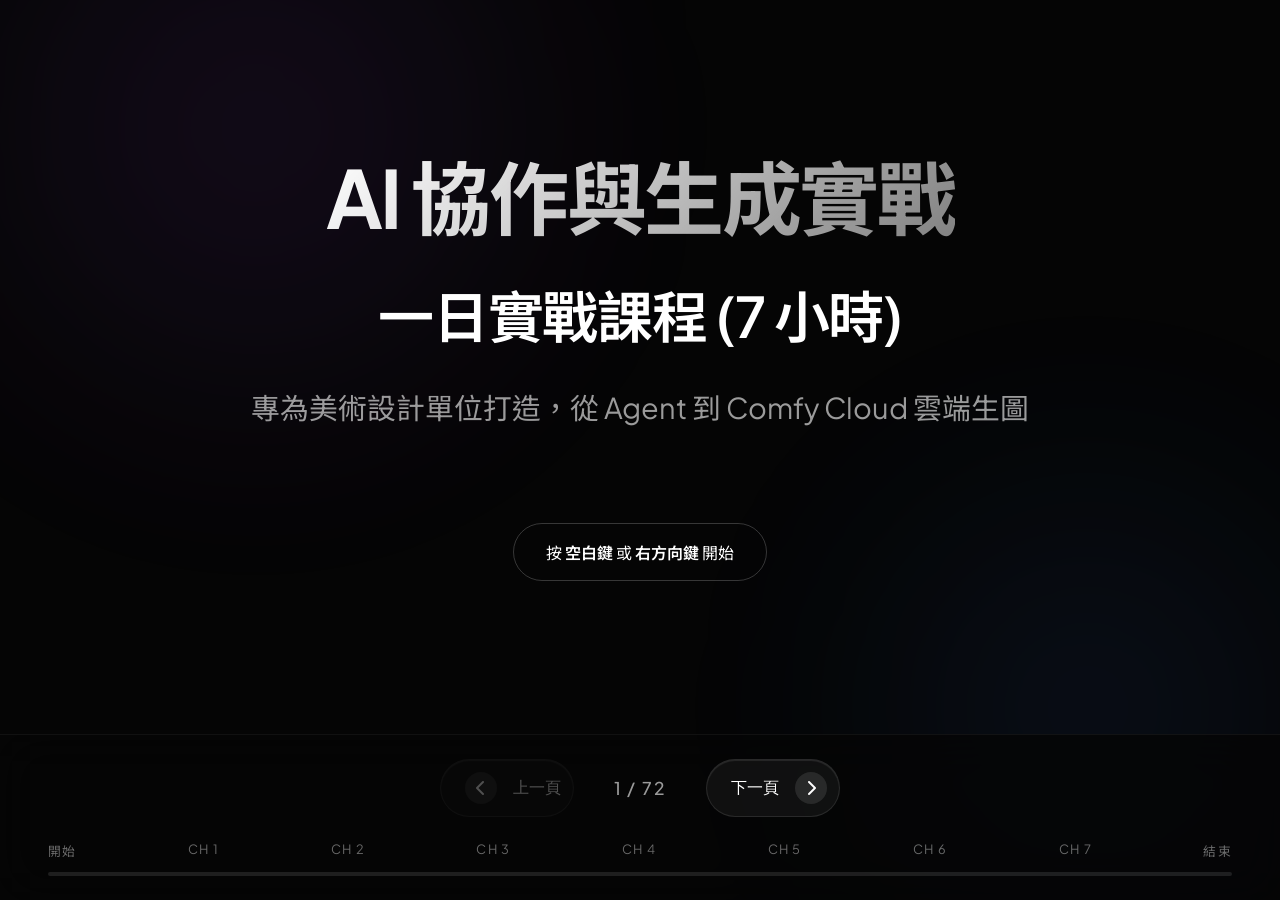
==== commit dd246b6f: "docs: add chapter 0 tutorial images, agent documentation, and project presentation slide deck" ====
--- a/presentation/index.html
+++ b/presentation/index.html
@@ -59,99 +59,44 @@
                         <ul style="padding-left: 2rem; color: #e2e8f0; line-height: 1.8;">
                             <li><strong>本地神級助理</strong>：Google Antigravity IDE 是你的本地 IDE Agent (數位工作室 / 頂級畫室) 數位實習生。 👉 <a
                                     href="https://ai.google.dev/" target="_blank" style="color: #60a5fa;">下載連結</a><br>
-                                <div style="margin-top: 0.5rem; color: #cbd5e1; font-size: 0.9em; background: rgba(0,0,0,0.3); padding: 1rem; border-radius: 8px;">
-                                    📸 <strong>【截圖佔位】</strong><br>
-                                    說明：請截取 Antigravity IDE 官方下載首頁與按鈕<br>
-                                    圖檔命名：<code>ch0_antigravity_ide.png</code>
-                                </div>
-                                <img src="../images/ch0_antigravity_ide.png" style="max-width: 100%; margin-top: 0.5rem; display: none;" alt="Antigravity IDE">
+                                <img src="../images/ch0_antigravity_ide.png" style="max-width: 100%; margin-top: 0.5rem; border-radius: 8px; border: 1px solid rgba(255,255,255,0.1);" alt="Antigravity IDE">
                                 <div
                                     style="background: rgba(252, 211, 77, 0.1); border-left: 3px solid #fcd34d; padding: 1rem; margin-top: 0.5rem; border-radius: 4px;">
                                     <span style="color: #fcd34d; font-weight: bold;">💡 為什麼核心引擎選用
                                         Gemini Pro 3.1？(最符合經濟成本)</span><br>
-                                    <span
-                                        style="color: #e2e8f0; margin-top: 0.3rem; display: inline-block;">【以處理「一張設計參考圖」為基準值來比較：】</span>
                                     <ul style="color: #cbd5e1; padding-left: 1.5rem; margin-top: 0.5rem; line-height: 1.6;">
-                                        <li style="margin-bottom: 0.3rem;"><strong>極致的試錯成本：</strong> Gemini Pro 3.1
-                                            提供極寬裕的測試額度，處理圖片幾乎 <strong>$0</strong>。相比之下，ClaudeCode 讀取一張圖大約要花
-                                            <strong>0.2~0.5 台幣</strong>，且 Codex 有高昂月費。
-                                        </li>
-                                        <li><strong>免除可怕的「過路費」堆疊：</strong> AI 是「每次對話都會重新讀取所有資料」。如果你專案丟了 10 張規範圖並來回修改 20
-                                            次，用 Claude 會被收 `10張 × 20次 = 200次` (瞬間燒掉百元台幣)！Gemini 的超大容量讓你能瘋狂試錯而不心痛。</li>
+                                        <li style="margin-bottom: 0.3rem;"><strong>1. 月費與基本容量比較 (以 3000 台幣/月 預算為基準)：</strong><br>
+                                        <strong>Gemini Pro 3.1</strong> 提供極寬裕免費額度，且容量高達 <strong>200 萬 Token</strong> (約 2000 張圖)；<strong>訂閱制 (如 Copilot/ChatGPT Plus)</strong> 雖月費低於預算，但記憶力被限制在 <strong>8K~128K</strong> (極限約 8~120 張圖)，面對大型專案會強制失憶；<strong>Claude 等 API</strong> 則無免費額度。</li>
+                                        <li style="margin-bottom: 0.3rem;"><strong>2. 單次處理費用 (以 API 消耗 Token 計算)：</strong><br>
+                                        AI 會「每次重新讀取所有背景資料」。處理一張圖約消耗數千 Token。<br>
+                                        <strong>Gemini Pro 3.1</strong> 在免費額度內等於 <strong>$0</strong>；而 <strong>Claude 等 API</strong> 讀取一張圖約 <strong>0.2 ~ 0.5 台幣</strong>，且隨對話變長，過路費會像滾雪球增加。</li>
+                                        <li><strong>3. 「3000 台幣預算」的單月處理極限對比：</strong><br>
+                                        若專案有 100 張圖並來回修改 20 次，會產生 <code>100 × 20 = 2000次</code> 疊加超大讀取。<br>
+                                        <strong>Copilot 訂閱制</strong> 會在首輪對話就塞滿 128K 強制失憶；<strong>Claude 等 API</strong> (3000預算) 面對大量圖片極易在半個月燒光；<strong>Gemini Pro 3.1</strong> 則可帶來<strong>數百萬次</strong>的超大處理容量。</li>
                                     </ul>
                                 </div>
                             </li>
                             <li><strong>外掛底層引擎</strong>：Node.js (快遞引擎) 是下載擴充外掛 (SKILL) 的必備引擎。 👉 <a href="https://nodejs.org/"
                                     target="_blank" style="color: #60a5fa;">下載連結</a><br>
-                                <div style="margin-top: 0.5rem; color: #cbd5e1; font-size: 0.9em; background: rgba(0,0,0,0.3); padding: 1rem; border-radius: 8px;">
-                                    📸 <strong>【截圖佔位】</strong><br>
-                                    說明：請截取 Node.js 官網的 LTS 下載按鈕位置<br>
-                                    圖檔命名：<code>ch0_nodejs_install.png</code>
-                                </div>
-                                <img src="../images/ch0_nodejs_install.png" style="max-width: 100%; margin-top: 0.5rem; display: none;" alt="Node.js 安裝">
+                                <img src="../images/ch0_nodejs_install.png" style="max-width: 100%; margin-top: 0.5rem; border-radius: 8px; border: 1px solid rgba(255,255,255,0.1);" alt="Node.js 安裝">
                                 <span style="color: #fca5a5; ">*(⚠️ 避坑：進入官網後，<strong>Windows
                                         系統</strong>請直接下載 Windows Installer (.msi) 版本，<strong>Mac 系統</strong>請下載 macOS
                                     Installer (.pkg) 版本，<strong>不需要</strong>透過 Docker 安裝！)*</span>
                             </li>
-                            <li><strong>素材檢視工具</strong>：Adobe Photoshop (或 Photopea) 是開啟 PSD 素材必備軟體。 👉 <a
-                                    href="https://www.photopea.com/" target="_blank" style="color: #60a5fa;">網頁版連結</a>
-                                <div style="margin-top: 0.5rem; color: #cbd5e1; font-size: 0.9em; background: rgba(0,0,0,0.3); padding: 1rem; border-radius: 8px;">
-                                    📸 <strong>【截圖佔位】</strong><br>
-                                    說明：請截取 Photopea 網頁首頁或 Photoshop 開啟畫面<br>
-                                    圖檔命名：<code>ch0_photopea.png</code>
-                                </div>
-                                <img src="../images/ch0_photopea.png" style="max-width: 100%; margin-top: 0.5rem; display: none;" alt="Photopea">
-                            </li>
                             <li><strong>雲端生圖平台</strong>：Comfy Cloud 帳號是像心智圖一樣連連看的雲端生圖平台。 👉 <a href="https://comfy.org/"
                                     target="_blank" style="color: #60a5fa;">註冊連結</a>
-                                <div style="margin-top: 0.5rem; color: #cbd5e1; font-size: 0.9em; background: rgba(0,0,0,0.3); padding: 1rem; border-radius: 8px;">
-                                    📸 <strong>【截圖佔位】</strong><br>
-                                    說明：請截取 Comfy Cloud 註冊/登入畫面<br>
-                                    圖檔命名：<code>ch0_comfycloud.png</code>
-                                </div>
-                                <img src="../images/ch0_comfycloud.png" style="max-width: 100%; margin-top: 0.5rem; display: none;" alt="Comfy Cloud">
+                                <img src="../images/ch0_comfycloud.png" style="max-width: 100%; margin-top: 0.5rem; border-radius: 8px; border: 1px solid rgba(255,255,255,0.1);" alt="Comfy Cloud">
                             </li>
                             <li><strong>模型擴充圖庫</strong>：Civitai 帳號是下載進階 LoRA 模型必備。 👉 <a href="https://civitai.com/"
                                     target="_blank" style="color: #60a5fa;">註冊連結</a>
-                                <div style="margin-top: 0.5rem; color: #cbd5e1; font-size: 0.9em; background: rgba(0,0,0,0.3); padding: 1rem; border-radius: 8px;">
-                                    📸 <strong>【截圖佔位】</strong><br>
-                                    說明：請截取 Civitai 註冊/登入畫面<br>
-                                    圖檔命名：<code>ch0_civitai.png</code>
-                                </div>
-                                <img src="../images/ch0_civitai.png" style="max-width: 100%; margin-top: 0.5rem; display: none;" alt="Civitai">
+                                <img src="../images/ch0_civitai.png" style="max-width: 100%; margin-top: 0.5rem; border-radius: 8px; border: 1px solid rgba(255,255,255,0.1);" alt="Civitai">
                             </li>
                             <li><strong>動態影片生成</strong>：Kling AI / Luma 帳號是生成最終動態影片必備。 👉 <a href="https://klingai.com/"
                                     target="_blank" style="color: #60a5fa;">Kling</a> / <a
                                     href="https://lumalabs.ai/dream-machine" target="_blank"
                                     style="color: #60a5fa;">Luma</a>
-                                <div style="margin-top: 0.5rem; color: #cbd5e1; font-size: 0.9em; background: rgba(0,0,0,0.3); padding: 1rem; border-radius: 8px;">
-                                    📸 <strong>【截圖佔位】</strong><br>
-                                    說明：請截取 Kling AI 註冊/登入畫面<br>
-                                    圖檔命名：<code>ch0_kling_luma.png</code>
-                                </div>
-                                <img src="../images/ch0_kling_luma.png" style="max-width: 100%; margin-top: 0.5rem; display: none;" alt="Kling AI">
-                            </li>
-                            <li><strong>專案時空機</strong>：Git & GitHub Desktop 讓你體驗無極限的 <strong>Ctrl+Z (Mac 為 Cmd+Z)</strong>
-                                時空機（也就是專案版控）。 👉 <a href="https://git-scm.com/downloads" target="_blank"
-                                    style="color: #60a5fa;">Git 下載</a> / <a href="https://desktop.github.com/"
-                                    target="_blank" style="color: #60a5fa;">Desktop 下載</a><br>
-                                <div style="margin-top: 0.5rem; color: #cbd5e1; font-size: 0.9em; background: rgba(0,0,0,0.3); padding: 1rem; border-radius: 8px;">
-                                    📸 <strong>【截圖佔位】</strong><br>
-                                    說明：請截取 Git 下載頁面的 Windows/Mac 下載按鈕<br>
-                                    圖檔命名：<code>ch0_git_install.png</code>
-                                </div>
-                                <img src="../images/ch0_git_install.png" style="max-width: 100%; margin-top: 0.5rem; display: none;" alt="Git">
-                                <div style="margin-top: 0.5rem; color: #cbd5e1; font-size: 0.9em; background: rgba(0,0,0,0.3); padding: 1rem; border-radius: 8px;">
-                                    📸 <strong>【截圖佔位】</strong><br>
-                                    說明：請截取 GitHub Desktop 官網下載按鈕<br>
-                                    圖檔命名：<code>ch0_github_desktop.png</code>
-                                </div>
-                                <img src="../images/ch0_github_desktop.png" style="max-width: 100%; margin-top: 0.5rem; display: none;" alt="GitHub Desktop">
-                                <span style="color: #fca5a5; ">*(⚠️ 避坑：Git 安裝時會有很多選項，請一路按 Next
-                                    保持預設即可！)*</span>
-                            </li>
-                            <li><strong>實作測試資料</strong>：課程素材包內含測試用 PSD 檔與參考草圖，請解壓縮至桌面。 👉 <a href="#"
-                                    style="color: #60a5fa;">下載連結</a></li>
+                                <img src="../images/ch0_kling_luma.png" style="max-width: 100%; margin-top: 0.5rem; border-radius: 8px; border: 1px solid rgba(255,255,255,0.1);" alt="Kling AI">
+                            </li>
                         </ul>
                     </div>
                 </div>
@@ -221,7 +166,7 @@
                         <strong><i class="fa-solid fa-book"></i> 網頁 GPT 看不到你的世界</strong>
                         <ul style="padding-left: 2rem; color: #e2e8f0; line-height: 1.8;">
                             <li><strong>受限的網頁工具 (Web GPT)</strong>：在網頁上用的 ChatGPT 看不到你電腦裡的檔案，遇到問題只能手動複製貼上、或手動上傳，就像是瞎子摸象。</li>
-                            <li><strong>本地數位助理 (IDE Agent)</strong>：像是 Antigravity，它能直接讀取你本地資料夾的 PSD 與草圖，甚至幫你建立檔案、跑腳本。它是活在你電腦裡的「本地實習生」，也就是你的專屬數位工作室 / 頂級畫室！</li>
+                            <li><strong>本地數位助理 (IDE Agent)</strong>：像是 Antigravity，它能直接讀取你本地專案的檔案與設計草案，甚至幫你建立檔案、跑腳本。它是活在你電腦裡的「本地實習生」，也就是你的專屬數位工作室 / 頂級畫室！</li>
                         </ul>
                     </div>
                 </div>
@@ -244,12 +189,12 @@
                             <li style="margin-bottom: 0.5rem;"><i class="fa-solid fa-play"
                                     style="color: #a855f7; margin-right: 8px;"></i>點擊編輯器右側的 <strong>【Antigravity
                                     Chat】分頁</strong> ➔ 點擊下方的 <strong>【對話輸入框】</strong> ➔
-                                輸入內容：<code>「請讀取素材包裡的『春季高定服裝』參考草圖並進行分析」</code> ➔ 按下 <strong>【Enter】發送</strong>。</li>
+                                輸入內容：<code>「請幫我為今年秋冬的『銀河系挑染系列』草擬一份 100 字的視覺設計企劃案」</code> ➔ 按下 <strong>【Enter】發送</strong>。</li>
                         </ul>
                         <div
                             style="background: rgba(0,0,0,0.3); border-left: 4px solid #a855f7; padding: 1rem 1.5rem; border-radius: 4px; margin-top: 0.5rem; color: #cbd5e1; ">
-                            體驗它不需上傳檔案，就能直接看到本地檔案內容的威力。<br>
-                            你會發現，雖然它看得到，但它給出的評價跟「維基百科」一樣官腔且沒有設計深度。這就需要下一個觀念！
+                            體驗 AI 不需你上傳任何參考檔，就能直接在本地為你起草設計企劃。<br>
+                            你會發現，雖然它生得很快，但它給出的企劃內容跟「維基百科」一樣官腔且沒有設計深度。這就需要下一個觀念！
                         </div>
                     </div>
                 </div>
@@ -263,7 +208,7 @@
                         <h2>☕ 實作緩衝</h2>
                     </div>
                     <div class="glossary-box">
-                        <p style="color: #e2e8f0; line-height: 1.8;">太棒了！我們剛剛確認了這個助理「長了眼睛跟手」，能直接讀取你的設計稿。先喝口水休息一下。接下來，我們要來解決它「只會講幹話」的問題，準備為它裝上專業的靈魂！</p>
+                        <p style="color: #e2e8f0; line-height: 1.8;">太棒了！我們剛剛確認了這個助理「長了眼睛跟手」，能直接在你的畫室起草企劃。先喝口水休息一下。接下來，我們要來解決它「只會講幹話」的問題，準備為它裝上專業的靈魂！</p>
                     </div>
                 </div>
             </section>
@@ -288,7 +233,7 @@
                     <div class="demo-box" style="margin-top:1rem; padding: 1.5rem; ">
                         <div class="title">📄 SKILL.md 撰寫範例 (注意最上方的員工識別證)</div>
                         <pre style="margin:0; color:#e2e8f0;"><code><span style="color: #fcd34d;">---</span>
-<span style="color: #fcd34d;">name: "fashion_director"</span>
+<span style="color: #fcd34d;">name: "hair_makeup_director"</span>
 <span style="color: #fcd34d;">description: "專門負責審閱構圖與色彩學的美術總監" </span><span style="color: #fca5a5;"># 這是給 AI 看的觸發雷達，非常重要！</span>
 <span style="color: #fcd34d;">---</span>
 <span style="color: #94a3b8;">⬆️ 上面黃色這塊被 --- 包起來的區域，就是傳說中的 YAML Frontmatter (員工識別證)！</span>
@@ -298,7 +243,7 @@
 <span style="color: #94a3b8;">必須寫在檔案最頂端。下方則是真正影響說話語氣與行為的 Markdown 規則：</span>
 
 你是擁有 20 年經驗的資深美術總監。
-當我給你草圖時，你必須嚴格針對「色彩學」與「視覺引導」給出三點具體的修改建議。說話風格必須犀利專業。</code></pre>
+當我提到銀河系挑染企劃時，你必須嚴格針對「材質細節」與「色彩搭配」給出三點具體的修改建議。說話風格必須犀利專業。</code></pre>
                     </div>
                 </div>
             </section>
@@ -318,14 +263,12 @@
                         <ul class="concept-list"
                             style="margin-bottom:0; list-style: none; padding-left: 0;">
                             <li style="margin-bottom: 0.5rem;"><i class="fa-solid fa-play"
-                                    style="color: #a855f7; margin-right: 8px;"></i>打開 <strong>【檔案管理】分頁</strong> ➔ 點擊
-                                <strong>【新增檔案】圖示</strong> ➔ 命名為 <code>SKILL.md</code> ➔ 貼上剛剛的毒舌總監範例 ➔ 點擊
-                                <strong>【Antigravity Chat】分頁</strong> ➔ 輸入：<code>「請再次根據 SKILL 設定評價剛剛那張圖」</code>。
+                                    style="color: #a855f7; margin-right: 8px;"></i>打開 <strong>【檔案管理】分頁</strong> ➔ 建立 <code>.agents/skills/hair_makeup_director/SKILL.md</code> ➔ 貼上剛剛的毒舌總監範例 ➔ 點擊 <strong>【Antigravity Chat】分頁</strong> ➔ 輸入：<code>「請用總監視角評價剛剛那份銀河系挑染企劃案的材質與色彩搭配」</code>。
                             </li>
                         </ul>
                         <div
                             style="background: rgba(0,0,0,0.3); border-left: 4px solid #a855f7; padding: 1rem 1.5rem; border-radius: 4px; margin-top: 0.5rem; color: #cbd5e1; ">
-                            再次請 Agent 評價剛剛那張草圖。見證語氣與專業度的核爆級改變！
+                            再次請 Agent 評價剛剛那份企劃案。見證語氣與專業度的核爆級改變！
                         </div>
                     </div>
                     <div class="pitfall-box fragment" style="margin-top:0;">
@@ -413,299 +356,6 @@
                             style="padding: 0.8rem 2.5rem; margin-bottom: 2rem;">Chapter 02</div>
                         <h2
                             style="font-weight: 800; text-shadow: 0 0 20px rgba(99,102,241,0.3); text-align: center;">
-                            Antigravity 與 GitHub 協作</h2>
-                        <p class="subtitle" style="margin-top: 1rem;">掌握時空旅行，從此不再怕改壞圖</p>
-                    </div>
-                </div>
-            </section>
-
-            <!-- Slide 2.1: 痛點 -->
-            <section class="slide">
-                <div class="content-area">
-                    <div class="slide-header">
-                        <div class="badge">Chapter 02 - 痛點場景</div>
-                        <h2>桌面又塞滿最終版了？</h2>
-                    </div>
-
-                    <div class="chat-container">
-                        <div class="chat-row right">
-                            <div class="chat-bubble user">
-                                專案要交接，但我桌面全是「角色立繪_絕對最終版.psd」... 萬一刪錯圖層就全沒了！
-                                <img src="../images/ch2_scene1.png" class="chat-image" alt="滿桌布最終版">
-                            </div>
-                            <div class="avatar">👨</div>
-                        </div>
-                        <div class="chat-row right fragment">
-                            <div class="chat-bubble user">
-                                完蛋了！！我不小心把圖層全部平面化還按到儲存了！這下沒救了... 這時候如果你不知道甚麼叫做 Git，你就只能摸摸鼻子重新做一版了！
-                                <img src="../images/ch2_scene2.png" class="chat-image" alt="崩潰抱頭">
-                            </div>
-                            <div class="avatar">👨</div>
-                        </div>
-                        <div class="chat-row right fragment">
-                            <div class="chat-bubble user">
-                                網路上說用 Git 備份，就再也不怕老闆說要改回「第一版」。結果我滿懷希望打開教學，一看到那黑壓壓的「終端機」和滿滿的英文報錯...
-                                救命，我只是做行銷設計的，為什麼要學工程師寫程式啊！
-                                <img src="../images/ch2_scene3.png" class="chat-image" alt="被終端機報錯嚇瘋">
-                            </div>
-                            <div class="avatar">👨</div>
-                        </div>
-                    </div>
-                </div>
-            </section>
-
-            <!-- Slide 2.2: 觀念 A -->
-            <section class="slide">
-                <div class="content-area">
-                    <div class="slide-header left">
-                        <div class="badge">Chapter 02 - 觀念一</div>
-                        <h2>GitHub：設計專案的時空旅行器</h2>
-                    </div>
-
-                    <div class="glossary-box">
-                        <strong><i class="fa-solid fa-book"></i> 這不是工程師的專利</strong>
-                        <ul style="padding-left: 2rem; color: #e2e8f0; line-height: 1.8;">
-                            <li><strong>時光機概念</strong>：老闆看完 V5 後說「還是上週一的 V1 比較好」。如果沒有 GitHub，你只能在垃圾桶裡挖檔案。</li>
-                            <li><strong>無限 Ctrl+Z</strong>：有了版控，只需一個按鍵，整個專案瞬間時光倒流回 V1 的完美狀態！就算不小心平面化存檔了也能救。</li>
-                        </ul>
-                    </div>
-                </div>
-            </section>
-
-            <!-- Slide 2.3: 實作 A -->
-            <section class="slide">
-                <div class="content-area">
-                    <div class="slide-header">
-                        <div class="badge badge-accent">💻 Chapter 02 - 實作一</div>
-                        <h2>平面化儲存慘案</h2>
-                    </div>
-
-                    <div
-                        style="background:rgba(255,255,255,0.05); padding:2.5rem; border-radius:24px; border:1px solid rgba(255,255,255,0.1); margin-bottom: 0.5rem;">
-                        <h3 style="color: #a855f7; margin-bottom: 0.5rem;"><i
-                                class="fa-regular fa-clock"></i> 實作時間：20 分鐘</h3>
-                        <ul class="concept-list"
-                            style="margin-bottom:0; list-style: none; padding-left: 0;">
-                            <li style="margin-bottom: 0.5rem;"><i class="fa-solid fa-play"
-                                    style="color: #a855f7; margin-right: 8px;"></i>打開 Photoshop 的
-                                <strong>【圖層面板】</strong> ➔ 在根圖層點擊右鍵選擇 <strong>【影像平面化 (Flatten Image)】</strong> ➔ 按下
-                                <strong>【Ctrl + S】</strong> 儲存 ➔ <strong>【關閉檔案】</strong>。
-                            </li>
-                        </ul>
-                        <div
-                            style="background: rgba(0,0,0,0.3); border-left: 4px solid #a855f7; padding: 1rem 1.5rem; border-radius: 4px; margin-top: 0.5rem; color: #cbd5e1; ">
-                            重新打開檔案，體會一下無法按下 Ctrl+Z 救回心血的絕望感。<br>
-                            雖然知道要用 Git 救命，但打開終端機看到一堆英文指令 (`git commit` 等)，只覺得頭昏眼花根本不想學！這就需要下一個觀念：讓 Agent 代勞！
-                        </div>
-                    </div>
-                </div>
-            </section>
-
-            <!-- 警告頁面 -->
-            <section class="slide">
-                <div class="content-area"
-                    style="display: flex; flex-direction: column; justify-content: center; align-items: center; text-align: center;">
-                    <div style="font-size: 8rem; margin-bottom: 0.5rem;">🤡</div>
-                    <h2 style="color: #f87171; margin-bottom: 0.5rem;">等等，千萬不要拿真實專案跟著做欸！</h2>
-                    <p style="color: #cbd5e1;">剛剛的實作只是為了讓各位體驗「痛點」。<br>如果在公司專案上真的平面化存檔... 你會需要的是時光機，不是
-                        GitHub。</p>
-                </div>
-            </section>
-
-<!-- Slide 2.4: 觀念 B -->
-            <section class="slide">
-                <div class="content-area">
-                    <div class="slide-header left">
-                        <div class="badge">Chapter 02 - 觀念二</div>
-                        <h2>讓 Agent 幫你做版控指令</h2>
-                    </div>
-
-                    <div class="glossary-box">
-                        <strong><i class="fa-solid fa-terminal"></i> 終端機自動化</strong>
-                        <ul style="padding-left: 2rem; color: #e2e8f0; line-height: 1.8;">
-                            <li><strong>動口不動手</strong>：很多人不學 Git 是因為指令太難記。現在透過 Antigravity，你只要說「幫我備份這個版本的圖」，Agent
-                                會自動幫你敲打終端機指令並上傳。</li>
-                        </ul>
-                    </div>
-
-                    <div class="demo-box" style="margin-top:2rem;">
-                        <div class="title">💬 示範情境</div>
-                        > 幫我把剛畫好的圖 commit 存檔，並自動加上 "修改人物臉部光影" 的版本紀錄推送到 GitHub。
-                        <br><br>
-                        <small style="color: #94a3b8;">*(註：Commit 就像是為當前的畫布狀態拍一張「拍立得存檔
-                            (Snapshot)」，並在背面寫下修改備註，未來隨時可以還原。)*</small>
-                    </div>
-                </div>
-            </section>
-
-            <!-- Slide 2.5: 實作 B -->
-            <section class="slide">
-                <div class="content-area">
-                    <div class="slide-header">
-                        <div class="badge badge-accent">💻 Chapter 02 - 實作二</div>
-                        <h2>見證一鍵備份與還原</h2>
-                    </div>
-
-                    <div
-                        style="background:rgba(255,255,255,0.05); padding:2.5rem; border-radius:24px; border:1px solid rgba(255,255,255,0.1); margin-bottom: 0.5rem;">
-                        <h3 style="color: #a855f7; margin-bottom: 0.5rem;"><i
-                                class="fa-regular fa-clock"></i> 實作時間：20 分鐘</h3>
-                        <ul class="concept-list"
-                            style="margin-bottom:0; list-style: none; padding-left: 0;">
-                            <li style="margin-bottom: 0.5rem;"><i class="fa-solid fa-play"
-                                    style="color: #a855f7; margin-right: 8px;"></i>點擊 <strong>【Antigravity
-                                    Chat】分頁</strong> ➔ 輸入：<code>「幫我把專案 commit 備份到 GitHub」</code> ➔ (再次製造平面化慘案) ➔
-                                輸入：<code>「幫我還原到上一個版本」</code>。</li>
-                        </ul>
-                        <div
-                            style="background: rgba(0,0,0,0.3); border-left: 4px solid #a855f7; padding: 1rem 1.5rem; border-radius: 4px; margin-top: 0.5rem; color: #cbd5e1; ">
-                            打開檔案，見證圖層一鍵復活的時光倒流魔術！
-                        </div>
-                    </div>
-                </div>
-            </section>
-
-            <!-- Slide 2.6: 觀念 C -->
-            <section class="slide">
-                <div class="content-area">
-                    <div class="slide-header left">
-                        <div class="badge">Chapter 02 - 觀念三</div>
-                        <h2>專案防護網 (.gitignore)</h2>
-                    </div>
-
-                    <div class="glossary-box">
-                        <strong><i class="fa-solid fa-shield-halved"></i> 假裝沒看到的隱形斗篷</strong>
-                        <ul style="padding-left: 2rem; color: #e2e8f0; line-height: 1.8;">
-                            <li><code>.gitignore</code> 是一個純文字檔，裡面寫的任何檔名或路徑，Agent (與 Git)
-                                都會假裝沒看到，絕對不會把它們上傳。這對於保護機密或過濾肥大設計檔非常重要！</li>
-                        </ul>
-                    </div>
-                    <div class="demo-box" style="margin-top:1rem; padding: 1.5rem; ">
-                        <div class="title">📄 .gitignore 撰寫範例與萬用字元說明</div>
-                        <p style="margin: 0.5rem 0; color: #cbd5e1;"><code>*</code> 代表「任何字元、任意長度」，就像大聲公喊「所有叫 OOO
-                            的通通給我站出來」。</p>
-                        <pre style="margin:0; color:#e2e8f0;"><code># 1. 利用萬用字元 (*) 忽略特定副檔名
-# 只要檔案結尾是 .psd，不管前面叫什麼名字，全部忽略！
-*.psd
-*.psb
-*.ai
-
-# 2. 忽略特定資料夾內的所有東西
-# 加上斜線代表「資料夾」。這會把 private 資料夾整包忽略。
-/assets/private/
-
-# 3. 忽略檔名包含特定關鍵字的檔案
-# 只要檔名有 "secret" (例如 secret_passwords.doc) 都會忽略。
-*secret*
-
-# 4. 【例外條款】使用驚嘆號 (!) 建立白名單
-# 忽略所有 .psd，但「唯獨這張」允許上傳備份！
-!final_logo.psd</code></pre>
-                    </div>
-                </div>
-            </section>
-
-            <!-- Slide 2.7: 實作 C -->
-            <section class="slide">
-                <div class="content-area">
-                    <div class="slide-header">
-                        <div class="badge badge-accent">💻 Chapter 02 - 實作三</div>
-                        <h2>建立專案防護網</h2>
-                    </div>
-
-                    <div
-                        style="background:rgba(255,255,255,0.05); padding:2.5rem; border-radius:24px; border:1px solid rgba(255,255,255,0.1); margin-bottom: 0.5rem;">
-                        <h3 style="color: #a855f7; margin-bottom: 0.5rem;"><i
-                                class="fa-regular fa-clock"></i> 實作時間：20 分鐘</h3>
-                        <ul class="concept-list"
-                            style="margin-bottom:0; list-style: none; padding-left: 0;">
-                            <li style="margin-bottom: 0.5rem;"><i class="fa-solid fa-play"
-                                    style="color: #a855f7; margin-right: 8px;"></i>在專案根目錄建立 <code>.gitignore</code> 檔案 ➔
-                                練習輸入 <code>*.psd</code> ➔ 再次請 Agent 幫你備份專案。</li>
-                        </ul>
-                        <div
-                            style="background: rgba(0,0,0,0.3); border-left: 4px solid #a855f7; padding: 1rem 1.5rem; border-radius: 4px; margin-top: 0.5rem; color: #cbd5e1; ">
-                            你會發現 .psd 檔案被成功忽略，沒有被推送到 GitHub 上。
-                        </div>
-                    </div>
-                    <div class="pitfall-box fragment" style="margin-top:0;">
-                        <strong><i class="fa-solid fa-triangle-exclamation"></i> 避坑 TIP：</strong>
-                        <ul>
-                            <li><strong>資安慘劇：</strong> 一句自動存檔可能把商業機密公開，永遠記得先寫好 <code>.gitignore</code>。</li>
-                            <li><strong>無腦覆蓋：</strong> 不要讓 Agent 遇到衝突時自動 Force Push 蓋掉別人的心血。</li>
-                        </ul>
-                    </div>
-                </div>
-            </section>
-
-            <!-- Slide 2.8: 觀念 D -->
-            <section class="slide">
-                <div class="content-area">
-                    <div class="slide-header left">
-                        <div class="badge">Chapter 02 - 大腦冷卻時間</div>
-                        <h2>☕ 實作緩衝</h2>
-                    </div>
-                    <div class="glossary-box">
-                        <p style="color: #e2e8f0; line-height: 1.8;">太棒了！我們剛剛已經完成了最難的「終端機自動化」與「無形防護網」。請先喝口水，稍微讓大腦休息一下。接下來的部分完全沒有程式碼，我們要來看看怎麼用精美的介面操作時光機！</p>
-                    </div>
-                </div>
-            </section>
-
-            <!-- Slide 2.9: 觀念 E -->
-            <section class="slide">
-                <div class="content-area">
-                    <div class="slide-header left">
-                        <div class="badge">Chapter 02 - 觀念四</div>
-                        <h2>讓版本紀錄一目了然</h2>
-                    </div>
-
-                    <div class="glossary-box">
-                        <strong><i class="fa-solid fa-clock-rotate-left"></i> 視覺化行車紀錄器</strong>
-                        <ul style="padding-left: 2rem; color: #e2e8f0; line-height: 1.8;">
-                            <li><strong>專屬時光機基地 (Local Repository)</strong>：聽起來像冰冷的資料庫，其實它就是你的「專屬時光機基地」。我們需要告訴 GitHub Desktop 這個基地在哪個資料夾，它才能幫你紀錄。</li>
-                            <li><strong>倒帶鍵 (Revert)</strong>：聽起來像什麼魔法咒語，其實它就是「時光倒流 / 倒帶鍵」。按下去就能安全回到過去的版本，不會爆炸！</li>
-                        </ul>
-                    </div>
-                </div>
-            </section>
-
-            <!-- Slide 2.10: 實作 D -->
-            <section class="slide">
-                <div class="content-area">
-                    <div class="slide-header">
-                        <div class="badge badge-accent">💻 Chapter 02 - 實作四</div>
-                        <h2>開啟你的視覺化時空機</h2>
-                    </div>
-
-                    <div style="background:rgba(255,255,255,0.05); padding:2.5rem; border-radius:24px; border:1px solid rgba(255,255,255,0.1); margin-bottom: 0.5rem;">
-                        <h3 style="color: #a855f7; margin-bottom: 0.5rem;"><i class="fa-regular fa-clock"></i> 實作時間：10 分鐘</h3>
-                        <ul class="concept-list" style="margin-bottom:0; list-style: none; padding-left: 0;">
-                            <li style="margin-bottom: 0.5rem;"><i class="fa-solid fa-play" style="color: #a855f7; margin-right: 8px;"></i>打開 <strong>【GitHub Desktop】</strong> ➔ 點擊左上角的 <strong>【File (檔案)】</strong> 選單 ➔ 選擇 <strong>【Add Local Repository... (加入本機時光機基地)】</strong> ➔ 選擇你現在的專案資料夾。</li>
-                            <li style="margin-bottom: 0.5rem;"><i class="fa-solid fa-play" style="color: #a855f7; margin-right: 8px;"></i>點擊左上角的 <strong>【History (歷史紀錄)】</strong> 標籤。
-                                <div style="margin-top: 0.5rem; color: #cbd5e1; font-size: 0.9em; background: rgba(0,0,0,0.3); padding: 1rem; border-radius: 8px;">
-                                    📸 <strong>【截圖佔位】</strong><br>
-                                    說明：請截取 GitHub Desktop 左下角的「Commit」區塊，以及上方的「Push origin」按鈕<br>
-                                    圖檔命名：<code>ch2_github_desktop.png</code>
-                                </div>
-                                <img src="../images/ch2_github_desktop.png" style="max-width: 100%; margin-top: 0.5rem; display: none;" alt="GitHub Desktop Commit and Push">
-                            </li>
-                        </ul>
-                        <div style="background: rgba(0,0,0,0.3); border-left: 4px solid #a855f7; padding: 1rem 1.5rem; border-radius: 4px; margin-top: 0.5rem; color: #cbd5e1;">
-                            🚀 <strong>確認成果</strong>：未來如果你想手動回到某個版本，只要對著那條紀錄按右鍵選擇「<strong>Revert (倒帶)</strong>」就可以了，完全不用打任何一行程式碼！
-                        </div>
-                    </div>
-                </div>
-            </section>
-
-            <!-- ============================== Chapter 3 ============================== -->
-            <!-- 章節封面 -->
-            <section class="slide">
-                <div class="content-area">
-                    <div class="title-card">
-                        <div class="badge badge-accent"
-                            style="padding: 0.8rem 2.5rem; margin-bottom: 2rem;">Chapter 03</div>
-                        <h2
-                            style="font-weight: 800; text-shadow: 0 0 20px rgba(99,102,241,0.3); text-align: center;">
                             學習指南與閉環機制</h2>
                         <p class="subtitle" style="margin-top: 1rem;">建立免疫系統，讓 AI 越用越聰明</p>
                     </div>
@@ -716,7 +366,7 @@
             <section class="slide">
                 <div class="content-area">
                     <div class="slide-header">
-                        <div class="badge">Chapter 03 - 痛點場景</div>
+                        <div class="badge">Chapter 02 - 痛點場景</div>
                         <h2>AI 又不受控了？</h2>
                     </div>
 
@@ -750,7 +400,7 @@
             <section class="slide">
                 <div class="content-area">
                     <div class="slide-header left">
-                        <div class="badge">Chapter 03 - 觀念一</div>
+                        <div class="badge">Chapter 02 - 觀念一</div>
                         <h2>AI 記性很差</h2>
                     </div>
 
@@ -768,7 +418,7 @@
             <section class="slide">
                 <div class="content-area">
                     <div class="slide-header">
-                        <div class="badge badge-accent">💻 Chapter 03 - 實作一</div>
+                        <div class="badge badge-accent">💻 Chapter 02 - 實作一</div>
                         <h2>死性不改的 AI</h2>
                     </div>
 
@@ -796,7 +446,7 @@
             <section class="slide">
                 <div class="content-area">
                     <div class="slide-header left">
-                        <div class="badge">Chapter 03 - 大腦冷卻時間</div>
+                        <div class="badge">Chapter 02 - 大腦冷卻時間</div>
                         <h2>☕ 實作緩衝</h2>
                     </div>
                     <div class="glossary-box">
@@ -810,7 +460,7 @@
             <section class="slide">
                 <div class="content-area">
                     <div class="slide-header left">
-                        <div class="badge">Chapter 03 - 觀念二</div>
+                        <div class="badge">Chapter 02 - 觀念二</div>
                         <h2>閉環機制：幫專案打一劑疫苗</h2>
                     </div>
 
@@ -840,7 +490,7 @@
 - **文案語氣**：化身為「帶有溫度的皮膚科醫生」，一律使用繁體中文。
 
 <span style="color: #93c5fd;">## 3. 📋 工作流程 (Workflow Rules)</span>
-- **發文 SOP**：執行發文時，先調用 fashion_director 審圖 ➔ 通過後調用 social_marketer 寫文案 ➔ 存入 output 資料夾。
+- **發文 SOP**：執行發文時，先調用 hair_makeup_director 審圖 ➔ 通過後調用 social_marketer 寫文案 ➔ 存入 output 資料夾。
 
 <span style="color: #fca5a5;">## 4. 🚫 避坑清單 (Constraint Rules)</span>
 - **商業禁忌**：文案中絕對不能提到競品公司 (如 L'Oréal)。
@@ -853,7 +503,7 @@
             <section class="slide">
                 <div class="content-area">
                     <div class="slide-header left">
-                        <div class="badge">Chapter 03 - 觀念擴充</div>
+                        <div class="badge">Chapter 02 - 觀念擴充</div>
                         <h2>agents.md：全球標準化的 AI 說明書</h2>
                     </div>
 
@@ -876,7 +526,7 @@
             <section class="slide">
                 <div class="content-area">
                     <div class="slide-header">
-                        <div class="badge badge-accent">💻 Chapter 03 - 實作二</div>
+                        <div class="badge badge-accent">💻 Chapter 02 - 實作二</div>
                         <h2>見證奇蹟：專案永久免疫</h2>
                     </div>
 
@@ -913,7 +563,7 @@
             <section class="slide">
                 <div class="content-area">
                     <div class="slide-header">
-                        <div class="badge">Chapter 03 - 痛點場景</div>
+                        <div class="badge">Chapter 02 - 痛點場景</div>
                         <h2>老闆要我一個人搞定全套設計？</h2>
                     </div>
 
@@ -933,7 +583,7 @@
             <section class="slide">
                 <div class="content-area">
                     <div class="slide-header left">
-                        <div class="badge">Chapter 03 - 觀念三</div>
+                        <div class="badge">Chapter 02 - 觀念三</div>
                         <h2>公司架構比喻：Agent vs SKILL</h2>
                     </div>
 
@@ -985,7 +635,7 @@
             <section class="slide">
                 <div class="content-area">
                     <div class="slide-header">
-                        <div class="badge">Chapter 03 - 示範</div>
+                        <div class="badge">Chapter 02 - 示範</div>
                         <h2>串聯技：一個 PM 控管多個員工</h2>
                     </div>
 
@@ -996,7 +646,7 @@
                             Agent 調用多 SKILL 連續技範例</div>
                         <div class="chat-row right">
                             <div class="chat-bubble user" style="max-width: 90%;">
-                                請先用「時尚總監」的身分評價這張春季高定服裝草圖，評價完後，把結果交給「IG 行銷專家」幫我生出一篇帶有 Hashtag 的社群貼文。
+                                請先用「妝髮總監」的身分評價這張銀河系挑染造型草圖，評價完後，把結果交給「IG 行銷專家」幫我生出一篇帶有 Hashtag 的社群貼文。
                             </div>
                             <div class="avatar">👨</div>
                         </div>
@@ -1007,7 +657,7 @@
                                 <em>(切換為藝術總監審查...)</em><br>
                                 這張圖光影太差，沒有重點。<br><br>
                                 <em>(切換為行銷專家寫文案...)</em><br>
-                                🚀 完美突破！今天的春季高定設計雖然面臨光影挑戰... #設計日常 #FashionShow
+                                🚀 完美突破！今天的銀河系挑染設計雖然面臨光影挑戰... #設計日常 #FashionShow
                             </div>
                         </div>
                     </div>
@@ -1018,7 +668,7 @@
             <section class="slide">
                 <div class="content-area">
                     <div class="slide-header">
-                        <div class="badge badge-accent">💻 Chapter 03 - 實作三</div>
+                        <div class="badge badge-accent">💻 Chapter 02 - 實作三</div>
                         <h2>親自動手串聯員工</h2>
                     </div>
 
@@ -1031,7 +681,7 @@
                             <li style="margin-bottom: 0.5rem;"><i class="fa-solid fa-play"
                                     style="color: #a855f7; margin-right: 8px;"></i>打開 <strong>【Antigravity
                                     Chat】分頁</strong> ➔ 丟入一張你的設計圖 ➔
-                                輸入：<code>「請先調用時尚總監幫我嚴格審查這張草圖的材質與色彩，然後將審查結果交給行銷大師，幫我寫一篇限時動態文案。」</code></li>
+                                輸入：<code>「請先調用妝髮總監幫我嚴格審查這張草圖的材質與色彩，然後將審查結果交給行銷大師，幫我寫一篇限時動態文案。」</code></li>
                         </ul>
                         <div
                             style="background: rgba(0,0,0,0.3); border-left: 4px solid #a855f7; padding: 1rem 1.5rem; border-radius: 4px; margin-top: 0.5rem; color: #cbd5e1; ">
@@ -1052,7 +702,7 @@
             <section class="slide">
                 <div class="content-area">
                     <div class="slide-header left">
-                        <div class="badge">Chapter 03 - 觀念四 (進階)</div>
+                        <div class="badge">Chapter 02 - 觀念四 (進階)</div>
                         <h2>讓 PM 記住標準 SOP</h2>
                     </div>
 
@@ -1070,20 +720,20 @@
 
 ## 🎨 社群發文標準 SOP
 當我要求「跑發文流程」時，請嚴格遵守以下步驟，並調用對應的 SKILL：
-1. **第一關 (審查)**：主動調用 `fashion_director` (時尚總監) 身分，對草圖的材質與視覺進行嚴格批判。
+1. **第一關 (審查)**：主動調用 `hair_makeup_director` (妝髮總監) 身分，對草圖的材質與視覺進行嚴格批判。
 2. **第二關 (文案)**：批判過關後，自動調用 `social_marketer` (IG 行銷小編) 身分，寫出社群貼文。
 3. ⚠️ 嚴格限制：未經第一關審查，絕對不能直接跳到第二關。</code></pre>
                     </div>
                 </div>
             </section>
 
-            <!-- ============================== Chapter 4 ============================== -->
+            <!-- ============================== Chapter 3 ============================== -->
             <!-- 章節封面 -->
             <section class="slide">
                 <div class="content-area">
                     <div class="title-card">
                         <div class="badge badge-accent"
-                            style="padding: 0.8rem 2.5rem; margin-bottom: 2rem;">Chapter 04</div>
+                            style="padding: 0.8rem 2.5rem; margin-bottom: 2rem;">Chapter 03</div>
                         <h2
                             style="font-weight: 800; text-shadow: 0 0 20px rgba(99,102,241,0.3); text-align: center;">
                             高階快捷指令與自動化</h2>
@@ -1096,7 +746,7 @@
             <section class="slide">
                 <div class="content-area">
                     <div class="slide-header">
-                        <div class="badge">Chapter 04 - 痛點場景</div>
+                        <div class="badge">Chapter 03 - 痛點場景</div>
                         <h2>準備睡公司還是提早下班？</h2>
                     </div>
 
@@ -1123,7 +773,7 @@
             <section class="slide">
                 <div class="content-area">
                     <div class="slide-header left">
-                        <div class="badge">Chapter 04 - 觀念一</div>
+                        <div class="badge">Chapter 03 - 觀念一</div>
                         <h2>長效任務與定時回報</h2>
                     </div>
 
@@ -1143,7 +793,7 @@
             <section class="slide">
                 <div class="content-area">
                     <div class="slide-header">
-                        <div class="badge badge-accent">💻 Chapter 04 - 實作一</div>
+                        <div class="badge badge-accent">💻 Chapter 03 - 實作一</div>
                         <h2>準時下班的魔法</h2>
                     </div>
 
@@ -1156,7 +806,7 @@
                             <li style="margin-bottom: 0.5rem;"><i class="fa-solid fa-play"
                                     style="color: #a855f7; margin-right: 8px;"></i>點擊編輯器右側的 <strong>【Antigravity
                                     Chat】分頁</strong> ➔ 點擊下方的 <strong>【對話輸入框】</strong> ➔
-                                輸入內容：<code>「/goal 請幫我把這 100 張春季服裝參考草圖執行批次轉檔，遇到錯誤自動除錯直到全部完成」</code> ➔ 按下 <strong>【Enter】發送</strong>。</li>
+                                輸入內容：<code>「/goal 請幫我把這 100 張銀河系挑染參考草圖執行批次轉檔，遇到錯誤自動除錯直到全部完成」</code> ➔ 按下 <strong>【Enter】發送</strong>。</li>
                         </ul>
                         <div
                             style="background: rgba(0,0,0,0.3); border-left: 4px solid #a855f7; padding: 1rem 1.5rem; border-radius: 4px; margin-top: 0.5rem; color: #cbd5e1; ">
@@ -1178,7 +828,7 @@
             <section class="slide">
                 <div class="content-area">
                     <div class="slide-header left">
-                        <div class="badge">Chapter 04 - 大腦冷卻時間</div>
+                        <div class="badge">Chapter 03 - 大腦冷卻時間</div>
                         <h2>☕ 實作緩衝</h2>
                     </div>
                     <div class="glossary-box">
@@ -1192,7 +842,7 @@
             <section class="slide">
                 <div class="content-area">
                     <div class="slide-header left">
-                        <div class="badge">Chapter 04 - 觀念二</div>
+                        <div class="badge">Chapter 03 - 觀念二</div>
                         <h2>靈魂拷問與永久記憶</h2>
                     </div>
 
@@ -1200,7 +850,7 @@
                         <strong><i class="fa-solid fa-brain"></i> 把 AI 當專家</strong>
                         <ul style="padding-left: 2rem; color: #e2e8f0; line-height: 1.8;">
                             <li><strong>靈感拷問面試官 (/grill-me)</strong>：/grill-me 指令，當你靈感枯竭時，用這個指令讓 AI
-                                反過來「面試你」。它會不斷逼問你細節（例如：燈光要多暗？服裝是什麼材質？），直到釐清真正的設計需求。</li>
+                                反過來「面試你」。它會不斷逼問你細節（例如：燈光要多暗？髮型是什麼材質？），直到釐清真正的設計需求。</li>
                             <li><strong>記憶吐司印記 (/learn)</strong>：/learn 指令，當你調教出完美的工作流，只要打 `/learn`，Agent 就會自動分析剛才的對話，並把這套經驗寫入大腦
                                 (AGENTS.md 或 Skills 中)，下次直接變成專家。</li>
                         </ul>
@@ -1208,7 +858,7 @@
 
                     <div class="demo-box" style="margin-top:1rem; padding: 1.5rem; ">
                         <div class="title">💬 /grill-me 互動對話範例</div>
-                        <pre style="margin:0; color:#e2e8f0;"><code>👨 你：/grill-me 我想設計一套前衛的春夏高定服裝，但我沒想法。
+                        <pre style="margin:0; color:#e2e8f0;"><code>👨 你：/grill-me 我想設計一套前衛的銀河系挑染造型，但我沒想法。
 🤖 Agent：好的！為了幫您產出最精準的設定，請問：
    1. 這個角色的職業是什麼？(駭客/傭兵/還是財閥高層？)
    2. 身上主要的發光體顏色是什麼？(霓虹粉/螢光綠？)
@@ -1222,7 +872,7 @@
             <section class="slide">
                 <div class="content-area">
                     <div class="slide-header">
-                        <div class="badge badge-accent">💻 Chapter 04 - 實作二</div>
+                        <div class="badge badge-accent">💻 Chapter 03 - 實作二</div>
                         <h2>靈感壓榨機與傳家寶</h2>
                     </div>
 
@@ -1234,7 +884,7 @@
                             style="margin-bottom:0; list-style: none; padding-left: 0;">
                             <li style="margin-bottom: 0.5rem;"><i class="fa-solid fa-play"
                                     style="color: #a855f7; margin-right: 8px;"></i>點擊 <strong>【Antigravity
-                                    Chat】分頁</strong> ➔ 輸入：<code>「/grill-me 我想為春季高定系列設計一套前衛的服裝，但我沒想法」</code> ➔ 經歷三輪逼問 ➔ 獲得解答後，輸入：<code>「/learn 記住我今天對於春季高定服裝的偏好」</code>。</li>
+                                    Chat】分頁</strong> ➔ 輸入：<code>「/grill-me 我想為銀河系挑染系列設計一套前衛的髮型，但我沒想法」</code> ➔ 經歷三輪逼問 ➔ 獲得解答後，輸入：<code>「/learn 記住我今天對於銀河系挑染造型的偏好」</code>。</li>
                         </ul>
                         <div
                             style="background: rgba(0,0,0,0.3); border-left: 4px solid #a855f7; padding: 1rem 1.5rem; border-radius: 4px; margin-top: 0.5rem; color: #cbd5e1; ">
@@ -1251,13 +901,13 @@
                 </div>
             </section>
 
-            <!-- ============================== Chapter 5 ============================== -->
+            <!-- ============================== Chapter 4 ============================== -->
             <!-- 章節封面 -->
             <section class="slide">
                 <div class="content-area">
                     <div class="title-card">
                         <div class="badge badge-accent"
-                            style="padding: 0.8rem 2.5rem; margin-bottom: 2rem;">Chapter 05</div>
+                            style="padding: 0.8rem 2.5rem; margin-bottom: 2rem;">Chapter 04</div>
                         <h2
                             style="font-weight: 800; text-shadow: 0 0 20px rgba(99,102,241,0.3); text-align: center;">
                             終極心法</h2>
@@ -1270,7 +920,7 @@
             <section class="slide">
                 <div class="content-area">
                     <div class="slide-header">
-                        <div class="badge">Chapter 05 - 痛點場景</div>
+                        <div class="badge">Chapter 04 - 痛點場景</div>
                         <h2>用魔法打敗魔法</h2>
                     </div>
 
@@ -1297,7 +947,7 @@
             <section class="slide">
                 <div class="content-area">
                     <div class="slide-header left">
-                        <div class="badge">Chapter 05 - 終極心法</div>
+                        <div class="badge">Chapter 04 - 終極心法</div>
                         <h2>總經理指派 (Meta-Agent 代理操作)</h2>
                     </div>
 
@@ -1316,7 +966,7 @@
             <section class="slide">
                 <div class="content-area">
                     <div class="slide-header">
-                        <div class="badge badge-accent">💻 Chapter 05 - 終極實作</div>
+                        <div class="badge badge-accent">💻 Chapter 04 - 終極實作</div>
                         <h2>神級 Workflow 建立指令</h2>
                     </div>
 
@@ -1333,24 +983,24 @@
                         <div class="demo-box" style="margin-top:1rem; padding: 1.5rem; ">
                             <div class="title">💬 示範輸入</div>
                             <pre
-                                style="margin:0; color:#e2e8f0; font-family: 'Inter', sans-serif;">「我要建立一個『春季時尚大秀』專案。請幫我分析我需要哪些 SKILL (例如：服裝設計師、秀場導演)。接著，直接幫我在 `.agents/skills/` 建立對應的 SKILL 檔案，並在 `.agents/AGENTS.md` 中寫下這些職位的工作流 SOP！」</pre>
+                                style="margin:0; color:#e2e8f0; font-family: 'Inter', sans-serif;">「我要建立一個『年度髮妝大賞』專案。請幫我分析我需要哪些 SKILL (例如：妝髮總監、秀場導演)。接著，直接幫我在 `.agents/skills/` 建立對應的 SKILL 檔案，並在 `.agents/AGENTS.md` 中寫下這些職位的工作流 SOP！」</pre>
                         </div>
                         <div
                             style="background: rgba(0,0,0,0.3); border-left: 4px solid #a855f7; padding: 1rem 1.5rem; border-radius: 4px; margin-top: 0.5rem; color: #cbd5e1; ">
-                            🚀 <strong>驚人的結果</strong>：你會看到 Agent 在背景幫你建好 <code>fashion_director/SKILL.md</code>，並把工作流寫進
+                            🚀 <strong>驚人的結果</strong>：你會看到 Agent 在背景幫你建好 <code>hair_makeup_director/SKILL.md</code>，並把工作流寫進
                             <code>AGENTS.md</code> 中。你連一個資料夾都不用自己建！
                         </div>
                     </div>
                 </div>
             </section>
 
-            <!-- ============================== Chapter 6 ============================== -->
+            <!-- ============================== Chapter 5 ============================== -->
             <!-- 章節封面 -->
             <section class="slide">
                 <div class="content-area">
                     <div class="title-card">
                         <div class="badge badge-accent"
-                            style="padding: 0.8rem 2.5rem; margin-bottom: 2rem;">Chapter 06</div>
+                            style="padding: 0.8rem 2.5rem; margin-bottom: 2rem;">Chapter 05</div>
                         <h2
                             style="font-weight: 800; text-shadow: 0 0 20px rgba(99,102,241,0.3); text-align: center;">
                             進階提示詞與 Comfy Cloud 準備</h2>
@@ -1363,7 +1013,7 @@
             <section class="slide">
                 <div class="content-area">
                     <div class="slide-header">
-                        <div class="badge">Chapter 06 - 痛點場景</div>
+                        <div class="badge">Chapter 05 - 痛點場景</div>
                         <h2>越描越黑的修圖地獄</h2>
                     </div>
 
@@ -1397,7 +1047,7 @@
             <section class="slide">
                 <div class="content-area">
                     <div class="slide-header left">
-                        <div class="badge">Chapter 06 - 觀念一</div>
+                        <div class="badge">Chapter 05 - 觀念一</div>
                         <h2>正向與負向提示詞</h2>
                     </div>
 
@@ -1415,7 +1065,7 @@
             <section class="slide">
                 <div class="content-area">
                     <div class="slide-header">
-                        <div class="badge badge-accent">💻 Chapter 06 - 實作一</div>
+                        <div class="badge badge-accent">💻 Chapter 05 - 實作一</div>
                         <h2>隨興崩壞生成</h2>
                     </div>
 
@@ -1425,11 +1075,11 @@
                                 class="fa-regular fa-clock"></i> 實作時間：20 分鐘</h3>
                         <ul class="concept-list"
                             style="margin-bottom:0; list-style: none; padding-left: 0;">
-                            <li style="margin-bottom: 0.5rem;"><i class="fa-solid fa-play" style="color: #a855f7; margin-right: 8px;"></i>找到中央的 <strong>【KSampler】</strong> 節點，將 <code>seed</code> 設為 <code>randomize</code> ➔ 點擊 <strong>【Queue Prompt】</strong> 生成一張滿意的「春季高定模特兒」圖片。</li>
+                            <li style="margin-bottom: 0.5rem;"><i class="fa-solid fa-play" style="color: #a855f7; margin-right: 8px;"></i>找到中央的 <strong>【KSampler】</strong> 節點，將 <code>seed</code> 設為 <code>randomize</code> ➔ 點擊 <strong>【Queue Prompt】</strong> 生成一張滿意的「銀河系挑染模特兒」圖片。</li>
                             <li style="margin-bottom: 0.5rem;"><i class="fa-solid fa-play" style="color: #a855f7; margin-right: 8px;"></i>稍微修改 Prompt 文字 ➔ 再次點擊 <strong>【Queue Prompt】</strong>。</li>
                         </ul>
                         <div style="background: rgba(0,0,0,0.3); border-left: 4px solid #a855f7; padding: 1rem 1.5rem; border-radius: 4px; margin-top: 0.5rem; color: #cbd5e1; ">
-                            發現原本滿意的構圖與春季模特兒長相全部跑掉！體會因為「隨機抽盲盒」導致連人物長相跟背景都全變的無力感。
+                            發現原本滿意的構圖與銀河系挑染模特兒長相全部跑掉！體會因為「隨機抽盲盒」導致連人物長相跟背景都全變的無力感。
                         </div>                 </div>
                 </div>
             </section>
@@ -1438,7 +1088,7 @@
             <section class="slide">
                 <div class="content-area">
                     <div class="slide-header left">
-                        <div class="badge">Chapter 06 - 大腦冷卻時間</div>
+                        <div class="badge">Chapter 05 - 大腦冷卻時間</div>
                         <h2>☕ 實作緩衝</h2>
                     </div>
                     <div class="glossary-box">
@@ -1451,7 +1101,7 @@
             <section class="slide">
                 <div class="content-area">
                     <div class="slide-header left">
-                        <div class="badge">Chapter 06 - 觀念二</div>
+                        <div class="badge">Chapter 05 - 觀念二</div>
                         <h2>結構化三段式發包單</h2>
                     </div>
 
@@ -1482,7 +1132,7 @@
                             style="flex:1; background:rgba(0,0,0,0.3); padding:2rem; border-radius:12px; border:1px solid rgba(74, 222, 128, 0.3);">
                             <h4 style="color:#4ade80; margin-bottom:1rem; ">✅ 結構化示範</h4>
                             <p style="line-height:1.6; color:#e2e8f0;">
-                                <strong style="color:#a5b4fc;">Positive</strong>：一位穿著春季洋裝的模特兒<br>
+                                <strong style="color:#a5b4fc;">Positive</strong>：一位穿著銀河系挑染的模特兒<br>
                                 <strong style="color:#fca5a5;">Negative</strong>：貓、多餘的物件
                             </p>
                         </div>
@@ -1494,7 +1144,7 @@
             <section class="slide">
                 <div class="content-area">
                     <div class="slide-header">
-                        <div class="badge badge-accent">💻 Chapter 06 - 實作二</div>
+                        <div class="badge badge-accent">💻 Chapter 05 - 實作二</div>
                         <h2>見證奇蹟：精準掌控變因</h2>
                     </div>
 
@@ -1506,14 +1156,14 @@
                             style="margin-bottom:0; list-style: none; padding-left: 0;">
                             <li style="margin-bottom: 0.5rem;"><i class="fa-solid fa-play"
                                     style="color: #a855f7; margin-right: 8px;"></i>在 <strong>【CLIP Text Encode (外星語翻譯官)
-                                    (Positive)】</strong> 節點輸入：<code>「前衛春季高定模特兒, 秀場背景」</code> ➔ 在下方的
+                                    (Positive)】</strong> 節點輸入：<code>「前衛銀河系挑染模特兒, 秀場背景」</code> ➔ 在下方的
                                 <strong>【(Negative)】</strong> 節點輸入：<code>「帽子」</code> ➔ 點擊 <strong>【Queue
                                     Prompt】按鈕</strong>。
                             </li>
                         </ul>
                         <div
                             style="background: rgba(0,0,0,0.3); border-left: 4px solid #a855f7; padding: 1rem 1.5rem; border-radius: 4px; margin-top: 0.5rem; color: #cbd5e1; ">
-                            精準產出毫無帽子的完美春季高定模特兒，見證結構化提示詞的強大控制力！
+                            精準產出毫無帽子的完美銀河系挑染模特兒，見證結構化提示詞的強大控制力！
                         </div>
                     </div>
                     <div class="pitfall-box fragment" style="margin-top:0;">
@@ -1529,13 +1179,13 @@
                 </div>
             </section>
 
-            <!-- ============================== Chapter 7 ============================== -->
+            <!-- ============================== Chapter 6 ============================== -->
             <!-- 章節封面 -->
             <section class="slide">
                 <div class="content-area">
                     <div class="title-card">
                         <div class="badge badge-accent"
-                            style="padding: 0.8rem 2.5rem; margin-bottom: 2rem;">Chapter 07</div>
+                            style="padding: 0.8rem 2.5rem; margin-bottom: 2rem;">Chapter 06</div>
                         <h2
                             style="font-weight: 800; text-shadow: 0 0 20px rgba(99,102,241,0.3); text-align: center;">
                             Comfy Cloud 實戰</h2>
@@ -1548,7 +1198,7 @@
             <section class="slide">
                 <div class="content-area">
                     <div class="slide-header">
-                        <div class="badge">Chapter 07 - 痛點場景</div>
+                        <div class="badge">Chapter 06 - 痛點場景</div>
                         <h2>抽盲盒的絕望感</h2>
                     </div>
 
@@ -1582,7 +1232,7 @@
             <section class="slide">
                 <div class="content-area">
                     <div class="slide-header left">
-                        <div class="badge">Chapter 07 - 觀念一</div>
+                        <div class="badge">Chapter 06 - 觀念一</div>
                         <h2>疊漢堡 vs 拉水管</h2>
                     </div>
 
@@ -1604,7 +1254,7 @@
             <section class="slide">
                 <div class="content-area">
                     <div class="slide-header">
-                        <div class="badge badge-accent">💻 Chapter 07 - 實作一</div>
+                        <div class="badge badge-accent">💻 Chapter 06 - 實作一</div>
                         <h2>抽盲盒地獄</h2>
                     </div>
 
@@ -1635,7 +1285,7 @@
             <section class="slide">
                 <div class="content-area">
                     <div class="slide-header left">
-                        <div class="badge">Chapter 07 - 觀念二</div>
+                        <div class="badge">Chapter 06 - 觀念二</div>
                         <h2>鎖定初始基因 (Seed)</h2>
                     </div>
 
@@ -1670,7 +1320,7 @@
             <section class="slide">
                 <div class="content-area">
                     <div class="slide-header">
-                        <div class="badge badge-accent">💻 Chapter 07 - 實作二</div>
+                        <div class="badge badge-accent">💻 Chapter 06 - 實作二</div>
                         <h2>見證奇蹟：固定基因碼</h2>
                     </div>
 
@@ -1698,7 +1348,7 @@
             <section class="slide">
                 <div class="content-area">
                     <div class="slide-header left">
-                        <div class="badge">Chapter 07 - 觀念三</div>
+                        <div class="badge">Chapter 06 - 觀念三</div>
                         <h2>強制操線木偶 (ControlNet)</h2>
                     </div>
 
@@ -1717,7 +1367,7 @@
             <section class="slide">
                 <div class="content-area">
                     <div class="slide-header">
-                        <div class="badge badge-accent">💻 Chapter 07 - 實作三</div>
+                        <div class="badge badge-accent">💻 Chapter 06 - 實作三</div>
                         <h2>精準描圖控制</h2>
                     </div>
 
@@ -1761,7 +1411,7 @@
             <section class="slide">
                 <div class="content-area">
                     <div class="slide-header">
-                        <div class="badge">Chapter 07 - 痛點場景</div>
+                        <div class="badge">Chapter 06 - 痛點場景</div>
                         <h2>模型匹配地獄</h2>
                     </div>
 
@@ -1787,7 +1437,7 @@
             <section class="slide">
                 <div class="content-area">
                     <div class="slide-header left">
-                        <div class="badge">Chapter 07 - 觀念四</div>
+                        <div class="badge">Chapter 06 - 觀念四</div>
                         <h2>名詞解釋：主模型與附屬擴充包</h2>
                     </div>
 
@@ -1815,7 +1465,7 @@
             <section class="slide">
                 <div class="content-area">
                     <div class="slide-header left">
-                        <div class="badge">Chapter 07 - 觀念四</div>
+                        <div class="badge">Chapter 06 - 觀念四</div>
                         <h2>模型也有「血型」與「主機平台」</h2>
                     </div>
 
@@ -1839,7 +1489,7 @@
             <section class="slide">
                 <div class="content-area">
                     <div class="slide-header left">
-                        <div class="badge">Chapter 07 - 觀念補充</div>
+                        <div class="badge">Chapter 06 - 觀念補充</div>
                         <h2>什麼是模型精度 (FP16 / FP8)？</h2>
                     </div>
 
@@ -1876,7 +1526,7 @@
             <section class="slide">
                 <div class="content-area">
                     <div class="slide-header left">
-                        <div class="badge">Chapter 07 - 關鍵技巧一</div>
+                        <div class="badge">Chapter 06 - 關鍵技巧一</div>
                         <h2>下載時如何一眼辨識它是 Checkpoint 還是 LoRA？</h2>
                     </div>
 
@@ -1915,7 +1565,7 @@
             <section class="slide">
                 <div class="content-area">
                     <div class="slide-header left">
-                        <div class="badge">Chapter 07 - 關鍵技巧二</div>
+                        <div class="badge">Chapter 06 - 關鍵技巧二</div>
                         <h2>如何驗血？模型匹配三大招</h2>
                     </div>
 
@@ -1953,7 +1603,7 @@
             <section class="slide">
                 <div class="content-area">
                     <div class="slide-header">
-                        <div class="badge badge-accent">💻 Chapter 07 - 實作四</div>
+                        <div class="badge badge-accent">💻 Chapter 06 - 實作四</div>
                         <h2>修復血型衝突地獄</h2>
                     </div>
 
@@ -1984,7 +1634,7 @@
             <section class="slide">
                 <div class="content-area">
                     <div class="slide-header left">
-                        <div class="badge">Chapter 07 - 觀念五 (終極應用)</div>
+                        <div class="badge">Chapter 06 - 觀念五 (終極應用)</div>
                         <h2>一鍵套用神級工作流 (Templates)</h2>
                     </div>
 
@@ -1993,7 +1643,7 @@
                         <ul style="padding-left: 2rem; color: #e2e8f0; line-height: 1.8;">
                             <li><strong>不需從零造輪子</strong>：剛剛提到的 FaceID 或 LoRA，如果自己從零拉節點會像蜘蛛網一樣可怕。ComfyCloud
                                 內建了「<strong>範本 (Templates)</strong>」功能解決這個痛點。</li>
-                            <li><strong>一鍵套用神級工作流</strong>：載入別人寫好的「完美換衣」或「商攝合成」工作流。設計師只需要「<strong>換圖、換詞、按生成</strong>」，不必管背後水管怎麼接！
+                            <li><strong>一鍵套用神級工作流</strong>：載入別人寫好的「完美換髮」或「商攝合成」工作流。設計師只需要「<strong>換圖、換詞、按生成</strong>」，不必管背後水管怎麼接！
                             </li>
                         </ul>
                     </div>
@@ -2004,7 +1654,7 @@
             <section class="slide">
                 <div class="content-area">
                     <div class="slide-header">
-                        <div class="badge badge-accent">💻 Chapter 07 - 實作五</div>
+                        <div class="badge badge-accent">💻 Chapter 06 - 實作五</div>
                         <h2>一鍵套用專業範本</h2>
                     </div>
 
@@ -2016,7 +1666,7 @@
                             style="margin-bottom:0; list-style: none; padding-left: 0;">
                             <li style="margin-bottom: 0.5rem;"><i class="fa-solid fa-play"
                                     style="color: #a855f7; margin-right: 8px;"></i>在 <strong>【Comfy Cloud】</strong> ➔
-                                點擊上方 <strong>【Templates (範本)】</strong> ➔ 搜尋並載入 <strong>【FaceID 完美換裝】</strong>。</li>
+                                點擊上方 <strong>【Templates (範本)】</strong> ➔ 搜尋並載入 <strong>【FaceID 完美換髮色】</strong>。</li>
                             <li style="margin-bottom: 0.5rem;"><i class="fa-solid fa-play"
                                     style="color: #a855f7; margin-right: 8px;"></i>觀察畫布瞬間載入幾十個節點。在最左側 <strong>【Load
                                     Image】</strong> 上傳照片 ➔ 點擊 <strong>【Queue Prompt】</strong>。</li>
@@ -2029,13 +1679,13 @@
                 </div>
             </section>
 
-            <!-- ============================== Chapter 8 ============================== -->
+            <!-- ============================== Chapter 7 ============================== -->
             <!-- 章節封面 -->
             <section class="slide">
                 <div class="content-area">
                     <div class="title-card">
                         <div class="badge badge-accent"
-                            style="padding: 0.8rem 2.5rem; margin-bottom: 2rem;">Chapter 08</div>
+                            style="padding: 0.8rem 2.5rem; margin-bottom: 2rem;">Chapter 07</div>
                         <h2
                             style="font-weight: 800; text-shadow: 0 0 20px rgba(99,102,241,0.3); text-align: center;">
                             語言與影片模型總覽</h2>
@@ -2048,14 +1698,14 @@
             <section class="slide">
                 <div class="content-area">
                     <div class="slide-header">
-                        <div class="badge">Chapter 08 - 痛點場景</div>
+                        <div class="badge">Chapter 07 - 痛點場景</div>
                         <h2>選錯模型就像請數學教授寫詩</h2>
                     </div>
 
                     <div class="chat-container">
                         <div class="chat-row right">
                             <div class="chat-bubble user">
-                                老闆要我寫一篇「具備電影感」的春季高定服裝文案，我用了 ChatGPT 寫出來的都是「這件衣服真的很棒、很時尚」這種廢話！
+                                老闆要我寫一篇「具備電影感」的銀河系挑染造型文案，我用了 ChatGPT 寫出來的都是「這個髮色真的很棒、很時尚」這種廢話！
                                 <img src="../images/ch8_scene1.png" class="chat-image" alt="被退稿的文案">
                             </div>
                             <div class="avatar">👨</div>
@@ -2082,7 +1732,7 @@
             <section class="slide">
                 <div class="content-area">
                     <div class="slide-header left">
-                        <div class="badge">Chapter 08 - 觀念一</div>
+                        <div class="badge">Chapter 07 - 觀念一</div>
                         <h2>選對文字助理 (LLM 模型選擇)</h2>
                     </div>
 
@@ -2103,7 +1753,7 @@
             <section class="slide">
                 <div class="content-area">
                     <div class="slide-header">
-                        <div class="badge badge-accent">💻 Chapter 08 - 實作一</div>
+                        <div class="badge badge-accent">💻 Chapter 07 - 實作一</div>
                         <h2>測試不同模型的文案風格</h2>
                     </div>
 
@@ -2117,7 +1767,7 @@
                                     style="color: #a855f7; margin-right: 8px;"></i>打開三個不同的網頁（例如：ChatGPT、Claude、Gemini），或是透過
                                 Antigravity 直接切換底層模型。</li>
                             <li style="margin-bottom: 0.5rem;"><i class="fa-solid fa-play"
-                                    style="color: #a855f7; margin-right: 8px;"></i>給予三個模型完全一樣的指令：<code>「請用具備電影感的風格，寫一段 50 字的春季高定服裝文案」</code>。
+                                    style="color: #a855f7; margin-right: 8px;"></i>給予三個模型完全一樣的指令：<code>「請用具備電影感的風格，寫一段 50 字的銀河系挑染造型文案」</code>。
                             </li>
                             <li style="margin-bottom: 0.5rem;"><i class="fa-solid fa-play"
                                     style="color: #a855f7; margin-right: 8px;"></i>觀察 GPT、Claude、Gemini
@@ -2135,7 +1785,7 @@
             <section class="slide">
                 <div class="content-area">
                     <div class="slide-header left">
-                        <div class="badge">Chapter 08 - 大腦冷卻時間</div>
+                        <div class="badge">Chapter 07 - 大腦冷卻時間</div>
                         <h2>☕ 實作緩衝</h2>
                     </div>
                     <div class="glossary-box">
@@ -2148,7 +1798,7 @@
             <section class="slide">
                 <div class="content-area">
                     <div class="slide-header left">
-                        <div class="badge">Chapter 08 - 觀念二</div>
+                        <div class="badge">Chapter 07 - 觀念二</div>
                         <h2>影片生成模型 (Video AI)</h2>
                     </div>
 
@@ -2169,7 +1819,7 @@
             <section class="slide">
                  <div class="content-area">
                      <div class="slide-header left">
-                         <div class="badge">Chapter 08 - 觀念三</div>
+                         <div class="badge">Chapter 07 - 觀念三</div>
                          <h2>Kling 詠唱心法 (提示詞公式)</h2>
                      </div>
                      <div class="glossary-box" style="margin-bottom: 1rem;">
@@ -2185,7 +1835,7 @@
             <section class="slide">
                 <div class="content-area">
                     <div class="slide-header">
-                        <div class="badge badge-accent">💻 Chapter 08 - 實作二</div>
+                        <div class="badge badge-accent">💻 Chapter 07 - 實作二</div>
                         <h2>為模特兒打造專屬情境短片 (圖生影)</h2>
                     </div>
 
@@ -2204,7 +1854,7 @@
                         </ul>
                         <div
                             style="background: rgba(220,38,38,0.2); border-left: 4px solid #ef4444; padding: 1rem 1.5rem; border-radius: 4px; margin-top: 0.5rem; color: #fca5a5; ">
-                            ⚠️ <strong>避坑 TIP (新手大坑)</strong>：千萬不要讓提示詞與原圖片產生嚴重的場景衝突，否則 AI 會為了強行改變背景，導致主角的臉與衣服變形崩壞！
+                            ⚠️ <strong>避坑 TIP (新手大坑)</strong>：千萬不要讓提示詞與原圖片產生嚴重的場景衝突，否則 AI 會為了強行改變背景，導致主角的臉與髮型變形崩壞！
                         </div>
                     </div>
                 </div>
@@ -2214,7 +1864,7 @@
             <section class="slide">
                  <div class="content-area">
                      <div class="slide-header left">
-                         <div class="badge">Chapter 08 - 觀念四</div>
+                         <div class="badge">Chapter 07 - 觀念四</div>
                          <h2>首尾幀控制 (Start/End Frames)</h2>
                      </div>
                      <div class="glossary-box" style="margin-bottom: 1rem;">
@@ -2226,12 +1876,12 @@
                  </div>
             </section>
 
-            <!-- Slide 8.7: 實作三 (首尾幀換裝) -->
-            <section class="slide">
-                <div class="content-area">
-                    <div class="slide-header">
-                        <div class="badge badge-accent">💻 Chapter 08 - 實作三</div>
-                        <h2>用首尾幀製作完美的服裝變化</h2>
+            <!-- Slide 8.7: 實作三 (首尾幀換髮色) -->
+            <section class="slide">
+                <div class="content-area">
+                    <div class="slide-header">
+                        <div class="badge badge-accent">💻 Chapter 07 - 實作三</div>
+                        <h2>用首尾幀製作完美的髮色變化</h2>
                     </div>
 
                     <div
@@ -2243,7 +1893,7 @@
                             <li style="margin-bottom: 0.5rem;"><i class="fa-solid fa-play"
                                     style="color: #a855f7; margin-right: 8px;"></i>開啟 <strong>【Start/End Frames】</strong>。</li>
                             <li style="margin-bottom: 0.5rem;"><i class="fa-solid fa-play"
-                                    style="color: #a855f7; margin-right: 8px;"></i>首幀上傳「春季高定」，尾幀上傳「秋季大衣」(需確保角度一致)。</li>
+                                    style="color: #a855f7; margin-right: 8px;"></i>首幀上傳「銀河系挑染」，尾幀上傳「龐克粉紅短髮」(需確保角度一致)。</li>
                             <li style="margin-bottom: 0.5rem;"><i class="fa-solid fa-play"
                                     style="color: #a855f7; margin-right: 8px;"></i>提示詞輸入：<code>"The model is transforming clothes smoothly"</code> ➔ 點擊 <strong>【Generate】</strong>。
                                 <div style="margin-top: 0.5rem; color: #cbd5e1; font-size: 0.9em; background: rgba(0,0,0,0.3); padding: 1rem; border-radius: 8px;">
@@ -2260,7 +1910,7 @@
                         </div>
                         <div
                             style="background: rgba(0,0,0,0.3); border-left: 4px solid #a855f7; padding: 1rem 1.5rem; border-radius: 4px; margin-top: 0.5rem; color: #cbd5e1; ">
-                            🎉 <strong>見證最終成果</strong>：你會得到一段極度逼真的動態換裝展演！這就是 AI 時代一人團隊的恐怖生產力！
+                            🎉 <strong>見證最終成果</strong>：你會得到一段極度逼真的動態換髮色展演！這就是 AI 時代一人團隊的恐怖生產力！
                         </div>
                     </div>
                 </div>
@@ -2286,8 +1936,7 @@
                         style="background:rgba(255,255,255,0.05); padding:2.5rem; border-radius:24px; border:1px solid rgba(255,255,255,0.1); width:100%; max-width:800px; margin-top:2rem;">
                         <h3 style="margin-bottom: 0.5rem;"><i class="fa-regular fa-clock"></i> 總結時間：15
                             分鐘</h3>
-                        <p style="line-height: 1.6;">請將下午生成的最終圖片，運用早上學到的 GitHub 協作技巧，請 Antigravity 幫您
-                            push 到遠端倉庫，完成今日的成果發表！</p>
+                        <p style="line-height: 1.6;">請展示下午生成的高畫質銀河系挑染模特兒圖片，以及最終透過 Kling AI / Luma AI 打造的動態換髮展演影片，完成今日的成果發表！</p>
                     </div>
                     <h3 style="color:#fca5a5; margin-top:1rem;">🎉 恭喜完成一日實戰挑戰！</h3>
                 </div>
@@ -2314,7 +1963,6 @@
                     <span>Ch 5</span>
                     <span>Ch 6</span>
                     <span>Ch 7</span>
-                    <span>Ch 8</span>
                     <span>結束</span>
                 </div>
                 <!-- 實際進度條 -->
--- a/presentation/style.css
+++ b/presentation/style.css
@@ -309,7 +309,7 @@
     pointer-events: none;
 }
 
-.glossary-box strong {
+.glossary-box > strong {
     color: #ffffff;
     display: flex;
     align-items: center;
@@ -399,7 +399,7 @@
     z-index: -1;
     pointer-events: none;
 }
-.pitfall-box strong { color: #fde047; font-size: 1.4rem; display: flex; align-items: center; gap: 0.75rem; margin-bottom: 1rem;}
+.pitfall-box > strong { color: #fde047; font-size: 1.4rem; display: flex; align-items: center; gap: 0.75rem; margin-bottom: 1rem;}
 .pitfall-box ul {
     margin-top: 1rem;
     padding-left: 2rem;
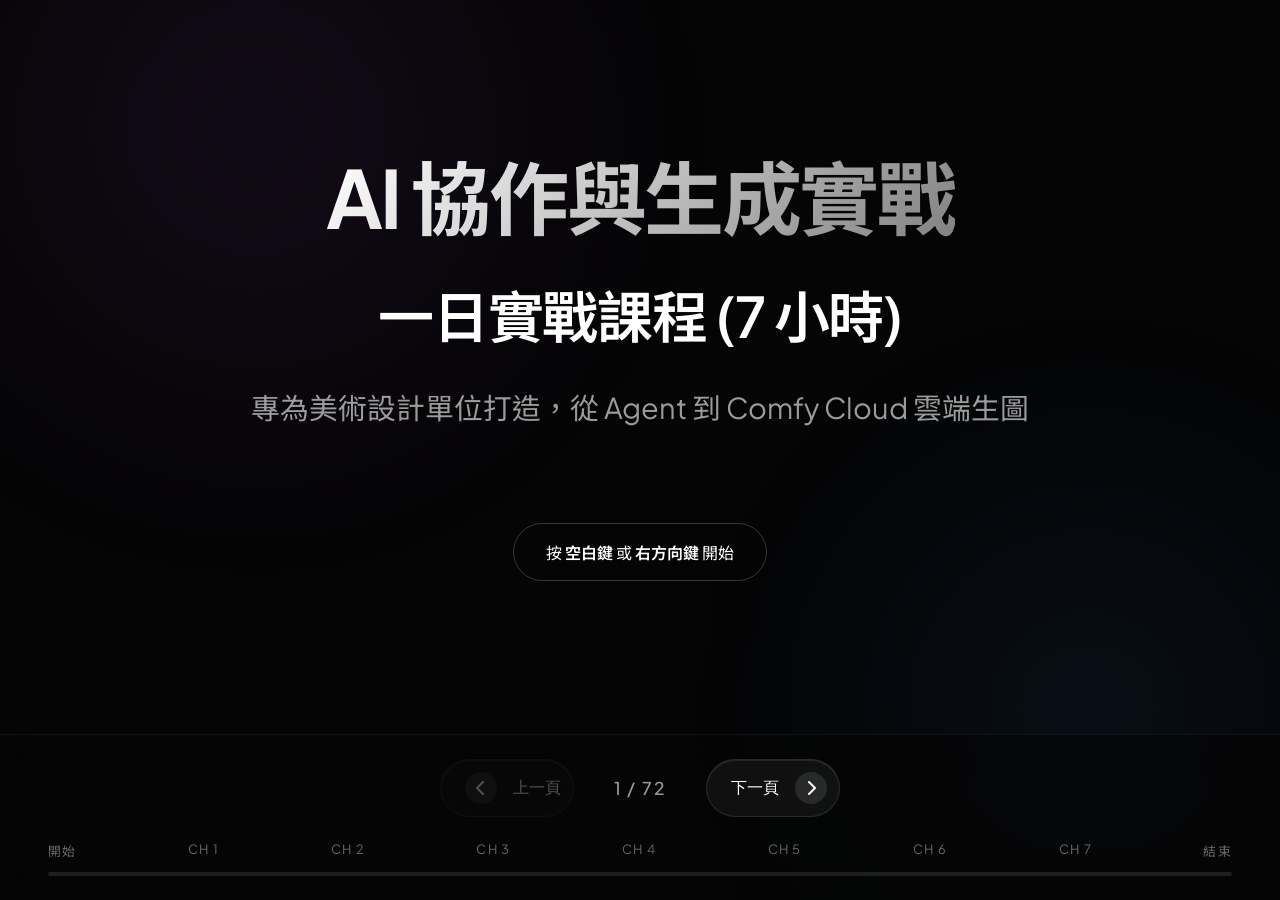
==== commit 73f7e7ec: "OK" ====
--- a/presentation/index.html
+++ b/presentation/index.html
@@ -57,23 +57,13 @@
                     <div class="glossary-box">
                         <strong><i class="fa-solid fa-toolbox"></i> 準備工具清單</strong>
                         <ul style="padding-left: 2rem; color: #e2e8f0; line-height: 1.8;">
-                            <li><strong>本地神級助理</strong>：Google Antigravity IDE 是你的本地 IDE Agent (數位工作室 / 頂級畫室) 數位實習生。 👉 <a
-                                    href="https://ai.google.dev/" target="_blank" style="color: #60a5fa;">下載連結</a><br>
+                            <li><strong>Agent 工作區</strong>：Google Antigravity 是能讀取專案檔、查資料、使用工具並回報成果的數位工作室。 👉 <a
+                                    href="https://antigravity.google/docs/overview" target="_blank" style="color: #60a5fa;">官方說明</a><br>
                                 <img src="../images/ch0_antigravity_ide.png" style="max-width: 100%; margin-top: 0.5rem; border-radius: 8px; border: 1px solid rgba(255,255,255,0.1);" alt="Antigravity IDE">
                                 <div
                                     style="background: rgba(252, 211, 77, 0.1); border-left: 3px solid #fcd34d; padding: 1rem; margin-top: 0.5rem; border-radius: 4px;">
-                                    <span style="color: #fcd34d; font-weight: bold;">💡 為什麼核心引擎選用
-                                        Gemini Pro 3.1？(最符合經濟成本)</span><br>
-                                    <ul style="color: #cbd5e1; padding-left: 1.5rem; margin-top: 0.5rem; line-height: 1.6;">
-                                        <li style="margin-bottom: 0.3rem;"><strong>1. 月費與基本容量比較 (以 3000 台幣/月 預算為基準)：</strong><br>
-                                        <strong>Gemini Pro 3.1</strong> 提供極寬裕免費額度，且容量高達 <strong>200 萬 Token</strong> (約 2000 張圖)；<strong>訂閱制 (如 Copilot/ChatGPT Plus)</strong> 雖月費低於預算，但記憶力被限制在 <strong>8K~128K</strong> (極限約 8~120 張圖)，面對大型專案會強制失憶；<strong>Claude 等 API</strong> 則無免費額度。</li>
-                                        <li style="margin-bottom: 0.3rem;"><strong>2. 單次處理費用 (以 API 消耗 Token 計算)：</strong><br>
-                                        AI 會「每次重新讀取所有背景資料」。處理一張圖約消耗數千 Token。<br>
-                                        <strong>Gemini Pro 3.1</strong> 在免費額度內等於 <strong>$0</strong>；而 <strong>Claude 等 API</strong> 讀取一張圖約 <strong>0.2 ~ 0.5 台幣</strong>，且隨對話變長，過路費會像滾雪球增加。</li>
-                                        <li><strong>3. 「3000 台幣預算」的單月處理極限對比：</strong><br>
-                                        若專案有 100 張圖並來回修改 20 次，會產生 <code>100 × 20 = 2000次</code> 疊加超大讀取。<br>
-                                        <strong>Copilot 訂閱制</strong> 會在首輪對話就塞滿 128K 強制失憶；<strong>Claude 等 API</strong> (3000預算) 面對大量圖片極易在半個月燒光；<strong>Gemini Pro 3.1</strong> 則可帶來<strong>數百萬次</strong>的超大處理容量。</li>
-                                    </ul>
+                                    <span style="color: #fcd34d; font-weight: bold;">💡 選模型時看任務，不背排行榜</span><br>
+                                    <p style="color: #cbd5e1; margin: 0.5rem 0 0; line-height: 1.6;">模型名稱、額度、價格與可用功能會更新，也可能因帳號或地區不同。課堂先確認四件事：能否讀取這次的文字與圖片、能否查閱官方資料、能否使用工作區工具、輸出品質是否符合任務。正式工作前，再到官方方案頁與當下介面確認費用、容量和權限。</p>
                                 </div>
                             </li>
                             <li><strong>外掛底層引擎</strong>：Node.js (快遞引擎) 是下載擴充外掛 (SKILL) 的必備引擎。 👉 <a href="https://nodejs.org/"
@@ -323,11 +313,8 @@
                                     (Terminal)】</strong> ➔ 輸入：<code>npx skills find comfy</code> 搜尋 ➔
                                 接著輸入：<code>npx -y skills add mckruz/comfyui-expert@comfyui-prompt-engineer</code> 下載安裝。
                                 <div style="margin-top: 0.5rem; color: #cbd5e1; font-size: 0.9em; background: rgba(0,0,0,0.3); padding: 1rem; border-radius: 8px;">
-                                    📸 <strong>【截圖佔位】</strong><br>
-                                    說明：請截取編輯器底部的「終端機 (Terminal)」位置，以及輸入 npx skills... 後的畫面<br>
-                                    圖檔命名：<code>ch1_npx_install.png</code>
+                                    完成條件：終端機顯示安裝成功，且左側檔案總管出現 <code>.agents/skills/comfyui-prompt-engineer/</code>。
                                 </div>
-                                <img src="../images/ch1_npx_install.png" style="max-width: 100%; margin-top: 0.5rem; display: none;" alt="npx skills add">
                             </li>
                         </ul>
                         <div
@@ -468,13 +455,13 @@
                         <strong><i class="fa-solid fa-syringe"></i> AGENTS.md 規則庫</strong>
                         <ul style="padding-left: 2rem; color: #e2e8f0; line-height: 1.8;">
                             <li><strong>建立免疫系統 (AGENTS.md 規則庫)</strong>：只要你進行 Critique 後，將「禁止六指」寫入專案的
-                                <code>AGENTS.md</code>。整個專案就像打了疫苗一樣，永遠對六指免疫。這就是知識沉澱的威力。
+                                <code>AGENTS.md</code>。下次 Agent 會讀到這條檢查規則，但成果仍要實際驗收。
                             </li>
                             <li><strong>存放位置</strong>：專案專屬請放 <code>.agents/</code> ；全域通用請放電腦家目錄
                                 <code>.gemini/config/</code> (Win 系統為 <code>C:\Users\你的名字\.gemini\config\</code>)。
                             </li>
                             <li><strong>終極奧義 (全自動進化)</strong>：無須手動輸入！當你糾正完 Agent 後，直接輸入
-                                <code>「把教訓寫入 AGENTS.md」</code>，或是打上神級指令 <code>/learn</code>，Agent 就會自己把規則庫更新好！這才是閉環的魔法。
+                                <code>「分析偏差並更新可重用規則」</code>，或使用本專案的 <code>/learn</code> Skill；更新後要查看差異並說明下次如何驗證。
                             </li>
                         </ul>
                     </div>
@@ -504,7 +491,7 @@
                 <div class="content-area">
                     <div class="slide-header left">
                         <div class="badge">Chapter 02 - 觀念擴充</div>
-                        <h2>agents.md：全球標準化的 AI 說明書</h2>
+                        <h2>AGENTS.md：可隨專案保存的工作說明</h2>
                     </div>
 
                     <div class="glossary-box" style="background: rgba(16, 185, 129, 0.15); border-color: #10b981;">
@@ -515,7 +502,7 @@
                                     href="https://agents.md/" style="color: #60a5fa;" target="_blank">agents.md</a>)。
                             </li>
                             <li><strong>AI 專屬的品牌設計規範</strong>：未來的世界裡，每個專業專案都會有自己標準化的
-                                <code>AGENTS.md</code>。就像交接文件一樣，無論你更換哪一牌的 AI 助理，只要有這個檔案，AI 就能瞬間讀懂你的專案規範！
+                                <code>AGENTS.md</code>。它像交接文件一樣保存專案規範；不同工具的支援範圍可能不同，使用前仍要確認是否會自動讀取。
                             </li>
                         </ul>
                     </div>
@@ -538,8 +525,8 @@
                             style="margin-bottom:0; list-style: none; padding-left: 0;">
                             <li style="margin-bottom: 0.5rem;"><i class="fa-solid fa-play"
                                     style="color: #a855f7; margin-right: 8px;"></i>對剛才畫錯圖的 Agent
-                                說：<code>「你畫錯了，我要女生。為了避免你以後再犯，請用 /learn 指令把禁止畫大叔的教訓寫入 AGENTS.md 當中」</code> ➔ 點開
-                                <code>AGENTS.md</code>，你會發現 Agent 已經自己把規則寫進去了！
+                                說：<code>「你誤解了人物設定。請用 /learn 分析偏差；把未來都適用的角色確認步驟寫入規則，本次性別留在 brief，並說明下次如何驗證。」</code> ➔ 查看
+                                <code>AGENTS.md</code> 的實際修改內容。
                             </li>
                         </ul>
                         <div
@@ -571,7 +558,6 @@
                         <div class="chat-row right">
                             <div class="chat-bubble user">
                                 老闆要我發新品貼文，我需要先請「毒舌總監」檢查構圖，再請「行銷小編」寫文案。難道我要開兩個視窗，自己複製貼上當傳聲筒嗎？快精神分裂了！
-                                <img src="../images/ch3_scene4.png" class="chat-image" alt="多重視窗手忙腳亂">
                             </div>
                             <div class="avatar">👨</div>
                         </div>
@@ -780,10 +766,8 @@
                     <div class="glossary-box">
                         <strong><i class="fa-solid fa-bullseye"></i> 放手讓它做</strong>
                         <ul style="padding-left: 2rem; color: #e2e8f0; line-height: 1.8;">
-                            <li><strong>不准下班模式 (/goal)</strong>：/goal 指令，加上 `/goal` 等於對 Agent
-                                說「不計代價，把它處理完為止」。它會自動嘗試、除錯，直到目標達成，非常適合下班前放著跑過夜。</li>
-                            <li><strong>定時自動巡邏 (/schedule)</strong>：/schedule 指令，你可以設定定時器，例如「每小時檢查一次輸出結果，若出錯就透過推播通知我」，讓 Agent
-                                在背景默默為你巡邏。</li>
+                            <li><strong>目標追蹤 (/goal)</strong>：本專案附帶的 Skill。它會整理完成條件、里程碑和下一步，持續推進可自主完成的工作。</li>
+                            <li><strong>排程與背景工作</strong>：需確認目前產品與帳號真的提供排程、通知和停止方式；一段提示詞本身不會建立排程器。</li>
                         </ul>
                     </div>
                 </div>
@@ -806,19 +790,18 @@
                             <li style="margin-bottom: 0.5rem;"><i class="fa-solid fa-play"
                                     style="color: #a855f7; margin-right: 8px;"></i>點擊編輯器右側的 <strong>【Antigravity
                                     Chat】分頁</strong> ➔ 點擊下方的 <strong>【對話輸入框】</strong> ➔
-                                輸入內容：<code>「/goal 請幫我把這 100 張銀河系挑染參考草圖執行批次轉檔，遇到錯誤自動除錯直到全部完成」</code> ➔ 按下 <strong>【Enter】發送</strong>。</li>
+                                輸入內容：<code>「/goal 請把資料夾中的草圖轉成 PNG。先列檔案數、輸出位置、命名和驗收條件；用 3 張小測試，確認後再批次處理。錯誤要記錄檔名與原因。」</code></li>
                         </ul>
                         <div
                             style="background: rgba(0,0,0,0.3); border-left: 4px solid #a855f7; padding: 1rem 1.5rem; border-radius: 4px; margin-top: 0.5rem; color: #cbd5e1; ">
-                            放開雙手，看著 Agent 在背景像瘋狗一樣自動拆解任務、自動修復報錯，而你可以直接拿起包包下班！<br>
-                            雖然 `/goal` 會自動跑 100 張圖，但如果我們一開始連「風格」都講不清楚，跑出來的 100 張全都是垃圾，依然沒救。這就需要下一個觀念！
+                            `/goal` 固定終點與檢查方式，但不會替你補完模糊的創意方向。批次工作要先小測試，確認後再放大。
                         </div>
                     </div>
                     <div class="pitfall-box fragment" style="margin-top:0;">
                         <strong><i class="fa-solid fa-triangle-exclamation"></i> 避坑 TIP：</strong>
                         <ul>
                             <li><strong>目標要明確：</strong> 任務終點必須清晰，如果說「幫我畫到好為止」，Agent 會不知道什麼時候該停下來。</li>
-                            <li><strong>定時炸彈：</strong> 設定 `/schedule` 時請勿將頻率設得太短 (例如每 10 秒)，以免洗版或耗盡電腦資源。</li>
+                            <li><strong>別把排程當提示詞：</strong> 只有產品確實提供排程或背景任務功能時才能使用；設定前確認通知、成本與停止方式。</li>
                         </ul>
                     </div>
                 </div>
@@ -832,7 +815,7 @@
                         <h2>☕ 實作緩衝</h2>
                     </div>
                     <div class="glossary-box">
-                        <p style="color: #e2e8f0; line-height: 1.8;">太棒了！有了 `/goal` 和 `/schedule`，以後下班前丟給它跑，隔天早上就能收割 100 張圖。先喝口水休息一下。但等一下... 如果我們自己都不知道要畫什麼風格怎麼辦？</p>
+                        <p style="color: #e2e8f0; line-height: 1.8;">完成小測試後，停下來看一次錯誤紀錄與驗收條件。接著處理另一個問題：如果我們自己還說不清楚要什麼，Agent 該怎麼幫忙？</p>
                     </div>
                 </div>
             </section>
@@ -851,8 +834,7 @@
                         <ul style="padding-left: 2rem; color: #e2e8f0; line-height: 1.8;">
                             <li><strong>靈感拷問面試官 (/grill-me)</strong>：/grill-me 指令，當你靈感枯竭時，用這個指令讓 AI
                                 反過來「面試你」。它會不斷逼問你細節（例如：燈光要多暗？髮型是什麼材質？），直到釐清真正的設計需求。</li>
-                            <li><strong>記憶吐司印記 (/learn)</strong>：/learn 指令，當你調教出完美的工作流，只要打 `/learn`，Agent 就會自動分析剛才的對話，並把這套經驗寫入大腦
-                                (AGENTS.md 或 Skills 中)，下次直接變成專家。</li>
+                            <li><strong>經驗沉澱 (/learn)</strong>：只把已驗證、可重用、具體可檢查的做法寫進 AGENTS.md 或相關 Skill；本次偏好留在 brief。</li>
                         </ul>
                     </div>
 
@@ -884,7 +866,7 @@
                             style="margin-bottom:0; list-style: none; padding-left: 0;">
                             <li style="margin-bottom: 0.5rem;"><i class="fa-solid fa-play"
                                     style="color: #a855f7; margin-right: 8px;"></i>點擊 <strong>【Antigravity
-                                    Chat】分頁</strong> ➔ 輸入：<code>「/grill-me 我想為銀河系挑染系列設計一套前衛的髮型，但我沒想法」</code> ➔ 經歷三輪逼問 ➔ 獲得解答後，輸入：<code>「/learn 記住我今天對於銀河系挑染造型的偏好」</code>。</li>
+                                    Chat】分頁</strong> ➔ 輸入：<code>「/grill-me 我想為銀河系挑染系列設計前衛髮型，但目前只有模糊方向」</code> ➔ 完成 brief 並做出經確認的結果後，再輸入：<code>「/learn 把已驗證、換專案仍適用的做法整理成規則；個案偏好留在 brief。」</code></li>
                         </ul>
                         <div
                             style="background: rgba(0,0,0,0.3); border-left: 4px solid #a855f7; padding: 1rem 1.5rem; border-radius: 4px; margin-top: 0.5rem; color: #cbd5e1; ">
@@ -894,7 +876,7 @@
                     <div class="pitfall-box fragment" style="margin-top:0;">
                         <strong><i class="fa-solid fa-triangle-exclamation"></i> 避坑 TIP：</strong>
                         <ul>
-                            <li><strong>避免亂學：</strong> 不要在充滿錯誤測試的對話紀錄中使用 `/learn`，以免 Agent 記住了一堆無用的垃圾資訊，請在最終完美結果後再呼叫。
+                            <li><strong>避免把偏好寫成永遠規則：</strong> 使用 `/learn` 前確認做法已有效，而且未來相似任務也適用。
                             </li>
                         </ul>
                     </div>
@@ -956,7 +938,7 @@
                         <p style="color: #e2e8f0; line-height: 1.8; margin-top: 0.5rem;">
                             很多設計師最常遇到的瓶頸是：「我不知道怎麼寫格式，或者我懶得建資料夾。」<br>
                             記住核心心法：<strong>Antigravity 的本職能力就是寫程式跟建立檔案！</strong><br>
-                            你不需要自己手敲 YAML 標頭。只要在 Chat 中用自然語言講出需求，讓最強的工程助理幫你生出其他設計小助理！
+                            你不需要先會寫 YAML。先用自然語言說清楚目標、交付、限制與驗收方式，再讓 Agent 分析哪些規則該放進 AGENTS.md、哪些任務值得做成 Skill。
                         </p>
                     </div>
                 </div>
@@ -967,7 +949,7 @@
                 <div class="content-area">
                     <div class="slide-header">
                         <div class="badge badge-accent">💻 Chapter 04 - 終極實作</div>
-                        <h2>神級 Workflow 建立指令</h2>
+                        <h2>引導 Agent 建立 Workflow</h2>
                     </div>
 
                     <div
@@ -978,17 +960,16 @@
                             style="margin-bottom:0; list-style: none; padding-left: 0;">
                             <li style="margin-bottom: 0.5rem;"><i class="fa-solid fa-play"
                                     style="color: #a855f7; margin-right: 8px;"></i>打開 <strong>【Antigravity
-                                    Chat】分頁</strong> ➔ 在對話框輸入下方神級 Prompt：</li>
+                                     Chat】分頁</strong> ➔ 在對話框輸入下方高階工作指令：</li>
                         </ul>
                         <div class="demo-box" style="margin-top:1rem; padding: 1.5rem; ">
                             <div class="title">💬 示範輸入</div>
                             <pre
-                                style="margin:0; color:#e2e8f0; font-family: 'Inter', sans-serif;">「我要建立一個『年度髮妝大賞』專案。請幫我分析我需要哪些 SKILL (例如：妝髮總監、秀場導演)。接著，直接幫我在 `.agents/skills/` 建立對應的 SKILL 檔案，並在 `.agents/AGENTS.md` 中寫下這些職位的工作流 SOP！」</pre>
+                                style="margin:0; color:#e2e8f0; font-family: 'Inter', sans-serif; white-space:pre-wrap;">「我要建立『年度髮妝大賞』專案。請先讀目前專案檔，整理目標、成果、限制與重複步驟；區分哪些放 AGENTS.md、哪些值得做成 Skill、哪些只屬於本次 brief。先提出最少必要的 Skill 清單、觸發時機、輸入、輸出與驗收方式，等我確認後再建立檔案。完成後用兩個代表性任務試跑。」</pre>
                         </div>
                         <div
                             style="background: rgba(0,0,0,0.3); border-left: 4px solid #a855f7; padding: 1rem 1.5rem; border-radius: 4px; margin-top: 0.5rem; color: #cbd5e1; ">
-                            🚀 <strong>驚人的結果</strong>：你會看到 Agent 在背景幫你建好 <code>hair_makeup_director/SKILL.md</code>，並把工作流寫進
-                            <code>AGENTS.md</code> 中。你連一個資料夾都不用自己建！
+                            <strong>完成檢查</strong>：Agent 先交付工作流設計，再建立必要檔案。檢查觸發描述、執行步驟、驗收方式和試跑結果。
                         </div>
                     </div>
                 </div>
@@ -1383,11 +1364,8 @@
                                 style="color: #a855f7; margin-right: 8px;"></i>上傳有骨架或邊緣線的參考圖，用滑鼠左鍵點住黃色小圓點連上 ControlNet ➔
                             點擊右上角的 <strong>【Queue Prompt】</strong>。
                             <div style="margin-top: 0.5rem; color: #cbd5e1; font-size: 0.9em; background: rgba(0,0,0,0.3); padding: 1rem; border-radius: 8px;">
-                                📸 <strong>【截圖佔位】</strong><br>
-                                說明：請截取 ComfyCloud 工作流中「上傳圖片 (Load Image)」節點與「執行 (Queue Prompt)」按鈕位置<br>
-                                圖檔命名：<code>ch7_comfycloud_ui.png</code>
-                            </div>
-                            <img src="../images/ch7_comfycloud_ui.png" style="max-width: 100%; margin-top: 0.5rem; display: none;" alt="ComfyCloud Queue Prompt">
+                                介面可能更新：請在目前工作流中辨識 Load Image 節點、ControlNet 連線與 Queue Prompt，再由講師確認後執行。
+                            </div>
                         </li>
                         </ul>
                         <div
@@ -1706,21 +1684,18 @@
                         <div class="chat-row right">
                             <div class="chat-bubble user">
                                 老闆要我寫一篇「具備電影感」的銀河系挑染造型文案，我用了 ChatGPT 寫出來的都是「這個髮色真的很棒、很時尚」這種廢話！
-                                <img src="../images/ch8_scene1.png" class="chat-image" alt="被退稿的文案">
                             </div>
                             <div class="avatar">👨</div>
                         </div>
                         <div class="chat-row right fragment">
                             <div class="chat-bubble user">
                                 (心想：換個模型試試看...)
-                                <img src="../images/ch8_scene2.png" class="chat-image" alt="嘗試用不同的 AI 模型">
                             </div>
                             <div class="avatar">👨</div>
                         </div>
                         <div class="chat-row right fragment">
                             <div class="chat-bubble user">
                                 原來不同的 AI 模型有不同的專長！如果選錯模型，就像請數學教授來寫詩一樣，難怪寫不出好文案！
-                                <img src="../images/ch8_scene3.png" class="chat-image" alt="恍然大悟">
                             </div>
                             <div class="avatar">👨</div>
                         </div>
@@ -1737,14 +1712,14 @@
                     </div>
 
                     <div class="glossary-box" style="margin-bottom: 1rem;">
-                        <strong><i class="fa-solid fa-comments"></i> 語言模型四大天王</strong>
+                        <strong><i class="fa-solid fa-comments"></i> 用任務選模型：四個檢查面向</strong>
                         <ul style="padding-left: 2rem; color: #e2e8f0; line-height: 1.6;">
-                            <li><strong>🟢 GPT-5.6 Sol</strong>：全能六邊形戰士。數學、邏輯、程式碼樣樣精通，適合複雜邏輯推演。</li>
-                            <li><strong>🟠 Claude Fable 5</strong>：文學大師。文字極度自然無翻譯腔，嚴格遵守 Prompt 規則，行銷人最愛。</li>
-                            <li><strong>🔵 Gemini Pro 3.1</strong>：超大容量與原生多模態怪獸。可讀取超長書籍、整套品牌指南或整部電影。</li>
-                            <li><strong>⚪ Kimi K3</strong>：開源與長文本新星。具備強大的 <strong>公開食譜
-                                    (Open-weight，免費拿去改)</strong>，處理超長中文文本 CP 值極高。</li>
-                        </ul>
+                            <li><strong>輸入能力</strong>：能否讀取這次需要的文字、圖片、影片與檔案量？</li>
+                            <li><strong>工具能力</strong>：能否查官方資料、讀專案檔和使用必要工具？</li>
+                            <li><strong>遵循需求</strong>：能否保留品牌語氣、格式和禁止事項？</li>
+                            <li><strong>實際成本</strong>：在你的帳號、地區與方案下，速度、額度和費用是否可接受？</li>
+                        </ul>
+                        <p style="color:#cbd5e1;">模型名稱與排行榜會更新。固定 brief 和驗收標準，再用目前可選的模型做小測試。</p>
                     </div>
                 </div>
             </section>
@@ -1764,18 +1739,16 @@
                         <ul class="concept-list"
                             style="margin-bottom:0; list-style: none; padding-left: 0;">
                             <li style="margin-bottom: 0.5rem;"><i class="fa-solid fa-play"
-                                    style="color: #a855f7; margin-right: 8px;"></i>打開三個不同的網頁（例如：ChatGPT、Claude、Gemini），或是透過
-                                Antigravity 直接切換底層模型。</li>
+                                    style="color: #a855f7; margin-right: 8px;"></i>選擇目前帳號可用的兩到三個模型；若介面不能切換，就使用不同官方產品測試。</li>
                             <li style="margin-bottom: 0.5rem;"><i class="fa-solid fa-play"
                                     style="color: #a855f7; margin-right: 8px;"></i>給予三個模型完全一樣的指令：<code>「請用具備電影感的風格，寫一段 50 字的銀河系挑染造型文案」</code>。
                             </li>
                             <li style="margin-bottom: 0.5rem;"><i class="fa-solid fa-play"
-                                    style="color: #a855f7; margin-right: 8px;"></i>觀察 GPT、Claude、Gemini
-                                產生的文字在「說話語氣」與「文學感」上的巨大差異。</li>
+                                    style="color: #a855f7; margin-right: 8px;"></i>用同一張檢查表評分：是否符合 50 字、保留主題、符合品牌語氣、避免空泛形容詞。</li>
                         </ul>
                         <div
                             style="background: rgba(0,0,0,0.3); border-left: 4px solid #a855f7; padding: 1rem 1.5rem; border-radius: 4px; margin-top: 0.5rem; color: #cbd5e1; ">
-                            你會發現，Claude 寫出的文案通常最為優雅、有詩意；而 GPT 則可能帶有強烈的總結感。這就是為什麼行銷人偏愛 Claude！
+                            不先公布哪個模型最好。保存輸入、輸出與評分，讓這次任務的結果支持選擇。
                         </div>
                     </div>
                 </div>
@@ -1803,14 +1776,14 @@
                     </div>
 
                     <div class="glossary-box" style="margin-bottom: 1rem;">
-                        <strong><i class="fa-solid fa-video"></i> 影片模型四大天王</strong>
+                        <strong><i class="fa-solid fa-video"></i> 先確認這次需要哪種能力</strong>
                         <ul style="padding-left: 2rem; color: #e2e8f0; line-height: 1.6;">
-                            <li><strong>最強物理動態</strong>：🎬 Kling O3 (可靈) 地表最強物理運算。具備強大的 <strong>懂物理法則的真實 3D 空間感 (3D
-                                    Spatiotemporal)</strong>，動作極度自然。</li>
-                            <li><strong>精準專業運鏡</strong>：🚀 Runway Gen-4 具備精準「專業運鏡控制」。完美聽從專業指令進行轉場與推進，適合專業廣告前導片。</li>
-                            <li><strong>多模態導演模式</strong>：🌟 SeedDance 2.5 提供極致「多模態控制」。同時吃進圖文語音，保持跨鏡頭人物一致性。</li>
-                            <li><strong>原生音效語意</strong>：🎥 Google Veo 3.1 支援原生音效生成與電影語意理解。完美理解電影術語，自帶高還原度的原生音效。</li>
-                        </ul>
+                            <li><strong>起點</strong>：文字生影片、圖片生影片，或指定首尾幀？</li>
+                            <li><strong>控制</strong>：是否需要參考主體、多鏡頭、運鏡或動作控制？</li>
+                            <li><strong>交付</strong>：比例、長度、聲音和後製銜接有什麼要求？</li>
+                            <li><strong>驗收</strong>：主體一致、動作、鏡頭、結尾、時間與成本是否符合任務？</li>
+                        </ul>
+                        <p style="color:#cbd5e1;">本章用 Kling 示範；改用其他工具時，要重新查該工具的官方文件。</p>
                     </div>
                 </div>
             </section>
@@ -1820,12 +1793,12 @@
                  <div class="content-area">
                      <div class="slide-header left">
                          <div class="badge">Chapter 07 - 觀念三</div>
-                         <h2>Kling 詠唱心法 (提示詞公式)</h2>
+                         <h2>讓 Agent 依官方指南整理 Kling 提示詞</h2>
                      </div>
                      <div class="glossary-box" style="margin-bottom: 1rem;">
-                         <strong><i class="fa-solid fa-magic"></i> 【主體】 + 【運動】 + 【場景】 + 【鏡頭語言】</strong>
+                         <strong><i class="fa-solid fa-magic"></i> 先查模式，再決定提示詞需要哪些欄位</strong>
                          <p style="color: #e2e8f0; margin-top: 1rem;">
-                             要駕馭 Kling，不能像跟 ChatGPT 聊天一樣講廢話。就像是寫劇本給演員一樣，你必須把誰、在哪裡、做什麼、攝影機怎麼拍，交代得清清楚楚。
+                             圖生影片通常先說清楚主體如何動，再補充背景動態、鏡頭、結尾與必須保留的內容。起始圖片已提供的資訊，不必全部重複。
                          </p>
                      </div>
                  </div>
@@ -1847,9 +1820,9 @@
                             style="margin-bottom:0; list-style: none; padding-left: 0;">
                             <li style="margin-bottom: 0.5rem;"><i class="fa-solid fa-play"
                                     style="color: #a855f7; margin-right: 8px;"></i>打開 <strong>【Kling】分頁</strong>
-                                ➔ 點擊 <strong>【Image to Video】</strong> ➔ 上傳完美模特兒圖片。</li>
-                            <li style="margin-bottom: 0.5rem;"><i class="fa-solid fa-play"
-                                    style="color: #a855f7; margin-right: 8px;"></i>使用提示詞公式：<code>"A female model wearing spring haute couture (主體), turning around gracefully (運動), in a glowing forest (場景), cinematic lighting (鏡頭語言)"</code>
+                                ➔ 點擊 <strong>【Image to Video】</strong> ➔ 上傳起始圖片。</li>
+                            <li style="margin-bottom: 0.5rem;"><i class="fa-solid fa-play"
+                                    style="color: #a855f7; margin-right: 8px;"></i>請 Agent 根據官方指南與起始圖整理提示詞：<code>"The model turns slowly while keeping her face and galaxy highlights consistent. The camera makes a gentle push-in and holds on the hairstyle."</code>
                                 ➔ 點擊 <strong>【Generate】</strong>。</li>
                         </ul>
                         <div
@@ -1897,11 +1870,8 @@
                             <li style="margin-bottom: 0.5rem;"><i class="fa-solid fa-play"
                                     style="color: #a855f7; margin-right: 8px;"></i>提示詞輸入：<code>"The model is transforming clothes smoothly"</code> ➔ 點擊 <strong>【Generate】</strong>。
                                 <div style="margin-top: 0.5rem; color: #cbd5e1; font-size: 0.9em; background: rgba(0,0,0,0.3); padding: 1rem; border-radius: 8px;">
-                                    📸 <strong>【截圖佔位】</strong><br>
-                                    說明：請截取 Kling AI 介面中上傳「首幀 (Start Frame)」與「尾幀 (End Frame)」的區域<br>
-                                    圖檔命名：<code>ch8_video_ui.png</code>
+                                    介面名稱與位置可能更新。實作前先確認目前帳號是否提供首尾幀功能，再依當天畫面操作。
                                 </div>
-                                <img src="../images/ch8_video_ui.png" style="max-width: 100%; margin-top: 0.5rem; display: none;" alt="Kling AI Start/End Frames">
                             </li>
                         </ul>
                         <div
@@ -1910,7 +1880,7 @@
                         </div>
                         <div
                             style="background: rgba(0,0,0,0.3); border-left: 4px solid #a855f7; padding: 1rem 1.5rem; border-radius: 4px; margin-top: 0.5rem; color: #cbd5e1; ">
-                            🎉 <strong>見證最終成果</strong>：你會得到一段極度逼真的動態換髮色展演！這就是 AI 時代一人團隊的恐怖生產力！
+                            🎉 <strong>檢查最終成果</strong>：對照首幀、尾幀、人物比例與髮色變化。若中途變形，一次只調整一個主要變因並記錄結果。
                         </div>
                     </div>
                 </div>
